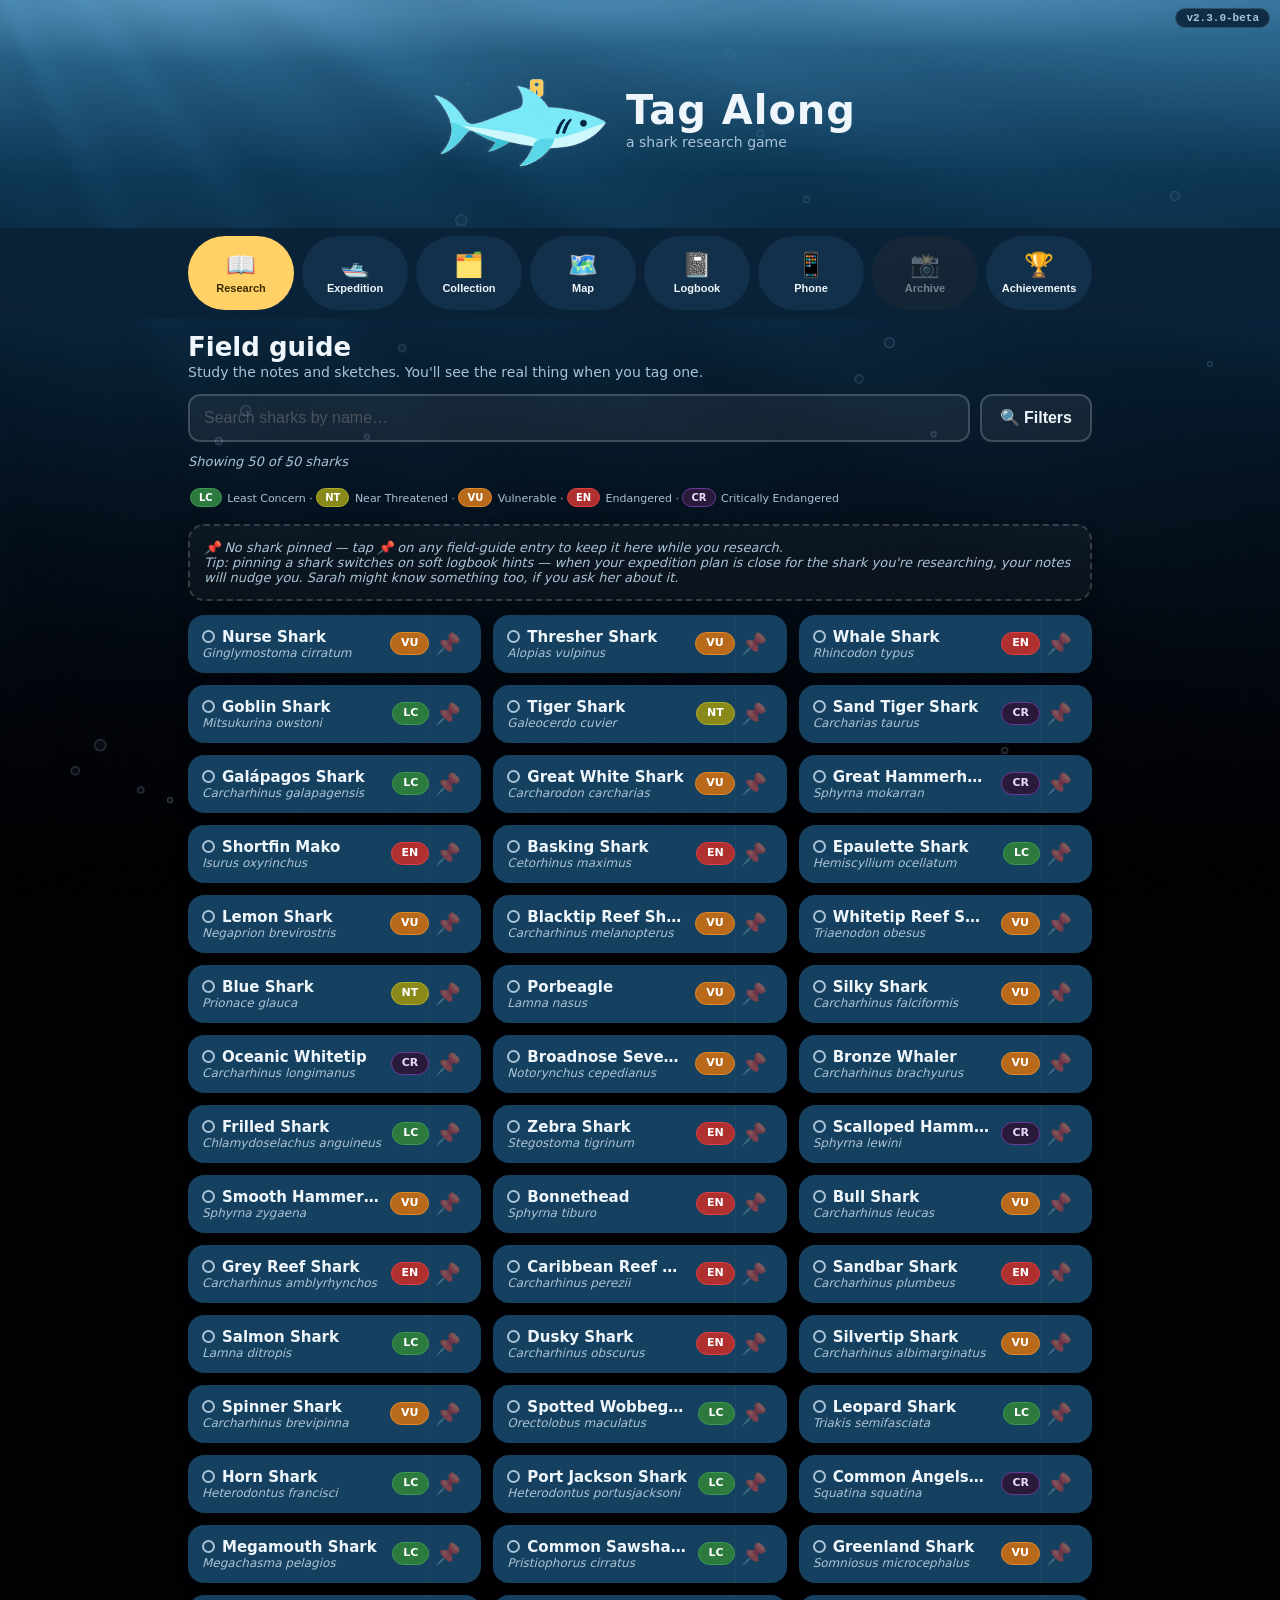
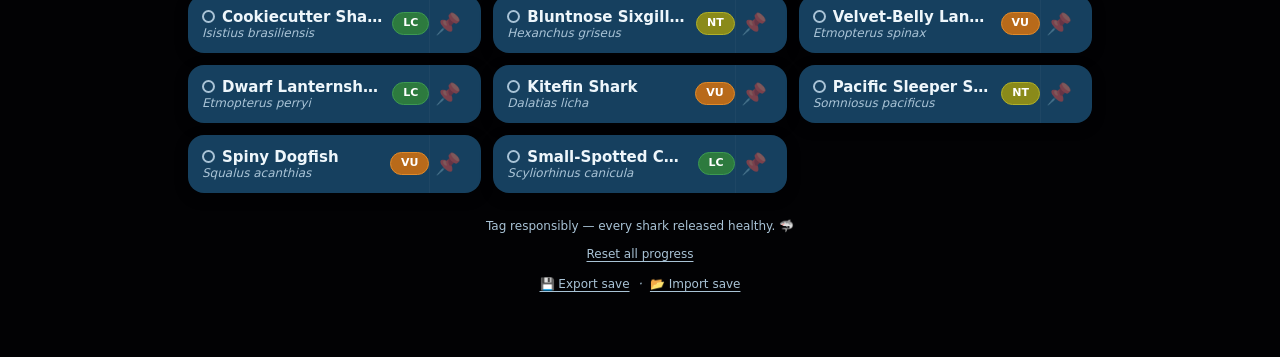
==== index.html @ 6db3d623 "v2.3.0-beta: Mira's orientation-aware underwater videos Replaces the generated sunrise-loop with Mir" ====
<!DOCTYPE html>
<html lang="en">
<head>
  <meta charset="UTF-8" />
  <meta name="viewport" content="width=device-width, initial-scale=1, viewport-fit=cover" />
  <meta name="theme-color" content="#17517e" />
  <title>Tag Along — a shark research game</title>
  <link rel="stylesheet" href="style.css" />
</head>
<body>
  <div class="ocean-decor" aria-hidden="true">
    <div class="surface-shimmer"></div>
    <video id="sun-video" class="sun-video" autoplay muted loop playsinline preload="auto" aria-hidden="true"></video>
    <img id="sun-still" class="sun-still" alt="" aria-hidden="true">
    <div class="bubbles"><span></span><span></span><span></span><span></span><span></span><span></span><span></span><span></span><span></span><span></span><span></span><span></span><span></span><span></span><span></span><span></span><span></span><span></span><span></span><span></span><span></span><span></span><span></span><span></span><span></span><span></span></div>
  </div>
  <div class="build-tag" id="buildTag" title="Build version"></div>
  <div class="app">
    <header class="topbar">
      <img src="assets/logo.png" alt="Tag Along logo" class="site-logo">
      <div class="topbar-text">
        <h1>Tag Along</h1>
        <p class="subtitle">a shark research game</p>
      </div>
    </header>

    <nav class="tabs" aria-label="Game sections">
      <button class="tab active" data-tab="research" type="button"><span class="tab-stack"><span class="tab-icon">📖</span><span class="tab-label">Research</span></span></button>
      <button class="tab" data-tab="expedition" type="button"><span class="tab-stack"><span class="tab-icon">🛥️</span><span class="tab-label">Expedition</span></span></button>
      <button class="tab" data-tab="collection" type="button"><span class="tab-stack"><span class="tab-icon">🗂️</span><span class="tab-label">Collection</span></span></button>
      <button class="tab" data-tab="map" type="button"><span class="tab-stack"><span class="tab-icon">🗺️</span><span class="tab-label">Map</span></span></button>
      <button class="tab" data-tab="logbook" type="button"><span class="tab-stack"><span class="tab-icon">📓</span><span class="tab-label">Logbook</span></span></button>
      <button class="tab" data-tab="phone" type="button"><span class="tab-stack"><span class="tab-icon">📱<span id="msgBadge" class="phone-badge hidden">0</span></span><span class="tab-label">Phone</span></span></button>
      <button class="tab tab-locked" data-tab="archive" type="button" disabled aria-disabled="true"><span class="tab-stack"><span class="tab-icon">📸</span><span class="tab-label">Archive<span class="tab-badge hidden" aria-label="new photo">●</span></span></span></button>
      <button class="tab" data-tab="achievements" type="button"><span class="tab-stack"><span class="tab-icon">🏆</span><span class="tab-label">Achievements</span></span></button>
    </nav>

    <main>
      <!-- RESEARCH — a true field guide -->
      <section id="tab-research" class="panel active">
        <div class="section-head">
          <h2>Field guide</h2>
          <p>Study the notes and sketches. You'll see the real thing when you tag one.</p>
        </div>
        <!-- v0.19.0: field-guide database — search + stacked filters -->
        <div class="guide-tools">
          <input id="guideSearch" type="search" class="guide-search"
            placeholder="Search sharks by name…" aria-label="Search sharks by name" autocomplete="off">
          <button id="filterToggle" class="filter-toggle" type="button" aria-expanded="false" aria-controls="filterPanel">
            🔍 Filters <span id="filterCount" class="count-badge hidden">0</span>
          </button>
        </div>
        <div id="activeChips" class="active-chips"></div>
        <div class="guide-meta">
          <span id="guideCount" class="latin"></span>
          <button id="guideClear" class="hidden" type="button">Clear all</button>
        </div>
        <!-- v1.5.17-beta: IUCN badge key -->
        <p class="iucn-legend" aria-label="IUCN Red List badge key"><span class="status-pill iucn-LC">LC</span> Least Concern &middot; <span class="status-pill iucn-NT">NT</span> Near Threatened &middot; <span class="status-pill iucn-VU">VU</span> Vulnerable &middot; <span class="status-pill iucn-EN">EN</span> Endangered &middot; <span class="status-pill iucn-CR">CR</span> Critically Endangered</p>
        <div id="filterPanel" class="filter-panel hidden">
          <div class="sheet-head">
            <h2>Filters</h2>
            <button id="sheetClose" class="sheet-close" type="button" aria-label="Close filters">Done</button>
          </div>
          <div class="filter-group" data-group="tagged">
            <h3>Status</h3>
            <div class="chip-row" id="filterTagged"></div>
          </div>
          <div class="filter-group" data-group="region">
            <h3>Location</h3>
            <div class="chip-row" id="filterRegion"></div>
          </div>
          <div class="filter-group" data-group="depth">
            <h3>Depth</h3>
            <div class="chip-row" id="filterDepth"></div>
          </div>
          <div class="filter-group" data-group="method">
            <h3>Method</h3>
            <div class="chip-row" id="filterMethod"></div>
          </div>
          <div class="filter-group" data-group="bait">
            <h3>Bait / diet</h3>
            <div class="chip-row" id="filterBait"></div>
          </div>
        </div>
        <div id="pinnedSlot"></div>
        <div id="researchList" class="guide-list"></div>
      </section>

      <!-- EXPEDITION -->
      <section id="tab-expedition" class="panel">
        <div class="section-head">
          <h2>Plan an expedition</h2>
          <p>Choose the water — region, depth, bait, and method. Your research is your targeting: the right combination brings the right sharks. No target species; the sea decides who shows up.</p>
        </div>
        <div id="expeditionPin" class="expedition-pin hidden"></div>
        <!-- v0.22.0: pin-gated soft hint -->
        <div id="pinHint" class="pin-hint hidden" aria-live="polite"></div>

        <div id="planner" class="planner-card">
          <label class="field">
            <span>Region</span>
            <select id="regionSelect"></select>
            <div class="pick-visual" id="regionVisual" aria-hidden="true"></div>
          </label>
          <label class="field">
            <span>Depth</span>
            <select id="depthSelect"></select>
            <div class="pick-visual" id="depthVisual" aria-hidden="true"></div>
          </label>
          <label class="field">
            <span>Bait</span>
            <select id="baitSelect"></select>
            <div class="pick-visual" id="baitVisual" aria-hidden="true"></div>
          </label>
          <label class="field">
            <span>Method</span>
            <select id="methodSelect"></select>
            <div class="pick-visual" id="methodVisual" aria-hidden="true"></div>
          </label>
          <label class="field hidden" id="methodOptField">
            <span id="methodOptLabel">Attractant</span>
            <select id="methodOptSelect"></select>
            <div class="pick-visual" id="methodOptVisual" aria-hidden="true"></div>
          </label>
          <button id="launchBtn" class="primary-button" type="button">🚀 Launch expedition</button>
          <label class="pace-toggle">
            <input type="checkbox" id="quickPace">
            <span>⚡ Quick pace <span class="latin">— shorter beats between log lines</span></span>
          </label>
        </div>

        <div id="diveView" class="dive-view" aria-live="polite">
          <div id="diveScene" class="dive-scene porthole">
            <div class="scenery" id="diveScenery"></div>
            <div class="rays"></div>
            <div class="porthole-waves" aria-hidden="true">
              <div class="pw-layer pw-far"><div class="pw-orbit"><span class="pw-tile"></span><span class="pw-tile"></span><span class="pw-tile"></span><span class="pw-tile"></span><span class="pw-tile"></span><span class="pw-tile"></span></div></div>
              <div class="pw-layer pw-mid"><div class="pw-orbit"><span class="pw-tile"></span><span class="pw-tile"></span><span class="pw-tile"></span><span class="pw-tile"></span><span class="pw-tile"></span><span class="pw-tile"></span></div></div>
              <div class="pw-layer pw-near"><div class="pw-orbit"><span class="pw-tile"></span><span class="pw-tile"></span><span class="pw-tile"></span><span class="pw-tile"></span><span class="pw-tile"></span><span class="pw-tile"></span></div></div>
            </div>
            <div class="porthole-spray splash-a" aria-hidden="true"></div>
            <div class="porthole-spray splash-b" aria-hidden="true"></div>
            <div id="diveShark" class="dive-shark hidden"></div>
          </div>
          <div id="diveLog" class="dive-log"></div>
          <div id="diveActions" class="dive-actions hidden"></div>
        </div>
      </section>

      <!-- COLLECTION -->
      <section id="tab-collection" class="panel">
        <div class="section-head">
          <h2>Official collection book</h2>
          <p id="collectionCountHead" class="collection-count"><strong>0</strong> of <strong>50</strong> species tagged</p>
          <p>Tap a shark to open its full card — there's more in the book than in the field notes.</p>
        </div>
        <div id="trophyShelf"></div>
        <div id="collectionList" class="collection-grid"></div>
        <div class="section-head" style="margin-top:18px">
          <h2>👁️ Field sightings</h2>
          <p>Sharks you watched but didn't tag — spotted, not caught. Pure field notes.</p>
        </div>
        <div id="sightingsList" class="sightings-list"></div>
      </section>

      <!-- MAP — the whole tagged fleet on one globe -->
      <section id="tab-map" class="panel">
        <div class="section-head">
          <h2>Tracking map</h2>
          <p>Every shark you've tagged, out there somewhere. Tap a marker to see who's who — turn on “Track this shark” on a shark's card to draw its full route.</p>
        </div>
        <div class="map-toolbar">
          <button id="mapZoomOut" type="button" aria-label="Zoom out">−</button>
          <button id="mapZoomIn" type="button" aria-label="Zoom in">+</button>
          <button id="mapZoomReset" type="button" aria-label="Reset view">⟲</button>
          <button id="mapCurrentsToggle" type="button" aria-pressed="true">🌊 Currents</button>
        </div>
        <div id="worldMapWrap" class="map-wrap"></div>
        <div id="mapPopup" class="map-popup hidden"></div>
        <div id="mapLegend" class="map-legend"></div>
        <p class="map-credit">Map imagery: NASA Blue Marble Next Generation (CC BY-SA 3.0)</p>
        <p class="map-honesty">Illustrative map — positions are approximate and tracks are simplified from the tagging data, not live satellite fixes. The science behind each track lives on the shark's collection card.</p>
      </section>

      <!-- LOGBOOK -->
      <section id="tab-logbook" class="panel">
        <div class="section-head">
          <h2>Expedition logbook</h2>
          <p>A scientist's notebook — every trip, plan and outcome. Compare your attempts; the pattern is the answer.</p>
        </div>
        <!-- v0.22.0: logbook filters -->
        <div class="logbook-filters" id="logbookFilters">
          <label class="filter-label">Outcome
            <select id="logFilterOutcome" class="filter-select">
              <option value="all">All trips</option>
              <option value="tagged">Successful tags</option>
              <option value="resighted">Re-sightings</option>
              <option value="watched">Watched</option>
              <option value="followed">Followed</option>
              <option value="missed">No sharks</option>
            </select>
          </label>
          <label class="filter-label">Region
            <select id="logFilterRegion" class="filter-select">
              <option value="all">All regions</option>
            </select>
          </label>
          <label class="filter-label">Species
            <select id="logFilterSpecies" class="filter-select">
              <option value="all">All species</option>
            </select>
          </label>
          <label class="filter-label">Date
            <select id="logFilterDate" class="filter-select">
              <option value="all">All time</option>
              <option value="7d">Last 7 days</option>
              <option value="30d">Last 30 days</option>
              <option value="1y">Last year</option>
            </select>
          </label>
          <button type="button" id="logFilterClear" class="secondary-button hidden">Clear</button>
        </div>
        <div id="logbookList" class="logbook-list"></div>
      </section>

      <!-- PHONE -->
      <section id="tab-phone" class="panel">
        <div class="phone-screen">
          <div class="phone-statusbar"><span id="phoneTime">--:--</span><span>📶 🔋</span></div>
          <div class="phone-contact">
            <div class="contact-avatar">🦈</div>
            <div class="contact-meta">
              <div class="contact-name">Sarah</div>
              <div class="contact-sub">cousin · resident shark expert</div>
            </div>
          </div>
          <div id="messagesList" class="phone-convo"></div>
          <div id="sarahAsk" class="sarah-ask hidden">
            <p>💡 <strong>Ask Sarah:</strong> she might know something about the shark you're researching.</p>
            <button id="sarahAskBtn" class="secondary-button" type="button"></button>
          </div>
          <div class="phone-composer" aria-hidden="true">
            <span class="composer-field">Message Sarah…</span>
            <span class="composer-send">➤</span>
          </div>
        </div>
      </section>

      <!-- WILD ARCHIVE — real-world media, unlocked by completing the roster -->
      <section id="tab-archive" class="panel">
        <div class="section-head">
          <h2>Wild Archive</h2>
          <p>You know these sharks now. Here they really are — real photographs and footage of the animals you tagged and released, hand-picked for this archive. A few entries also include credited historical or scientific illustrations.</p>
        </div>
        <!-- v1.6.3-beta: Archive search + sort -->
        <div class="guide-tools">
          <input id="archiveSearch" type="search" class="guide-search"
            placeholder="Search your tagged sharks…" aria-label="Search your tagged sharks" autocomplete="off">
        </div>
        <div class="chip-row" role="group" aria-label="Sort archive">
          <button type="button" class="chip" data-asort="name" aria-pressed="true">Name A–Z</button>
          <button type="button" class="chip" data-asort="newest" aria-pressed="false">Newest first</button>
          <button type="button" class="chip" data-asort="oldest" aria-pressed="false">Oldest first</button>
          <button type="button" class="chip" data-asort="iucn" aria-pressed="false">IUCN status</button>
        </div>
        <div id="archiveList" class="guide-list"></div>
      </section>
      <section id="tab-achievements" class="panel">
        <div class="section-head" id="achieveHead">
          <h2>Achievements</h2>
          <p>0 of 0 unlocked</p>
        </div>
        <div id="achieveTrophyShelf"></div>
        <div id="achieveList" class="guide-list"></div>
      </section>
    </main>

    <footer class="foot">
      <p>Tag responsibly — every shark released healthy. 🦈</p>
      <p><button id="resetBtn" class="link-button" type="button">Reset all progress</button></p>
      <p class="latin">
        <button id="exportBtn" class="link-button" type="button">💾 Export save</button> ·
        <button id="importBtn" class="link-button" type="button">📂 Import save</button>
        <input id="importFile" type="file" accept=".json,application/json" class="hidden" />
      </p>
    </footer>
  </div>

  <!-- Reset confirmation -->
  <div id="resetOverlay" class="overlay hidden">
    <div class="phone">
      <div class="phone-head">⚠️ Reset all progress?</div>
      <div class="cert-body">
        <p>This erases <strong>everything</strong>: tagged sharks, sightings, the logbook, messages, tracks, and the win state. A clean slate — no bonuses, no prestige, just a restart.</p>
        <p class="latin">This cannot be undone.</p>
      </div>
      <button id="resetConfirm" class="primary-button" type="button" style="background:#c0392b;color:#fff">Yes, erase everything</button>
      <button id="resetCancel" class="secondary-button" type="button">Cancel</button>
    </div>
  </div>

  <!-- Tagging modal -->
  <div id="tagOverlay" class="overlay hidden">
    <div class="phone">
      <div id="tagForm">
        <div class="phone-head">🏷️ tag your shark</div>
        <div id="tagSharkArt" class="tag-art"></div>
        <div id="tagInfo" class="tag-info"></div>
        <label class="field">
          <span>Nickname <em class="opt">(optional — the research ID below stays either way)</em></span>
          <input id="sharkName" type="text" maxlength="24" placeholder="Name your shark…" />
        </label>
        <button id="tagConfirm" class="primary-button" type="button">Add to collection book</button>
      </div>
      <div id="healthView" class="hidden">
        <div class="phone-head">✅ Tag secure</div>
        <div id="healthArt" class="tag-art"></div>
        <div id="healthInfo" class="tag-info"></div>
        <button id="releaseBtn" class="primary-button" type="button">🌊 Release & keep diving</button>
        <!-- v1.5.8-beta: "return to ship" moved to third — ending the expedition is the last choice. -->
        <button id="tagAlongBtn" class="tagalong-choice" type="button">🦈 Release &amp; tag along with <span id="tagAlongName">this shark</span> →<br><span class="tagalong-sub">ends this expedition — you won't find more sharks today</span></button>
        <button id="releaseShipBtn" class="secondary-button" type="button">⛵ Release & return to ship</button>
      </div>
    </div>
  </div>

  <!-- Collection detail modal -->
  <div id="detailOverlay" class="overlay hidden">
    <div class="phone detail-modal">
      <!-- v1.7.23-beta: top-right ✕ — the bottom Close button sits below the
           fold on mobile (long detail content), leaving no visible exit. -->
      <button id="detailCloseTop" class="modal-close" type="button" aria-label="Close details">✕</button>
      <div id="detailContent"></div>
      <button id="detailClose" class="secondary-button" type="button">Close</button>
    </div>
  </div>

  <!-- Tracking modal -->
  <div id="trackOverlay" class="overlay hidden">
    <div class="phone">
      <button id="trackCloseTop" class="modal-close" type="button" aria-label="Close tracking">✕</button>
      <div id="trackContent"></div>
      <button id="trackClose" class="secondary-button" type="button">Close</button>
    </div>
  </div>

  <!-- v0.22.0: What's New screen -->
  <div id="whatsNewOverlay" class="overlay hidden">
    <div class="phone">
      <button id="whatsNewCloseTop" class="modal-close" type="button" aria-label="Close what's new">✕</button>
      <div id="whatsNewContent"></div>
      <button id="whatsNewClose" class="primary-button" type="button">Let's go diving 🤿</button>
    </div>
  </div>

  <!-- Win state overlay: content is staged by winStep() in script.js -->
  <div id="winOverlay" class="overlay hidden"></div>
  <div id="achieveOverlay" class="overlay hidden"></div>
  <!-- v1.4.0-beta Mira review: tag-along fact overlay — shows the unlocked
       insight on the Map with learned X/3 progression, so the reward is
       readable even at quick pace. -->
  <div id="tagAlongOverlay" class="overlay hidden">
    <div class="phone">
      <div id="tagAlongFactContent"></div>
      <button id="tagAlongFactClose" class="primary-button" type="button">Continue following 🧭</button>
    </div>
  </div>

  <script src="map-data.js"></script>
  <script src="art-data.js"></script>
  <script src="sarah-data.js"></script>
  <script src="bigday-data.js"></script>
  <script src="sharks-data.js"></script>
  <script src="archive-data.js"></script>
  <script src="archive-ui.js"></script>
  <script src="achievements-data.js"></script>
  <script src="game-data.js"></script>
  <script src="assets/art-loader.js"></script>
  <script src="script.js"></script>
  <!-- Avery + Mira + Roman — the ones who built this little ocean. 🦈 -->
</body>
</html>
---- style.css ----
:root {
  --bg-deep: #0b2237;
  --bg-panel: #123049;
  --bg-card: #16405f;
  --bg-soft: #0e2a42;
  --ink: #eef6fb;
  --ink-dim: #a9c3d6;
  --accent: #ffd166;
  --accent-ink: #3a2b00;
  --teal: #4fd1c5;
  --coral: #ff8fa3;
  --radius: 16px;
}

* { box-sizing: border-box; }

/* Dark fallback for overscroll areas; also keeps body's transparent
   background off the canvas so the fixed gradient layer paints cleanly. */
html { background: #000; } /* v1.5.28-beta: pure black — no blue in overscroll */

body {
  margin: 0;
  /* v1.5.8-beta: kill double-tap zoom on touch devices; pinch zoom still works. */
  touch-action: manipulation;
  font-family: "Trebuchet MS", "Segoe UI", system-ui, sans-serif;
  /* v2.3.0-beta: solid abyssal base (#020204) matching the video's bottom edge.
     The underwater videos (landscape/portrait) carry the full gradient. */
  background: #020204;
  color: var(--ink);
  min-height: 100vh;
  min-height: 100dvh; /* v1.5.27-beta: dynamic viewport height tracks iPad Safari's collapsing toolbar */
  position: relative;
}

.app { max-width: 640px; margin: 0 auto; padding: 12px 14px 40px; position: relative; z-index: 1; }
/* v0.19.1: underwater ambience — sits behind the app, never interactive.
   Document-positioned (not viewport-fixed): the surface and light
   belong to actual depths, so scrolling feels like descending. */
.ocean-decor { position: absolute; inset: 0; z-index: 0; pointer-events: none; overflow: hidden; }
/* The surface, just below the title card. */
.surface-shimmer {
  position: absolute; top: 0; left: -4%; right: -4%; height: 210px; /* v1.4.8: oversized so the ±2% drift never exposes an edge (was showing dark bars) */
  background:
    radial-gradient(60% 90px at 20% 0%, rgba(170,220,255,0.28), transparent 70%),
    radial-gradient(50% 70px at 70% 0%, rgba(170,220,255,0.20), transparent 70%),
    linear-gradient(180deg, rgba(160,210,250,0.22) 0%, transparent 85%);
  animation: shimmer-drift 14s ease-in-out infinite alternate;
}
@keyframes shimmer-drift {
  from { transform: translateX(-2%); opacity: 0.85; }
  to { transform: translateX(2%); opacity: 1; }
}
/* v2.3.0-beta: the underwater background is a pair of looping videos by Mira —
   underwater-landscape.mp4 (16:9) and underwater-portrait.mp4 (9:16, separately
   composed). JS picks the right one for the viewport orientation. Upper-left
   illumination, gentle drift, surface shimmer — the natural sunlight look.
   Video decoding uses dedicated hardware; the old 8-span CSS caustics system
   (v2.1.0-v2.1.5) broke iPad Safari and is long gone. */
.sun-video {
  position: fixed; inset: 0; width: 100%; height: 100%;
  object-fit: cover; z-index: -1; pointer-events: none;
}
/* v2.3.0-beta: static fallback — the matching poster frame. Shown while the
   video loads, if autoplay fails, and for reduced-motion users (sunlight
   without movement). JS swaps the src for orientation. */
.sun-still {
  display: none;
  position: fixed; inset: 0; width: 100%; height: 100%;
  object-fit: cover; z-index: -1; pointer-events: none;
}

/* Slow rising bubbles — viewport-fixed for a little continuous life while scrolling.
   v1.7.25-beta: bubbles are driven by a tiny time-based JS loop in
   script.js (initBubbles), NOT by CSS keyframe animations. Still 8 columns, 2-5 bubbles each. The v1.7.22 CSS
   port and the v1.7.23 explicit-transform + will-change fix both still left
   bubbles frozen at the bottom on Avery's iPad (DuckDuckGo / WKWebView):
   the full-riser columns launch from below the viewport, and iOS WKWebView
   does not reliably tick compositor animations for layers created fully
   offscreen (desktop WebKit and Chromium run the same CSS fine — this is
   iOS-specific; the caustics rays, which launch onscreen, were never
   affected). A time-based loop recomputes every bubble's position from
   the rAF timestamp each frame, so a bubble can pause while the main thread
   is busy but can never get permanently stuck at a wrong position;
   backgrounding/foregrounding resumes cleanly for the same reason.
   Per-bubble config lives here as custom properties (single source of
   truth); the loop reads them via getComputedStyle. --bubble-rise is the
   total travel (vh); --bubble-duration / --bubble-delay are in seconds
   (delay is negative: the bubble starts partway through its rise, so the
   screen is full of bubbles at load instead of launching one wave).
   Motion is pixel-identical to the old keyframes: linear rise plus the
   same 0→2→20→24px drift and 0→0.85→0.45→0 opacity envelope — see
   bubbleFrameAt() in script.js. */
.bubbles { position: fixed; inset: 0; pointer-events: none; }
.bubbles span {
  position: absolute; border-radius: 50%;
  border: 1.5px solid rgba(180,220,250,0.35); background: rgba(180,220,250,0.06);
  opacity: 0;
}
/* column A — full riser, 4 bubbles */
.bubbles span:nth-child(1)  { left: 7%;    bottom: -20px; --bubble-rise: -105vh; width: 12px; height: 12px; --bubble-delay: -1s;  --bubble-duration: 18s; }
.bubbles span:nth-child(2)  { left: 10.5%; bottom: -20px; --bubble-rise: -105vh; width: 7px;  height: 7px;  --bubble-delay: -1s;  --bubble-duration: 24s; }
.bubbles span:nth-child(3)  { left: 5.2%;  bottom: -20px; --bubble-rise: -105vh; width: 9px;  height: 9px;  --bubble-delay: -1s;  --bubble-duration: 21s; }
.bubbles span:nth-child(4)  { left: 12.8%; bottom: -20px; --bubble-rise: -105vh; width: 6px;  height: 6px;  --bubble-delay: -1s;  --bubble-duration: 26s; }
/* column B — mid hop, 3 bubbles */
.bubbles span:nth-child(5)  { left: 18%;   bottom: 30%; --bubble-rise: -55vh; width: 11px; height: 11px; --bubble-delay: -6s;  --bubble-duration: 19s; }
.bubbles span:nth-child(6)  { left: 21.7%; bottom: 30%; --bubble-rise: -55vh; width: 6px;  height: 6px;  --bubble-delay: -6s;  --bubble-duration: 25s; }
.bubbles span:nth-child(7)  { left: 16.1%; bottom: 30%; --bubble-rise: -55vh; width: 8px;  height: 8px;  --bubble-delay: -6s;  --bubble-duration: 22s; }
/* column C — full riser, 4 bubbles */
.bubbles span:nth-child(8)  { left: 30%;   bottom: -20px; --bubble-rise: -105vh; width: 8px;  height: 8px;  --bubble-delay: -11s; --bubble-duration: 22s; }
.bubbles span:nth-child(9)  { left: 34.2%; bottom: -20px; --bubble-rise: -105vh; width: 12px; height: 12px; --bubble-delay: -11s; --bubble-duration: 18s; }
.bubbles span:nth-child(10) { left: 27.5%; bottom: -20px; --bubble-rise: -105vh; width: 6px;  height: 6px;  --bubble-delay: -11s; --bubble-duration: 26s; }
.bubbles span:nth-child(11) { left: 32.8%; bottom: -20px; --bubble-rise: -105vh; width: 10px; height: 10px; --bubble-delay: -11s; --bubble-duration: 20s; }
/* column D — short hop, 2 bubbles */
.bubbles span:nth-child(12) { left: 43%;   bottom: 55%; --bubble-rise: -38vh; width: 9px; height: 9px; --bubble-delay: -4s;  --bubble-duration: 21s; }
.bubbles span:nth-child(13) { left: 46.3%; bottom: 55%; --bubble-rise: -38vh; width: 7px; height: 7px; --bubble-delay: -4s;  --bubble-duration: 24s; }
/* column E — full riser, 5 bubbles */
.bubbles span:nth-child(14) { left: 55%;   bottom: -20px; --bubble-rise: -105vh; width: 10px; height: 10px; --bubble-delay: -16s; --bubble-duration: 20s; }
.bubbles span:nth-child(15) { left: 59.1%; bottom: -20px; --bubble-rise: -105vh; width: 12px; height: 12px; --bubble-delay: -16s; --bubble-duration: 18s; }
.bubbles span:nth-child(16) { left: 52.4%; bottom: -20px; --bubble-rise: -105vh; width: 6px;  height: 6px;  --bubble-delay: -16s; --bubble-duration: 26s; }
.bubbles span:nth-child(17) { left: 57.6%; bottom: -20px; --bubble-rise: -105vh; width: 8px;  height: 8px;  --bubble-delay: -16s; --bubble-duration: 22s; }
.bubbles span:nth-child(18) { left: 61.3%; bottom: -20px; --bubble-rise: -105vh; width: 7px;  height: 7px;  --bubble-delay: -16s; --bubble-duration: 24s; }
/* column F — mid riser, 3 bubbles */
.bubbles span:nth-child(19) { left: 68%;   bottom: 20%; --bubble-rise: -70vh; width: 11px; height: 11px; --bubble-delay: -9s;  --bubble-duration: 19s; }
.bubbles span:nth-child(20) { left: 71.9%; bottom: 20%; --bubble-rise: -70vh; width: 6px;  height: 6px;  --bubble-delay: -9s;  --bubble-duration: 25s; }
.bubbles span:nth-child(21) { left: 65.8%; bottom: 20%; --bubble-rise: -70vh; width: 9px;  height: 9px;  --bubble-delay: -9s;  --bubble-duration: 21s; }
/* column G — full riser, 3 bubbles */
.bubbles span:nth-child(22) { left: 80%;   bottom: -20px; --bubble-rise: -105vh; width: 8px;  height: 8px;  --bubble-delay: -2s;  --bubble-duration: 22s; }
.bubbles span:nth-child(23) { left: 83.6%; bottom: -20px; --bubble-rise: -105vh; width: 12px; height: 12px; --bubble-delay: -2s;  --bubble-duration: 18s; }
.bubbles span:nth-child(24) { left: 77.9%; bottom: -20px; --bubble-rise: -105vh; width: 7px;  height: 7px;  --bubble-delay: -2s;  --bubble-duration: 24s; }
/* column H — full riser, 2 bubbles.
   v1.8.1-beta: was a short hop (bottom: 45%, rise -45vh) — far-right
   bubbles appeared halfway up, leaving a bubble-less bottom-right corner.
   Now a full riser like columns A/C/E/G. */
.bubbles span:nth-child(25) { left: 90%;   bottom: -20px; --bubble-rise: -105vh; width: 10px; height: 10px; --bubble-delay: -13s; --bubble-duration: 20s; }
.bubbles span:nth-child(26) { left: 93.2%; bottom: -20px; --bubble-rise: -105vh; width: 6px;  height: 6px;  --bubble-delay: -13s; --bubble-duration: 26s; }
/* Calm waters for those who need them. */
@media (prefers-reduced-motion: reduce) {
  .surface-shimmer, .bubbles span { animation: none; }
  /* v2.2.0-beta: reduced-motion users get the still sunbeams (no movement),
     not a sunless gradient. The video hides; the still image shows. */
  .sun-video { display: none; }
  .sun-still { display: block; }
  .bubbles { display: none; }
}
/* v0.10.4: safety net — no flex row may ever widen the page again.
   `clip` (not `hidden`) keeps position:sticky working on the tab bar. */
body { overflow-x: clip; }

/* Build number — top corner, always visible, bump every release. */
.build-tag {
  position: fixed; top: 8px; right: 10px; z-index: 40;
  font-family: ui-monospace, "SF Mono", Menlo, Consolas, monospace;
  font-size: 11px; font-weight: 700; color: var(--ink-dim);
  background: rgba(11, 34, 55, 0.85); border: 1px solid #2c5364;
  border-radius: 999px; padding: 3px 10px; pointer-events: none;
}

/* v1.5.1: tighter header — less vertical room around the logo/title/tab bar */
/* v1.6.1-beta: bigger logo, tighter margins still */
.topbar { text-align: center; padding: 8px 8px 2px; }
.site-logo { display: block; height: 76px; width: auto; margin: 0 auto 3px; border-radius: 8px; }
/* v1.4.0: desktop-only side-by-side title lockup — logo beside (not above)
   the title, bigger logo, less vertical room. Phone/tablet keep the stack. */
@media (min-width: 1024px) {
  .topbar { display: flex; align-items: center; justify-content: center; gap: 12px; text-align: left; padding: 6px 8px 2px; }
  /* v1.4.15-beta: logo 150% bigger — it's a logo, give it presence */
  /* v1.6.1-beta: bigger still */
  .site-logo { height: 190px; margin: 0; flex: none; }
  .topbar-text { min-width: 0; }
  .topbar h1 { margin: 0 0 2px; }
}
.eyebrow {
  margin: 0; font-size: 11px; letter-spacing: 3px; color: var(--ink-dim);
}
.topbar h1 { margin: 2px 0 1px; font-size: 34px; letter-spacing: 1px; }
.subtitle { margin: 0; color: var(--ink-dim); font-size: 14px; }

/* v1.4.0: full-bleed tab band — the dark band spans the viewport edge to edge
   while the buttons stay aligned to the content column (the inner padding
   restores the exact content inset). Fixed grid tracks keep every tab the
   same width even on sparse rows (Archive locked: 7 tabs); the locked tab
   stays display:none, never a fake placeholder. */
/* v1.4.2: tab buttons centered in the middle of the full-width dark
   band (not left-aligned). Fixed max-width columns, centered as a group. */
/* v1.5.7: flex (not grid) at ALL breakpoints — grid's justify-content
   left the tab group off-center on iPad Safari; flex-wrap + center
   centers every row reliably. No transforms. */
/* v1.5.16: grid is now the BASE tab layout. iPad Safari kept ignoring
   flex-wrap: nowrap AND the tablet media queries didn't reliably match, so
   tabs wrapped anyway. display:grid + repeat(8, 1fr) on the base rule
   applies everywhere by default and structurally cannot wrap. Only phones
   (<560px) override with repeat(4, 1fr) for the 4+4 layout.
   No transforms, no compositing. */
.tabs {
  display: grid; grid-template-columns: repeat(8, 1fr); gap: 8px;
  margin: 14px calc(50% - 50vw);
  position: sticky; top: 0; z-index: 5;
  background: rgba(11, 34, 55, 0.92); padding: 8px calc(50vw - 50%);
  backdrop-filter: blur(4px);
  align-items: stretch;
}
/* v1.4.0: equal-height tabs — every .tab is a 3-row stack
   (count/icon/label); tabs without a count use an invisible spacer with
   identical dimensions, so all buttons are naturally the same height. */
.tab {
  flex: 0 1 108px;
  border: 2px solid transparent; border-radius: 999px;
  background: var(--bg-panel); color: var(--ink);
  padding: 10px 4px; font-size: 14px; font-weight: 700; cursor: pointer;
  display: flex; align-items: center; justify-content: center; text-align: center;
  min-width: 0; box-sizing: border-box;
}
.tab.active { background: var(--accent); color: var(--accent-ink); }
/* v1.5.11: locked Archive tab — visible but greyed out and unclickable.
   Keeps the tab count stable at 8 so the bar never re-wraps. */
.tab[disabled], .tab.tab-locked {
  opacity: 0.45; cursor: not-allowed; filter: grayscale(0.6);
}
.count-badge {
  background: var(--bg-deep); color: var(--ink); border-radius: 999px;
  padding: 1px 8px; font-size: 12px; margin-left: 2px;
}
.tab.active .count-badge { background: rgba(0,0,0,0.15); color: var(--accent-ink); }
/* v1.4.0: Phone notification badge — a small familiar red circular
   app-notification badge at the top-right of the Phone icon. The unread
   count is real text (never red-alone); updateMsgBadge() also sets an
   aria-label on the tab with the conversation count. Static: no animation. */
.tab-icon { position: relative; display: inline-block; }
/* v1.4.2: bigger tab emojis on desktop — icons only, labels unchanged */
@media (min-width: 1024px) {
  .tab-icon { font-size: 24px; }
}
/* v1.7.7-beta: badge number vertically centered via flexbox — the old
   line-height centering left the digit sitting low in the bubble. */
.phone-badge {
  position: absolute; top: -8px; right: -12px;
  min-width: 20px; height: 20px; border-radius: 999px;
  background: #ff3b30; color: #fff;
  font-size: 11px; font-weight: 800; text-align: center;
  display: inline-flex; align-items: center; justify-content: center;
  padding: 0 5px; pointer-events: none;
  border: 2px solid var(--bg-panel); box-sizing: border-box;
}
.phone-badge.hidden { display: none; }
.tab.active .phone-badge { border-color: var(--accent); }
/* v0.24.0: Archive new-photo indicator — a dot plus aria-label, not color alone. */
.tab-badge { color: var(--accent); font-size: 12px; margin-left: 4px; vertical-align: super; }
.tab-badge.hidden { display: none; }
/* v1.4.0: stacked count tabs — count above, icon middle, label below
   (Collection, Achievements). Inline-flex centering on .tab keeps every
   other tab's label on one consistent vertical level. */
.tab-stack { display: inline-flex; flex-direction: column; align-items: center; justify-content: center; gap: 2px; line-height: 1.25; }
.tab-stack .count-badge { margin-left: 0; font-size: 11px; }
.tab-stack .tab-label { font-size: 11px; }
/* v1.4.0: invisible count-row spacer — same box dimensions as .count-badge
   inside .tab-stack, so every tab is 3 rows tall even without a count. */
/* v0.10.4: on phones the six tab pills' minimum width exceeds the viewport,
   so they used to overflow the page and leave a dead strip on the right.
   Two rows of three keeps every tab visible and tappable with no overflow.
   (Review fix: this block sits AFTER the general .tab rule — equal
   specificity, so source order decides.) */
@media (max-width: 559px) {
  /* v1.5.14: two rows of 4 via grid — repeat(4, 1fr) can't wrap unevenly. */
  .tabs { display: grid; grid-template-columns: repeat(4, 1fr); gap: 6px; }
  .tab { font-size: 12px; padding: 10px 2px; min-width: 0; }
  /* v1.4.0: Avery — count tabs keep the column stack on phones too:
     count on top, icon on its own row, label below (Collection, Achievements). */
  .dive-scene { top: 160px; }
}
/* v1.5.16: grid(8) now inherited from the base .tabs rule — these queries
   only tune gap, type size, and label truncation. */
@media (min-width: 560px) and (max-width: 699px) {
  .tabs { gap: 4px; }
  .tab { min-width: 0; font-size: 9px; padding: 8px 1px; }
  .tab-icon { font-size: 14px; }
  .tab-stack { min-width: 0; max-width: 100%; }
  .tab-label { white-space: nowrap; overflow: hidden; text-overflow: ellipsis; max-width: 100%; }
}
@media (min-width: 700px) and (max-width: 1023px) {
  .tabs { gap: 6px; }
  .tab { min-width: 0; font-size: 10px; padding: 8px 2px; }
  .tab-icon { font-size: 16px; }
  .tab-stack { min-width: 0; max-width: 100%; }
  .tab-label { white-space: nowrap; overflow: hidden; text-overflow: ellipsis; max-width: 100%; }
}

.panel { display: none; }
.panel.active { display: block; animation: fadein 0.25s ease; }
@keyframes fadein { from { opacity: 0; transform: translateY(6px); } to { opacity: 1; } }

.section-head h2 { margin: 8px 0 2px; font-size: 22px; }
.section-head p { margin: 0 0 14px; color: var(--ink-dim); font-size: 14px; }

.card-list { display: grid; gap: 12px; }

.species-card, .planner-card, .book-card {
  background: var(--bg-card); border-radius: var(--radius);
  padding: 14px; box-shadow: 0 4px 14px rgba(0,0,0,0.25);
}
.species-card h3 { margin: 0; font-size: 18px; }
.latin { color: var(--ink-dim); font-style: italic; font-size: 13px; margin: 2px 0 8px; }
/* v1.6.0-beta: full scientific name in expanded Collection/Archive cards —
   larger and more prominent than the inline latin. */
.detail-scientific { font-size: 15px; margin: 4px 0 10px; }
/* v1.7.15-beta: achievement hints wrap fully. Two lines still truncated
   hints like "The collection book is officially…" into unreadability —
   now the hint takes as many lines as it needs, on mobile and iPad. */
.guide-row-head .latin.ach-hint {
  white-space: normal;
  display: block;
  overflow: visible;
  text-overflow: clip;
}
/* v1.7.19-beta: achievement cards stack — icon beside a vertical name/hint
   stack instead of name and hint side-by-side. Saves horizontal room. */
.guide-row-head.ach-stack { align-items: flex-start; }
.guide-row-head .ach-icon { flex: none; line-height: 1.25; }
.guide-row-head .ach-texts {
  display: flex; flex-direction: column; min-width: 0; flex: 1; gap: 3px;
}
/* v1.7.19-beta Mira review: achievement names wrap within the vertical stack
   instead of truncating — the stack has room, so no ellipsis needed here. */
.guide-row-head .ach-texts .guide-row-name { flex: none; white-space: normal; overflow: visible; text-overflow: clip; }
.guide-row-head .ach-texts .ach-hint { flex: none; }
/* v1.7.23-beta: achievement cards are identical height across ALL rows, not
   just within each row. The grid tracks themselves are equal:
   grid-auto-rows: minmax(140px, 1fr) keeps every implicit row at least 140px
   while wrapping stays automatic; align-items: stretch pulls every card to
   fill its track (overrides the align-items:start on .guide-list at the
   768px+ breakpoint from v1.7.22). The per-card min-height is a fallback so
   a single orphan card still holds the 140px floor. */
#achieveList { grid-auto-rows: minmax(140px, 1fr); align-items: stretch; }
#achieveList .guide-row { min-height: 140px; }
.status-pill {
  display: inline-block; font-size: 11px; font-weight: 700;
  background: #2c5364; border-radius: 999px; padding: 3px 10px; margin-bottom: 8px;
  color: #fff; border: 1px solid transparent;
  line-height: 1.35; /* v1.7.12-beta: explicit line-height stops iPad Safari clipping badge text */
}
/* v1.4.15-beta: IUCN threat-level color coding — green (safe) to black (critical) */
.status-pill.iucn-LC { background: #2d7a3e; border-color: #3d9a52; }  /* Least Concern — green */
.status-pill.iucn-NT { background: #8a8a1a; border-color: #b0b02a; }  /* Near Threatened — yellow */
.status-pill.iucn-VU { background: #b86a1a; border-color: #e08a2a; }  /* Vulnerable — orange */
.status-pill.iucn-EN { background: #b03030; border-color: #e04040; }  /* Endangered — red */
.status-pill.iucn-CR { background: #2a1a3a; border-color: #6a3a9a; color: #e8d8ff; }  /* Critically Endangered — dark purple */
.status-pill.iucn-DD { background: #4a4a4a; border-color: #6a6a6a; }  /* Data Deficient — grey */
/* v1.5.17-beta: compact IUCN badge key at the top of the field guide */
.iucn-legend { font-size: 11px; color: var(--ink-dim); margin: 8px 2px 14px; line-height: 2.1; }
.iucn-legend .status-pill { font-size: 10px; padding: 2px 8px; margin: 0 2px 0 0; vertical-align: 1px; line-height: 1.35; /* v1.7.12-beta: override inherited 2.1 line-height + more padding so text doesn't clip */ }
/* v1.4.2: full IUCN status line inside expanded field-guide entries */
.iucn-full { font-size: 13px; color: var(--ink-dim); margin: 6px 0; }
/* v1.4.2: prominent collection count at the top of the collection page */
.collection-count { font-size: 16px; margin: 2px 0 8px; }
.collection-count strong { font-size: 20px; }
.research-text { font-size: 14px; line-height: 1.55; color: #dcebf5; margin: 8px 0; }
.hook { font-size: 13px; color: var(--accent); margin: 6px 0 10px; }

.shark-art { text-align: center; margin: 4px 0 8px; }
/* v0.26.0: WebP illustrations in shark-art containers. */
.shark-art img { width: 100%; max-width: 320px; height: auto; display: block; margin: 0 auto; }
.grid-cell .shark-art img { max-width: 100%; }
.shark-art svg { width: 100%; max-width: 320px; height: auto; }

.field { display: block; margin: 10px 0; }
.field span { display: block; font-size: 13px; font-weight: 700; color: var(--ink-dim); margin-bottom: 5px; }
/* v0.9.1: live icon strip under each planner row — a small visual echo of
   the current pick. Pure decoration; the selects stay the source of truth. */
.pick-visual { font-size: 26px; line-height: 1.2; margin-top: 6px; min-height: 32px; }
.pick-visual .pick-dot {
  display: inline-block; width: 26px; height: 15px; border-radius: 50%;
  background: #5b7a99; transform: rotate(-14deg); vertical-align: middle;
}
select, input[type="text"] {
  width: 100%; padding: 11px 12px; font-size: 15px; border-radius: 12px;
  border: 2px solid #2c5364; background: var(--bg-soft); color: var(--ink);
  font-family: inherit;
}
select:focus, input:focus { outline: none; border-color: var(--accent); }
/* v0.13.0: locked regions read as locked, not broken. */
select option:disabled { color: #7a8a9e; }

.primary-button {
  width: 100%; margin-top: 12px; padding: 13px; font-size: 16px; font-weight: 800;
  border: none; border-radius: 14px; cursor: pointer;
  background: var(--accent); color: var(--accent-ink);
  font-family: inherit;
}
.primary-button:active { transform: scale(0.98); }
.primary-button:disabled { opacity: 0.5; cursor: default; }
/* v1.5.8-beta: "Release & keep diving" matches the tag-along yellow gradient. */
#releaseBtn {
  background: linear-gradient(180deg, #ffd166 0%, #f0b429 100%);
  border: 2px solid #b8860b; color: #3a2b00;
}
.secondary-button {
  width: 100%; margin-top: 8px; padding: 11px; font-size: 14px; font-weight: 700;
  border: 2px solid var(--ink-dim); border-radius: 14px; cursor: pointer;
  background: transparent; color: var(--ink); font-family: inherit;
}

/* Dive view */
.dive-view { margin-top: 14px; }
/* v1.4.2: calm idle message in the dive log when showing the porthole */
.dive-idle { color: var(--ink-dim); font-style: italic; text-align: center; padding: 12px 8px; }
.dive-scene {
  position: sticky; top: 196px; z-index: 4;
  height: 190px; border-radius: var(--radius); overflow: hidden;
  border: 2px solid #2c5364;
}
.dive-scene .rays {
  position: absolute; inset: 0; opacity: 0.35; z-index: 2;
  background: repeating-linear-gradient(115deg, transparent 0 26px, rgba(255,255,255,0.25) 26px 34px);
  animation: sway 7s ease-in-out infinite alternate;
}
.dive-scene .scenery {
  position: absolute; inset: 0; pointer-events: none; z-index: 0;
}
.dive-scene .scenery svg {
  position: absolute; bottom: 0; left: 0; width: 100%; height: 46%;
}
/* Marine snow in the deep. */
.dive-scene .scenery .snow {
  position: absolute; top: -4px; border-radius: 50%;
  background: rgba(255,255,255,0.55);
  animation: snowfall linear infinite;
}
@keyframes snowfall { from { transform: translateY(0); } to { transform: translateY(200px); } }
/* Background fish: small, dim, clearly behind the action. */
.dive-scene .ambient.bg-fish { opacity: 0.45; filter: blur(0.4px); z-index: 1; }
.dive-scene .dive-shark { z-index: 3; }
@keyframes sway { from { transform: translateX(-14px); } to { transform: translateX(14px); } }

/* v1.4.14: porthole — asset-led boat-window waves. Illustrated wave strips
   (far/mid/near, art by Mira) move as slow parallax layers; one big splash
   hits the glass occasionally. Transform/opacity only, respects
   prefers-reduced-motion.
   v1.4.18: (1) layers stacked tight — almost on top of each other, no gaps;
   (2) OVAL orbital motion — each layer traces a gentle ellipse like real
   water, replacing the one-direction drift; (3) splash is bigger (320px),
   more sudden, and slides down fast — the quickest thing in the scene. */
.dive-scene.porthole {
  /* v1.4.14: sky above the far wave — sun glow + soft CSS clouds, then the
     horizon melts into ocean. Placeholder until Mira art-directs the sky.
     v1.5.1: clouds more defined — harder edges, brighter cores, layered puffs. */
  background:
    radial-gradient(90px 90px at 76% 10%, rgba(255,253,235,0.95), rgba(255,250,220,0.4) 45%, transparent 70%),
    radial-gradient(70px 26px at 14% 8%, rgba(255,255,255,0.95), rgba(255,255,255,0.5) 55%, transparent 85%),
    radial-gradient(95px 30px at 22% 10%, rgba(255,255,255,0.9), rgba(255,255,255,0.4) 60%, transparent 88%),
    radial-gradient(60px 24px at 44% 3%, rgba(255,255,255,0.95), rgba(255,255,255,0.45) 55%, transparent 85%),
    radial-gradient(80px 28px at 52% 5%, rgba(255,255,255,0.85), rgba(255,255,255,0.35) 60%, transparent 88%),
    radial-gradient(85px 30px at 84% 17%, rgba(255,255,255,0.9), rgba(255,255,255,0.45) 55%, transparent 86%),
    radial-gradient(110px 34px at 92% 20%, rgba(255,255,255,0.8), rgba(255,255,255,0.3) 60%, transparent 88%),
    linear-gradient(180deg,
      #a8dcf5 0%, #c9ecfb 13%, #9fd8ec 23%,
      #5d9ec2 31%, #2a6f96 48%, #1a4f70 72%, #103a56 100%);
  overflow: hidden;
}
/* v1.4.10: hide the old underwater diagonal-stripe rays in porthole mode only */
.dive-scene.porthole .rays { display: none; }

/* wave layer container — full-bleed, clips the drifting tiles */
.dive-scene.porthole .porthole-waves {
  position: absolute; inset: 0; z-index: 1; pointer-events: none;
  overflow: hidden;
}
.dive-scene.porthole .pw-layer {
  position: absolute; left: 0; right: 0; overflow: hidden;
}
/* v1.4.18: OVAL orbital motion — each layer traces a gentle ellipse like
   real water, instead of scrolling constantly to one side. A single orbital
   animation per layer (on .pw-orbit) replaces the old drift+bob nesting.
   The 8-stop keyframes trace x=A*cos, y=B*sin for a smooth closed ellipse;
   different periods + phase offsets per layer so they never sync up.
   The strip is 6 tiles wide (way wider than the porthole), so the ±50px
   orbital swing never exposes an edge. Loops seamlessly by construction. */
.dive-scene.porthole .pw-orbit {
  display: flex; width: max-content; height: 100%;
  will-change: transform;
  /* v1.5.1: left buffer so the orbital swing never exposes the strip's
     left edge at the porthole edge — the strip must always cover the view. */
  margin-left: -70px;
}
.dive-scene.porthole .pw-tile {
  flex: none; height: 100%; aspect-ratio: 3 / 1;
  margin-right: -1px; /* swallow subpixel hairline gaps between tiles */
  background-repeat: no-repeat; background-size: 100% 100%;
}
/* v1.4.12: mirror every other tile. Each seam then joins an image edge to
   its own mirror, so the strip tiles seamlessly whatever the PNG edges do.
   The repeating unit is 2 tiles wide, so the drift loop shifts exactly
   2 tiles (1/3 of the 6-tile strip) per cycle. */
.dive-scene.porthole .pw-tile:nth-child(even) {
  transform: scaleX(-1);
}

/* v1.4.16: far sits LOWER, near is BIG — the three layers overlap into
   continuous swells filling the whole porthole, no blue gap underneath.
   far: drift RIGHT 52s linear, bob ±6px on 18s. */

/* v1.4.18: stacked tight — far DOWN, near UP, almost on top of each other */
.dive-scene.porthole .pw-far {
  top: 14%; height: 150px; opacity: 0.7;
}
.dive-scene.porthole .pw-far .pw-tile {
  background-image: url(assets/porthole/drafts/porthole_wave_far_draft.png);
}
/* v1.5.1: pronounced depth gradient — far slowest, near clearly fastest.
   far: 38s, mid: 26s, near: 16s. Faster overall than v1.4.18, near is 2.4x far. */
.dive-scene.porthole .pw-far .pw-orbit {
  animation: pw-orbit-far-x 38s ease-in-out infinite;
  animation-delay: -7s;
}
/* v1.5.5: far Y oscillation lives on the layer itself (nested with X above) */
.dive-scene.porthole .pw-far {
  animation: pw-orbit-far-y 38s ease-in-out infinite;
  animation-delay: -7s;
}

/* mid: pulled up to overlap the far crest — drift LEFT 40s linear, bob ±8px on 15s */
.dive-scene.porthole .pw-mid {
  top: 20%; height: 175px; opacity: 0.85;
}
.dive-scene.porthole .pw-mid .pw-tile {
  background-image: url(assets/porthole/drafts/porthole_wave_mid_draft.png);
}
.dive-scene.porthole .pw-mid .pw-orbit {
  animation: pw-orbit-mid 26s linear infinite;
  animation-delay: -23s;
}

/* near: pulled up to overlap the mid crest — drift RIGHT 32s linear, bob ±10px on 12s */
.dive-scene.porthole .pw-near {
  top: 24%; height: 210px;
}
.dive-scene.porthole .pw-near .pw-tile {
  background-image: url(assets/porthole/drafts/porthole_wave_near_draft.png);
}
.dive-scene.porthole .pw-near .pw-orbit {
  animation: pw-orbit-near 16s linear infinite;
  animation-delay: -11s;
}

/* orbital ellipses: mid/near use 8 stops tracing x=A*cos, y=B*sin;
   far uses split sinusoidal X/Y (see pw-orbit-far-x/y) for a true ellipse.
   far: slowest/gentlest (±30px, ±8px), 38s. mid: medium (±40px, ±10px), 26s.
   near: fastest/liveliest (±50px, ±12px), 16s — clear parallax gradient.
   The splash is still the fastest thing; the water stays calm. */
/* v1.5.5: far layer traces a TRUE smooth ellipse. The old 8-stop linear
   keyframes made the thin (±30px, ±8px) far orbit read as a rectangle —
   straight chords between stops with such a flat ellipse show visible
   corners. Now X oscillates on .pw-orbit and Y on .pw-layer, both with
   ease-in-out (sinusoidal) timing 90° out of phase: x=A*cos, y=B*sin, a
   mathematically smooth ellipse with no corners. Same 38s period and
   ±30/±8px amplitude; mid and near keep their 8-stop paths (Avery is
   happy with those). */
@keyframes pw-orbit-far-x {
  0%   { transform: translateX(30px); }
  50%  { transform: translateX(-30px); }
  100% { transform: translateX(30px); }
}
@keyframes pw-orbit-far-y {
  0%   { transform: translateY(0); }
  25%  { transform: translateY(-8px); }
  50%  { transform: translateY(0); }
  75%  { transform: translateY(8px); }
  100% { transform: translateY(0); }
}
@keyframes pw-orbit-mid {
  0%    { transform: translate(-40px, 0); }
  12.5% { transform: translate(-28px, 7px); }
  25%   { transform: translate(0, 10px); }
  37.5% { transform: translate(28px, 7px); }
  50%   { transform: translate(40px, 0); }
  62.5% { transform: translate(28px, -7px); }
  75%   { transform: translate(0, -10px); }
  87.5% { transform: translate(-28px, -7px); }
  100%  { transform: translate(-40px, 0); }
}
@keyframes pw-orbit-near {
  0%    { transform: translate(0, 12px); }
  12.5% { transform: translate(35px, 8px); }
  25%   { transform: translate(50px, 0); }
  37.5% { transform: translate(35px, -8px); }
  50%   { transform: translate(0, -12px); }
  62.5% { transform: translate(-35px, -8px); }
  75%   { transform: translate(-50px, 0); }
  87.5% { transform: translate(-35px, 8px); }
  100%  { transform: translate(0, 12px); }
}

/* spray on the glass — ONE big splash at a time, brief and snappy.
   Two instances alternate on a 24s cycle, 12s apart: quick appear, FAST
   slide down the glass, quick fade. Most of the glass stays clear.
   v1.5.1: less frequent (was 14s) — the splash is a rare punctuation. */
/* v1.4.18: BIGGER splash (320px), more sudden, FASTER slide — it's the
   fastest thing in the wave scene, the quick punctuation in calm water. */
.dive-scene.porthole .porthole-spray {
  position: absolute; z-index: 4; pointer-events: none;
  width: 320px; height: 320px; opacity: 0;
  background: url(assets/porthole/drafts/porthole_glass_splash_draft.png)
    center / contain no-repeat;
  will-change: transform, opacity;
}
.dive-scene.porthole .splash-a {
  left: 12%; top: -4%;
  animation: pw-spray-1 24s ease-in infinite;
}
.dive-scene.porthole .splash-b {
  left: 56%; top: -6%;
  animation: pw-spray-2 24s ease-in infinite;
  animation-delay: -12s;
}
@keyframes pw-spray-1 {
  0%   { opacity: 0; transform: scale(0.92) translateY(0); }
  2%   { opacity: 0.95; transform: scale(1.08) translateY(0); }
  8%   { opacity: 0.75; transform: scale(1.08) translateY(110px); }
  12%  { opacity: 0; transform: scale(1.08) translateY(140px); }
  100% { opacity: 0; transform: scale(1.08) translateY(140px); }
}
@keyframes pw-spray-2 {
  0%   { opacity: 0; transform: scale(0.88) translateY(0); }
  2%   { opacity: 0.9; transform: scale(1.04) translateY(0); }
  8%   { opacity: 0.7; transform: scale(1.04) translateY(100px); }
  12%  { opacity: 0; transform: scale(1.04) translateY(130px); }
  100% { opacity: 0; transform: scale(1.04) translateY(130px); }
}

@media (prefers-reduced-motion: reduce) {
  /* freeze waves at attractive offsets; no bob, no spray */
  .dive-scene.porthole .pw-orbit,
  .dive-scene.porthole .pw-far,
  .dive-scene.porthole .porthole-spray { animation: none; }
  .dive-scene.porthole .pw-far .pw-orbit { transform: translate(12px, -3px); }
  .dive-scene.porthole .pw-mid .pw-orbit { transform: translate(-15px, 4px); }
  .dive-scene.porthole .pw-near .pw-orbit { transform: translate(8px, -5px); }
  .dive-scene.porthole .porthole-spray { opacity: 0; }
}

.depth-shallow { background: linear-gradient(180deg, #8fd8ef 0%, #2a9db8 100%); }
.depth-surface { background: linear-gradient(180deg, #7cc7e8 0%, #2f88b5 100%); }
.depth-midwater { background: linear-gradient(180deg, #2b6f9e 0%, #10385c 100%); }
.depth-deep { background: linear-gradient(180deg, #0a1a33 0%, #020610 100%); }
.depth-deep .rays, .depth-midwater .rays { opacity: 0.12; }

.dive-shark {
  position: absolute; left: 50%; top: 50%; transform: translate(-50%, -50%);
  width: 78%; height: 88%;
  display: flex; align-items: center; justify-content: center;
  animation: swim 5s ease-in-out infinite;
}
/* v0.26.2: the absolute-positioned flex container had no definite height,
   so vertical centering failed and the shark stayed bottom-clipped. Give it
   a real height, and drop the cap to 130px to leave room for the swim bob
   and the overlaid tap-hint. */
/* v0.26.1: keep the full shark inside the 190px dive scene — wide
   illustrations overflowed and got clipped at the bottom. Cap the height
   and preserve aspect ratio, for both silhouette and reveal phases. */
.dive-shark svg { max-width: 100%; max-height: 130px; width: auto; height: auto; filter: drop-shadow(0 6px 10px rgba(0,0,0,0.4)); }
/* v0.26.0: tap-to-reveal encounter. The silhouette is tappable; tapping
   crossfades to the full-colour illustration. */
.dive-shark img { max-width: 100%; max-height: 130px; width: auto; height: auto; object-fit: contain; filter: drop-shadow(0 6px 10px rgba(0,0,0,0.4)); }
/* v1.8.5-beta: size tiers — the MYSTERY SILHOUETTE scales with the species'
   real size. Small sharks no longer fill the frame like white sharks.
   v1.8.5-beta fix (Mira review): tiers are scoped to .shark-silhouette ONLY.
   The reveal phase keeps the deliberate 108px cap (v1.7.14) so art + the
   identification badge always fit inside the 190px dive scene — a tier rule
   must never override the reveal/badge safety cap. */
.dive-shark.size-small .shark-silhouette img, .dive-shark.size-small .shark-silhouette svg { max-height: 64px; }
.dive-shark.size-medium .shark-silhouette img, .dive-shark.size-medium .shark-silhouette svg { max-height: 96px; }
.dive-shark.size-large .shark-silhouette img, .dive-shark.size-large .shark-silhouette svg { max-height: 130px; }
.dive-shark.size-xlarge .shark-silhouette img, .dive-shark.size-xlarge .shark-silhouette svg { max-height: 168px; }
/* v0.26.0: generic mystery silhouette shown if a silhouette WebP fails to
   load — sized like the real silhouette, never reveals the species. */
.dive-shark .mystery-silhouette { max-width: 100%; max-height: 130px; width: auto; height: auto; filter: drop-shadow(0 6px 10px rgba(0,0,0,0.4)); }
.shark-silhouette { position: relative; cursor: pointer; transition: opacity 0.35s ease, transform 0.35s ease; }
.shark-silhouette.revealing { opacity: 0; transform: scale(0.96); }
.shark-silhouette:focus-visible { outline: 3px solid var(--teal); outline-offset: 4px; border-radius: 8px; }
/* v1.6.6-beta: the mystery shadow uses the shark's actual illustration with a
   dark overlay, so the silhouette always matches the shark. The filter applies
   to both the WebP image and any SVG fallback, so the mystery is never spoiled
   by a failed image load. */
.shark-shadow img, .shark-shadow svg { filter: brightness(0); }
/* v1.7.21-beta: derpy SVGs carry a viewBox but no width/height attributes, so
   inside the plain .shark-shadow block the SVG collapsed to zero size and the
   mystery phase showed empty water. Give the shadow SVG explicit dimensions
   matching the 220x110 viewBox. */
.shark-shadow svg { width: 220px; height: 110px; max-width: 100%; }
.tap-hint {
  position: absolute; bottom: 2px; left: 0; right: 0;
  text-align: center; font-size: 15px; font-weight: 600;
  color: #fff; text-shadow: 0 2px 6px rgba(0,0,0,0.6);
  animation: tapPulse 1.6s ease-in-out infinite;
  pointer-events: none;
}
@keyframes tapPulse { 0%,100% { opacity: 0.75; } 50% { opacity: 1; } }
/* v1.7.14-beta: explicit centered vertical stack — art above, badge below.
   The badge was inline-block after the img with no column layout, so on wide
   views they could share a line and on mobile the 190px scene clipped the
   badge. Now both are constrained to the .dive-shark container. */
.shark-reveal {
  display: flex; flex-direction: column; align-items: center; justify-content: center;
  max-width: 100%; max-height: 100%;
  animation: revealIn 0.4s ease;
}
/* v1.7.14-beta Mira fix: cap the reveal art lower than the 130px silhouette
   cap so art + badge together fit inside the 190px dive scene. Later in the
   stylesheet than .dive-shark img, so it wins the specificity tie. */
.shark-reveal img, .shark-reveal svg {
  max-width: 100%; max-height: 108px; width: auto; height: auto; object-fit: contain;
  filter: drop-shadow(0 6px 10px rgba(0,0,0,0.4));
}
@keyframes revealIn { from { opacity: 0; transform: scale(0.97); } to { opacity: 1; transform: scale(1); } }
/* v1.7.14-beta: prominent encounter status badge — new species / your shark /
   another individual, right under the illustration where it can't be missed. */
.encounter-badge {
  display: block; margin-top: 8px; padding: 8px 16px;
  max-width: 100%; box-sizing: border-box;
  border-radius: 999px; font-size: 14px; font-weight: 700;
  color: #fff; text-shadow: 0 1px 3px rgba(0,0,0,0.4);
  text-align: center; overflow-wrap: anywhere;
  animation: revealIn 0.4s ease;
}
.encounter-badge.enc-new { background: #2d7a3e; border: 2px solid #3d9a52; }
.encounter-badge.enc-reunion { background: #8a6d1a; border: 2px solid #b8962a; }
.encounter-badge.enc-other { background: #2c5364; border: 2px solid #3d7a8c; }
@media (prefers-reduced-motion: reduce) {
  .shark-silhouette, .shark-reveal, .tap-hint, .encounter-badge { transition: none; animation: none; }
}
@keyframes swim { 0%,100% { transform: translate(-50%,-52%); } 50% { transform: translate(-50%,-46%); } }

.dive-log {
  background: rgba(0,0,0,0.35); border-radius: var(--radius);
  margin-top: 10px; padding: 12px 14px; min-height: 150px; max-height: 300px;
  overflow-y: auto; font-size: 14px;
}
.dive-log p { margin: 7px 0; animation: fadein 0.4s ease; }
.dive-log .found { color: var(--accent); font-weight: 800; font-size: 17px; }
.dive-log .miss { color: var(--ink-dim); }

.dive-actions { display: flex; gap: 8px; margin-top: 10px; flex-wrap: wrap; }
.dive-actions .primary-button, .dive-actions .secondary-button { margin-top: 0; }

/* Collection book */
.book-card .given-name { font-size: 20px; margin: 2px 0 4px; color: var(--accent); }
.book-stats { font-size: 13px; color: var(--ink-dim); margin: 4px 0 8px; line-height: 1.6; }
/* v0.6.0: Phone tab — a genuine texting UI, no tutorial copy */
.phone-screen {
  background: #0a1826; border-radius: 26px; border: 1px solid #2c5364;
  overflow: hidden; box-shadow: 0 8px 30px rgba(0,0,0,0.4);
  max-width: 430px; margin: 0 auto;
  /* v1.4.4: realistic phone proportions — nearly double the old height.
     Flex column so the conversation fills and the composer stays pinned. */
  display: flex; flex-direction: column;
  height: min(88vh, 880px); min-height: 620px;
}
.phone-statusbar {
  display: flex; justify-content: space-between; align-items: center;
  padding: 10px 18px 2px; font-size: 12px; font-weight: 700; color: var(--ink-dim);
}
.phone-contact {
  display: flex; align-items: center; gap: 10px;
  padding: 10px 14px; background: var(--bg-panel);
  border-bottom: 1px solid #2c5364;
}
.contact-avatar {
  width: 44px; height: 44px; border-radius: 50%; background: #2c5364;
  display: flex; align-items: center; justify-content: center; font-size: 24px; flex: none;
}
.contact-name { font-weight: 800; font-size: 16px; }
.contact-sub { font-size: 12px; color: var(--ink-dim); }
.phone-convo {
  padding: 14px 12px 20px; display: grid; gap: 16px;
  overflow-y: auto;
  /* v1.4.4: fills the taller phone; composer stays pinned at the bottom. */
  flex: 1 1 auto; min-height: 0; max-height: none;
}

/* v1.4.0-beta: third release choice — tag along ends the expedition. */
.tagalong-choice {
  display: block; width: 100%; margin-top: 10px;
  padding: 14px 16px; border-radius: 12px; cursor: pointer;
  background: linear-gradient(180deg, #ffd166 0%, #f0b429 100%);
  border: 2px solid #b8860b; color: #3a2b00;
  font-size: 16px; font-weight: 700; text-align: center;
  font-family: inherit;
}
.tagalong-choice .tagalong-sub {
  display: block; font-size: 12px; font-weight: 400; margin-top: 4px;
  color: #5a4500;
}
.tagalong-choice:active { transform: scale(0.98); }

/* v1.4.0-beta: tag-along insights in collection detail. */
.secret-facts-block {
  background: var(--bg-soft); border-left: 3px solid #ffd166;
  border-radius: 0 8px 8px 0; padding: 8px 12px; margin: 8px 0;
  font-size: 13px; line-height: 1.55;
}
.secret-facts-block h4 { margin: 0 0 6px; font-size: 14px; }
@media (prefers-reduced-motion: reduce) {
  .tagalong-choice:active { transform: none; }
}
.thread-stamp {
  text-align: center; font-size: 11px; color: var(--ink-dim); margin-bottom: 6px;
}
.phone-convo .empty-note { background: transparent; }

/* v0.17.1: Ask Sarah panel — player-initiated advice after a tough trip. */
.sarah-ask {
  padding: 12px 14px; border-top: 1px solid #2c5364;
  background: var(--bg-panel);
}
.sarah-ask p { margin: 0 0 8px; font-size: 13px; }
/* v1.8.5-beta: Ask Sarah is a single button naming the researched shark —
   no dropdown, so no row layout needed. The button wraps long names. */
#sarahAskBtn { max-width: 100%; white-space: normal; text-align: center; }

/* v1.4.0: decorative message composer — visual only. Divs, not inputs, plus
   aria-hidden and pointer-events:none, so it can never steal focus or
   accept input. Sits in normal flow below the scrolling conversation, so
   it never overlaps the final message. */
.phone-composer {
  display: flex; align-items: center; gap: 10px;
  padding: 10px 14px 16px; background: var(--bg-panel);
  border-top: 1px solid #2c5364; border-radius: 0 0 26px 26px;
  user-select: none; -webkit-user-select: none; pointer-events: none;
}
.composer-field {
  flex: 1; min-width: 0; border-radius: 999px;
  border: 1px solid #2c5364; background: var(--bg-soft);
  color: var(--ink-dim); font-size: 14px; padding: 11px 16px;
  white-space: nowrap; overflow: hidden; text-overflow: ellipsis;
}
.composer-send {
  flex: none; width: 42px; height: 42px; border-radius: 50%;
  background: var(--accent); color: var(--accent-ink);
  display: flex; align-items: center; justify-content: center; font-size: 18px;
}

/* v0.6.0: field guide entries */
.guide-list { display: grid; gap: 14px; }
/* v0.19.0: field-guide database tools. Large touch targets throughout. */
.guide-tools { display: flex; gap: 10px; margin-bottom: 10px; }
.guide-search {
  flex: 1; min-height: 48px; padding: 10px 14px; font-size: 1rem;
  border: 2px solid rgba(255,255,255,0.18); border-radius: 12px;
  background: rgba(255,255,255,0.06); color: inherit;
}
.guide-search::placeholder { opacity: 0.55; }
.filter-toggle {
  min-height: 48px; padding: 10px 18px; font-size: 1rem; font-weight: 700;
  border: 2px solid rgba(255,255,255,0.18); border-radius: 12px;
  background: rgba(255,255,255,0.06); color: inherit; cursor: pointer;
  display: flex; align-items: center; gap: 8px;
}
.filter-toggle[aria-expanded="true"] { background: rgba(255,255,255,0.14); }
.active-chips { display: flex; flex-wrap: wrap; gap: 8px; margin-bottom: 6px; }
.active-chips:empty { display: none; }
.chip-active {
  display: inline-flex; align-items: center; gap: 8px;
  min-height: 48px; padding: 6px 8px 6px 14px; border-radius: 999px;
  background: rgba(140,200,255,0.18); border: 1px solid rgba(140,200,255,0.4);
  font-size: 0.9rem;
}
.chip-remove {
  min-width: 48px; min-height: 48px; border-radius: 50%; border: none;
  background: rgba(255,255,255,0.12); color: inherit; font-size: 1.3rem;
  cursor: pointer; display: flex; align-items: center; justify-content: center;
}
/* v0.19.0 review: Clear all gets its own substantial target, not the tiny link-button. */
#guideClear {
  min-height: 48px; padding: 10px 20px; border-radius: 999px; font-size: 1rem;
  border: 2px solid rgba(255,255,255,0.25); background: rgba(255,255,255,0.06);
  color: inherit; cursor: pointer; font-weight: 700;
}
.sheet-head { display: none; }
/* Mobile: filter panel becomes a bottom sheet. */
@media (max-width: 640px) {
  .filter-panel.open-sheet .sheet-head {
    display: flex; justify-content: space-between; align-items: center;
    margin-bottom: 12px;
  }
  .filter-panel.open-sheet .sheet-head h2 { margin: 0; font-size: 1.2rem; }
  .sheet-close {
    min-height: 52px; min-width: 96px; padding: 10px 24px; border-radius: 999px;
    font-size: 1.05rem; font-weight: 800; cursor: pointer;
    border: none; background: rgba(140,200,255,0.3); color: inherit;
  }
}
.guide-meta {
  display: flex; justify-content: space-between; align-items: center;
  margin-bottom: 10px; min-height: 24px;
}
.filter-panel {
  border: 2px solid rgba(255,255,255,0.14); border-radius: 14px;
  padding: 14px; margin-bottom: 14px; background: rgba(255,255,255,0.04);
  display: grid; gap: 14px;
}
.filter-group h3 { margin: 0 0 8px; font-size: 0.85rem; text-transform: uppercase; letter-spacing: 0.06em; opacity: 0.7; }
.chip-row { display: flex; flex-wrap: wrap; gap: 10px; }
/* v1.6.3-beta: Archive sort row sits between the search box and the list. */
#tab-archive .chip-row { margin: 10px 0 14px; }
.chip {
  min-height: 48px; padding: 10px 18px; border-radius: 999px; font-size: 1rem;
  border: 2px solid rgba(255,255,255,0.18); background: rgba(255,255,255,0.05);
  color: inherit; cursor: pointer;
}
.chip[aria-pressed="true"] {
  background: rgba(140,200,255,0.25); border-color: rgba(140,200,255,0.7);
  font-weight: 700;
}
/* Mobile: filter panel becomes a bottom sheet. */
@media (max-width: 640px) {
  .filter-panel.open-sheet {
    position: fixed; left: 0; right: 0; bottom: 0; z-index: 70;
    max-height: 82vh; overflow-y: auto; margin: 0;
    border-radius: 18px 18px 0 0; border-bottom: none;
    background: #0f2233; padding: 18px 18px 28px;
    box-shadow: 0 -8px 40px rgba(0,0,0,0.5);
  }
  .chip { min-height: 52px; padding: 12px 22px; }
}
.guide-entry {
  background: var(--bg-card); border-radius: var(--radius);
  padding: 14px; box-shadow: 0 4px 14px rgba(0,0,0,0.25);
}
.guide-head { display: flex; gap: 12px; align-items: flex-start; }
.guide-title { flex: 1; min-width: 0; }
.guide-title h3 { margin: 0; font-size: 18px; }

/* v0.6.0: trophy shelf — sits ABOVE the grid, never in it */
.trophy-shelf {
  display: block; width: 100%; margin: 0 0 14px; padding: 16px 12px;
  background: linear-gradient(180deg, #1d3a56 0%, #16405f 100%);
  border: 2px solid var(--accent); border-radius: var(--radius);
  color: var(--ink); font-family: inherit; cursor: pointer; text-align: center;
  box-shadow: 0 4px 18px rgba(255, 209, 102, 0.15);
}
.trophy-shelf:active { transform: scale(0.98); }
.trophy-shelf .cert-trophy { font-size: 40px; }
.trophy-shelf h3 { margin: 6px 0 2px; font-size: 19px; color: var(--accent); }
.trophy-shelf .latin { margin: 2px 0 0; }

/* v0.6.0: win ceremony */
@keyframes buzz {
  0%, 100% { transform: translateX(0); }
  20% { transform: translateX(-4px); } 40% { transform: translateX(4px); }
  60% { transform: translateX(-3px); } 80% { transform: translateX(3px); }
}
.buzz-phone { animation: buzz 0.5s ease 2; }
.win-thread { display: grid; gap: 8px; margin: 10px 0 12px; }
/* v0.16.0: the map finale — "they're all still out there." */
.finale { max-width: 640px; margin: 0 auto; padding: 8px; }
.finale-map { border-radius: 12px; overflow: hidden; border: 1px solid var(--line); }
.finale-map svg { display: block; width: 100%; height: auto; }
.finale-marker { transform-box: fill-box; transform-origin: center; }
@keyframes finalePop {
  from { transform: scale(0); opacity: 0; }
  60% { transform: scale(1.4); opacity: 1; }
  to { transform: scale(1); opacity: 1; }
}

/* Overlays */
.overlay {
  position: fixed; inset: 0; background: rgba(2, 8, 16, 0.72);
  display: flex; padding: 18px; z-index: 20;
  /* v0.17.1: overlays must scroll when content exceeds the viewport —
     beat 2's 10-bubble thread trapped short screens with the Continue
     button below the fold. margin:auto centers when content fits and
     scrolls when it doesn't (unlike align-items:center, which clips). */
  overflow-y: auto; align-items: flex-start;
}
.overlay > * { margin: auto; }
.phone {
  position: relative; /* v1.7.23-beta: anchor for the top-right .modal-close ✕ */
  background: var(--bg-panel); border-radius: 22px; padding: 16px;
  width: 100%; max-width: 380px; box-shadow: 0 12px 40px rgba(0,0,0,0.5);
}
/* v1.7.23-beta: top-right ✕ on long-content modals (Collection detail,
   Tracking, What's New). The bottom Close button sits below the fold on
   mobile, so the exit must be visible the moment the modal opens.
   44×44px touch target; semi-opaque so it reads over shark art. */
.modal-close {
  position: absolute; top: 8px; right: 8px; z-index: 2;
  width: 44px; height: 44px; min-width: 44px; min-height: 44px; padding: 0;
  border-radius: 50%; border: 1px solid var(--line);
  background: rgba(2, 8, 16, 0.55); color: #fff;
  font-size: 20px; line-height: 1; cursor: pointer;
  display: flex; align-items: center; justify-content: center;
}
.modal-close:active { transform: scale(0.94); }
.phone-head { font-weight: 800; margin-bottom: 10px; font-size: 15px; }
/* v0.12.0: one conversation scroll, like a real phone — threads no longer
   get their own nested scrollboxes; #messagesList (.phone-convo) is the
   single scroller, pinned to the newest message. */
.phone-thread { display: grid; gap: 8px; margin-bottom: 12px; }
.bubble {
  padding: 10px 13px; border-radius: 16px; font-size: 14px; line-height: 1.5;
  max-width: 92%;
}
.bubble.them { background: #2c5364; justify-self: start; border-bottom-left-radius: 4px; }
.bubble.me { background: var(--teal); color: #07332f; justify-self: end; border-bottom-right-radius: 4px; font-weight: 600; }
.tag-art { text-align: center; }
.tag-art svg { width: 100%; max-width: 300px; height: auto; }
/* v0.26.3: constrain WebP illustrations in the tagging/health views so they
   don't overflow the modal on mobile. */
.tag-art img { width: 100%; max-width: 300px; max-height: 220px; height: auto; object-fit: contain; display: block; margin: 0 auto; }
.tag-info { font-size: 14px; line-height: 1.7; background: var(--bg-soft); border-radius: 12px; padding: 10px 12px; margin: 10px 0; }

.foot { text-align: center; color: var(--ink-dim); font-size: 12px; margin-top: 26px; }

.ack-card {
  margin-top: 18px; background: var(--bg-panel); border: 2px solid var(--accent);
  border-radius: var(--radius); padding: 20px 16px; text-align: center;
  box-shadow: 0 4px 14px rgba(0,0,0,0.25);
}
.ack-card .eyebrow { margin-bottom: 6px; }
.ack-name { font-size: 15px; color: var(--ink-dim); margin: 0 0 8px; }
.ack-name span { font-size: 28px; font-weight: 800; color: var(--accent); letter-spacing: 0.5px; }
.ack-card p:last-child { margin: 0; color: var(--ink); font-size: 14px; }

/* Collection grid: compact two-across cells, tap for detail */
.collection-grid { display: grid; grid-template-columns: 1fr 1fr; gap: 10px; }
.collection-grid .empty-note { grid-column: 1 / -1; }
@media (min-width: 560px) {
  .collection-grid { grid-template-columns: repeat(4, 1fr); }
}
.grid-cell {
  background: var(--bg-card); border: none; border-radius: var(--radius);
  padding: 10px 8px; cursor: pointer; color: var(--ink); font-family: inherit;
  box-shadow: 0 4px 14px rgba(0,0,0,0.25); text-align: center;
}
.grid-cell:active { transform: scale(0.97); }
/* v1.8.1-beta: 100%-complete indicator — subtle yellow border when every
   insight for that species is discovered. Border-box sizing (global *)
   keeps the border inside the cell's grid track. */
.grid-cell.insights-complete { border: 2px solid rgba(255, 209, 102, 0.55); }
.grid-cell h3 { margin: 4px 0 0; font-size: 15px; }
.grid-cell .latin { margin: 2px 0 0; font-size: 11px; }
.grid-cell .shark-art { margin: 0; }
.grid-cell .shark-art svg { max-width: 100%; }
.grid-name { font-size: 13px; color: var(--accent); margin-top: 6px; min-height: 18px; }
.unnamed { color: var(--ink-dim); font-style: italic; }
.given-name { font-size: 20px; margin: 2px 0 4px; color: var(--accent); }
.detail-name-row {
  display: flex; align-items: center; justify-content: space-between;
  gap: 8px; margin: 4px 0;
}
.detail-name-row .given-name { margin: 0; }
.mini-button {
  padding: 6px 12px; font-size: 13px; font-weight: 700; border-radius: 999px;
  border: 2px solid var(--ink-dim); background: transparent; color: var(--ink);
  cursor: pointer; font-family: inherit; white-space: nowrap;
}
#renameForm { margin: 8px 0; }
.rename-actions { display: flex; gap: 8px; margin-top: 8px; }
.rename-actions .primary-button, .rename-actions .secondary-button { margin-top: 0; }
.bonus-fact { font-size: 13px; color: var(--teal); margin: 6px 0 10px; line-height: 1.55; }

/* Certificate + win state */
.cert-trophy { text-align: center; }
.cert-body {
  background: var(--bg-soft); border-radius: 12px; padding: 12px 14px;
  font-size: 14px; line-height: 1.6; margin: 10px 0;
}
.cert-sig { color: var(--ink-dim); font-size: 13px; margin: 8px 0 0; }
.cert-cell { border: 2px solid var(--accent); }
.cert-cell .cert-trophy { font-size: 34px; margin: 4px 0; }

/* Tracking view */
.track-map { width: 100%; height: auto; border-radius: 12px; margin: 8px 0; }
.track-stats { display: flex; gap: 8px; margin: 8px 0; }
.track-stats > div {
  flex: 1; background: var(--bg-soft); border-radius: 12px; padding: 8px 6px;
  text-align: center;
}
.track-stats strong { display: block; font-size: 16px; color: var(--accent); }
.track-stats span { font-size: 11px; color: var(--ink-dim); }
.track-stops { list-style: none; margin: 8px 0; padding: 0; font-size: 13px; line-height: 1.9; }
.track-stops .dim { color: var(--ink-dim); }
.track-note { font-size: 13px; line-height: 1.6; }
.track-note .dim { color: var(--ink-dim); font-size: 12px; }

/* v0.6.0: depth-aware silhouette tinting — pale and reflective at depth
   where the water is near-black, dark in the bright shallows.
   (Fixes the v0.5.0 contrast bug: dark fills at 0.55 opacity were
   invisible on deep backgrounds.) */
.depth-midwater .ambient, .depth-deep .ambient { opacity: 0.8; }
/* v0.26.0: same deep-water glow for WebP creature shadows. */
.depth-midwater .ambient img, .depth-deep .ambient img {
  filter: drop-shadow(0 0 6px rgba(180, 220, 255, 0.5));
}
.depth-midwater .ambient svg [fill], .depth-deep .ambient svg [fill] { fill: #cfe6f7; }
.depth-midwater .ambient svg, .depth-deep .ambient svg {
  filter: drop-shadow(0 0 6px rgba(180, 220, 255, 0.5));
}

/* v0.4.0: research IDs, ambient sea life */
.research-id {
  font-family: ui-monospace, "SF Mono", Menlo, Consolas, monospace;
  font-size: 12px; color: var(--teal);
  background: rgba(79, 209, 197, 0.12);
  border-radius: 6px; padding: 2px 8px; white-space: nowrap;
}
.grid-id {
  font-family: ui-monospace, "SF Mono", Menlo, Consolas, monospace;
  font-size: 11px; color: var(--teal); margin-top: 4px;
}
.opt { font-weight: 400; font-style: italic; }
/* v0.6.0: the dive log speaks in one voice — no separate "flavour" style. */
.ambient {
  position: absolute; top: 30%; left: -30%;
  opacity: 0.55; pointer-events: none; z-index: 2;
  animation-name: drift; animation-timing-function: linear; animation-fill-mode: forwards;
}
.ambient svg { height: 100%; width: auto; display: block; }
/* v0.26.0: background creature WebP shadows. */
.ambient img { height: 100%; width: auto; display: block; }
.bg-creature-img { height: 100%; width: auto; }
@keyframes drift { from { left: -30%; } to { left: 112%; } }
/* v0.26.1: ambient creatures swim both ways — .swim-left reverses the drift
   so creatures can travel right-to-left, facing their direction of travel. */
.ambient.swim-left { animation-name: driftLeft; }
@keyframes driftLeft { from { left: 112%; } to { left: -30%; } }

/* v0.7.0: field-guide database — compact roster rows, expandable entries */
.guide-row {
  background: var(--bg-card); border-radius: var(--radius);
  box-shadow: 0 4px 14px rgba(0,0,0,0.25); overflow: hidden;
}
.guide-row-head {
  display: flex; align-items: center; gap: 10px; width: 100%;
  background: transparent; border: none; color: var(--ink);
  font-family: inherit; text-align: left; cursor: pointer;
  padding: 13px 14px; font-size: 15px;
}
.guide-row-head:active { background: rgba(255,255,255,0.04); }
/* v1.4.0: long names (e.g. Oceanic Whitetip) truncate with ellipsis instead of
   colliding with the pin button. Was flex:none which prevented shrinking. */
.guide-row-name {
  font-weight: 800; flex: 0 1 auto; min-width: 0;
  overflow: hidden; text-overflow: ellipsis; white-space: nowrap;
}
/* v0.18.0: locked achievements — dimmed, breadcrumb visible. */
.guide-row.locked { opacity: 0.55; }
.guide-row-head .latin { margin: 0; flex: 1; min-width: 0; overflow: hidden; text-overflow: ellipsis; white-space: nowrap; }
/* v1.5.15: Avery — card headers stack vertically: bold common name on its
   own line, italic Latin name below it. Scoped to .guide-names so the
   Achievements rows (same classes, row layout) are untouched. */
.guide-row-head .guide-names { display: flex; flex-direction: column; min-width: 0; flex: 1; }
.guide-row-head .guide-names .guide-row-name { flex: none; max-width: 100%; }
.guide-row-head .guide-names .latin { flex: none; font-size: 12px; }
/* v1.6.0-beta: more space between IUCN badge and pin icon — matches the
   pin-to-edge distance so Latin names have more room.
   v1.8.1-beta: Avery — 6px now, real close, maximum room for the name.
   (The head's right padding is zeroed on .guide-row-top rows, so this
   6px margin is the whole pill-to-pin gap.)
   v1.8.2-beta: correction — v1.8.1 measured the 6px to the pin BUTTON's
   edge, but the 📌 glyph sits centered inside the 52px button, so the
   visual gap was still ~22px. Pill margin is now 0; the 6px lives in the
   pin button's left padding instead (see .guide-row-top .pin-btn below),
   measured to the glyph itself. */
.guide-row-head .status-pill { margin-bottom: 0; margin-right: 0; flex: none; }
/* v1.6.1-beta: checklist-style tag status — an empty circle before each name
   that fills green when the shark is tagged. Replaces the ✅ prefix. */
.tag-check {
  display: inline-block; width: 13px; height: 13px; flex: none;
  border: 2px solid var(--ink-dim); border-radius: 50%;
  margin-right: 7px; vertical-align: -1px;
}
.tag-check.is-done { background: #2ecc71; border-color: #2ecc71; }
/* v1.6.1-beta: screen-reader-only text — keeps tagged/untagged status
   readable after the ✅ prefix became a visual-only circle. */
.sr-only { position: absolute; width: 1px; height: 1px; padding: 0;
  margin: -1px; overflow: hidden; clip: rect(0, 0, 0, 0);
  white-space: nowrap; border: 0; }
.guide-caret { color: var(--ink-dim); font-size: 13px; flex: none; transition: transform 0.2s ease; }
.guide-row.open .guide-caret { transform: rotate(180deg); }
.guide-row-body { padding: 0 14px 14px; border-top: 1px solid #2c5364; }
/* v1.4.0-beta: expanded entries overlay the grid instead of pushing it down.
   The row keeps its grid cell; the detail floats above its neighbors.
   v1.4.16-beta: hard containment — position:absolute removes the body from flow,
   contain:layout on the row adds a boundary, and explicit width/max-width guards
   against any intrinsic-size leakage, so an open entry can never widen its column. */
/* v1.5.3-beta: REMOVED contain:layout — it establishes a containing block for
   fixed descendants, breaking the mobile modal centering. The absolute
   positioning with explicit width/max-width below is sufficient to prevent
   column widening (absolute elements don't participate in grid sizing). */
.guide-row { position: relative; min-width: 0; }
/* v2.0.0-beta: NO z-index on the open row itself — the row header must
   slide UNDER the sticky tab bar like normal content (iPad clip report:
   the elevated row painted the shark's name over the tabs). The floating
   detail card (.guide-row-body) keeps its own z-index, now also fed by
   the rising guideOverlayZ, so it still overlays neighboring rows. */
.guide-row.open { overflow: visible; }
/* v1.5.12: expanded cards show the full description — no internal scrolling,
   the card grows to fit its content. Top corners rounded to match the bottom. */
.guide-row.open .guide-row-body {
  position: absolute; top: 100%; left: 0; width: 100%; max-width: 100%; min-width: 0; z-index: 20;
  background: var(--bg-card);
  border-radius: var(--radius);
  box-shadow: 0 18px 36px rgba(0,0,0,0.55);
}
/* v1.5.2-beta: on small screens the expanded card becomes a centered modal
   so the full content is always reachable — no more cut-off bottoms. */
@media (max-width: 768px) {
  /* v1.5.2-beta: on small screens the expanded card becomes a centered modal
     so the full content is always reachable — no more cut-off bottoms.
     v1.5.12: top-anchored (not vertically centered) so a tall card can never
     clip its close button; no max-height, no internal scroll — the card
     grows to fit its full content. */
  .guide-row.open .guide-row-body {
    position: fixed; top: 16px; left: 50%; transform: translateX(-50%);
    width: calc(100vw - 32px); max-width: 520px;
    border-radius: var(--radius);
  }
}
/* v1.5.4-beta: explicit close button inside the guide popup. On small screens
   the fixed modal can cover its own row header, leaving no way to dismiss it
   otherwise. 44px touch target for accessibility. */
.guide-close {
  position: absolute; top: 10px; right: 10px; z-index: 2;
  width: 44px; height: 44px; border-radius: 50%;
  background: rgba(2, 12, 20, 0.55); color: var(--ink);
  border: 1px solid rgba(255, 255, 255, 0.22);
  font-size: 20px; line-height: 1; cursor: pointer;
  display: flex; align-items: center; justify-content: center;
  font-family: inherit;
}
.guide-close:hover { background: rgba(2, 12, 20, 0.8); }
.guide-close:focus-visible { outline: 2px solid #ffd166; outline-offset: 2px; }
/* v0.20.0: pinned shark — pin button beside each row head, focus card on top. */
.guide-row-top { display: flex; align-items: stretch; }
/* v1.5.17-beta: pill moved inside the head button (whole header is one tap
   target); the .guide-row-head .status-pill rule above covers its sizing. */
/* v1.8.1-beta: Avery — IUCN badge 6px from the pin icon, max room for the
   name. The head's 14px right padding used to sit between pill and pin
   (8px pill margin + 14px padding = 22px gap); zero it here so the pill's
   6px margin is the whole gap. Scoped to .guide-row-top so Achievements
   heads (no pin) keep their padding.
   v1.8.2-beta: correction — the 6px must be measured to the 📌 GLYPH, not
   the button edge: the glyph sits centered inside the 52px button, so
   v1.8.1's visual gap was still ~22px. Pill margin is now 0 (see above);
   this rule left-aligns the glyph with 5px left padding, so the visual
   gap is 1px button border + 5px padding = ~6px. Button stays 52px wide
   (44px+ touch target untouched). Scoped to .guide-row-top so the
   pinned-card ✕ unpin button keeps its centered glyph. */
.guide-row-top .guide-row-head { flex: 1; min-width: 0; padding-right: 0; }
.guide-row-top .pin-btn { text-align: left; padding-left: 5px; }
.pin-btn {
  flex: none; width: 52px; min-height: 52px; font-size: 1.3rem;
  background: transparent; border: none; border-left: 1px solid rgba(255,255,255,0.08);
  cursor: pointer; opacity: 0.45; transition: opacity 0.15s, transform 0.15s;
}
.pin-btn:hover { opacity: 0.9; }
.pin-btn.pinned-on { opacity: 1; transform: scale(1.15); }
.pinned-card {
  background: linear-gradient(180deg, #1d3a56 0%, #16405f 100%);
  border: 2px solid rgba(255,209,102,0.4); border-radius: var(--radius);
  padding: 14px; margin-bottom: 14px; box-shadow: 0 4px 14px rgba(0,0,0,0.25);
}
.pinned-empty { border-style: dashed; border-color: rgba(255,255,255,0.18); background: rgba(255,255,255,0.03); }
.pinned-empty .latin { margin: 0; }
.pinned-head { display: flex; justify-content: space-between; align-items: center; font-weight: 800; margin-bottom: 10px; }
.pinned-head .unpin {
  width: 48px; min-height: 48px; border-radius: 12px; font-size: 1.1rem;
  background: rgba(255,255,255,0.08); border: 1px solid rgba(255,255,255,0.15);
  color: var(--ink); cursor: pointer;
}
.pinned-body { display: flex; gap: 12px; align-items: center; margin-bottom: 10px; }
/* v1.4.15-beta: pinned research preview — clues in bold, same font/size */
.pinned-research { font-size: 13px; line-height: 1.5; color: #dcebf5; margin: 8px 0 4px; }
.pinned-research strong { font-weight: 700; }

/* v0.20.0: pinned-shark line on the Expedition tab. */
.expedition-pin {
  background: rgba(255,209,102,0.08); border: 1px solid rgba(255,209,102,0.3);
  border-radius: 12px; padding: 10px 14px; margin-bottom: 12px; font-size: 0.95rem;
}
.expedition-pin .latin { display: block; margin-top: 2px; }
/* v0.20.0: repeat-plan button on logbook entries. */
.repeat-btn {
  margin-top: 8px; min-height: 44px; padding: 8px 18px; border-radius: 999px;
  font-size: 0.95rem; font-weight: 700; cursor: pointer;
  background: rgba(79,209,197,0.12); border: 1px solid rgba(79,209,197,0.4);
  color: var(--ink);
}
/* v1.8.4-beta: logbook pagination — the "show older trips" button. */
.logbook-more { display: block; width: 100%; margin-top: 8px; }
/* v0.20.0: quick-pace toggle in the planner. */
.pace-toggle {
  display: flex; align-items: center; gap: 10px; margin-top: 10px;
  font-size: 0.95rem; cursor: pointer; user-select: none;
}
.pace-toggle input { width: 22px; height: 22px; accent-color: var(--teal); flex: none; }
.guide-row-body .research-text { margin-top: 4px; }

/* v0.7.0: sightings log */
.sightings-list { display: grid; gap: 8px; }
.sighting-entry {
  background: var(--bg-soft); border-radius: 12px; padding: 10px 12px;
  border-left: 3px solid var(--teal);
}
.sighting-name { font-weight: 800; font-size: 14px; }
.sighting-detail { font-size: 13px; color: var(--ink-dim); margin-top: 2px; }
.empty-note {
  text-align: center; color: var(--ink-dim); font-size: 14px;
  padding: 18px 12px; line-height: 1.6;
}

/* v0.8.0: expedition logbook + re-sighting blocks */
.logbook-list { display: grid; gap: 8px; }
.logbook-entry {
  background: var(--bg-soft); border-radius: 12px; padding: 10px 12px;
  border-left: 3px solid #ffd166;
}
.logbook-date { font-weight: 800; font-size: 14px; }
.logbook-plan { font-size: 13px; color: var(--ink-dim); margin-top: 2px; }
.logbook-enc { font-size: 13px; margin-top: 4px; line-height: 1.7; }
.resight-block h4 { font-size: 14px; margin: 10px 0 4px; }

/* v0.9.0: the tracking map tab */
.map-wrap {
  background: #0d2f4d; border-radius: var(--radius); overflow: hidden;
  border: 1px solid #2c5364; position: relative;
}
.map-wrap svg { display: block; width: 100%; height: auto; }
/* v0.10.2: touch-action base — JS flips it to "none" when zoomed so drags pan */
#worldMapWrap { touch-action: pan-y; }
/* v0.10.0: map toolbar (zoom + currents toggle) */
/* v0.10.2: 44px minimum tap targets for touchscreens */
/* v0.10.4: wrap so the Explore/Done buttons never push the page wider on phones */
.map-toolbar { display: flex; gap: 8px; margin: 0 0 10px; align-items: center; flex-wrap: wrap; }
.map-toolbar button {
  font-family: inherit; font-size: 15px; font-weight: 700; line-height: 1;
  min-width: 44px; min-height: 44px; padding: 10px 14px; border-radius: 999px; cursor: pointer;
  background: var(--bg-soft); color: var(--ink); border: 1px solid #2c5364;
}
.map-toolbar button:hover { border-color: var(--accent); }
#mapCurrentsToggle { font-size: 13px; font-weight: 600; }
#mapCurrentsToggle[aria-pressed="true"] {
  background: var(--accent); color: var(--accent-ink); border-color: var(--accent);
}
/* v0.15.0: the map gets a subtle outline while zoomed in, when one-finger
   drags pan the map instead of scrolling the page. */
#worldMapWrap.exploring { outline: 2px solid var(--accent); outline-offset: 2px; }
/* v0.10.0: currents overlay — warm/cold hues are real oceanography */
/* v1.5.2-beta: currents are dashed + lower opacity so they're never confused with solid shark track lines */
.current { fill: none; opacity: 0.45; }
.current.warm { stroke: #ff9e5e; }
.current.cold { stroke: #6ecff5; }
.current-label {
  fill: rgba(255,255,255,0.9); font-style: italic; font-size: 14px;
  paint-order: stroke; stroke: rgba(4,38,59,0.7); stroke-width: 3;
}
.map-track { fill: none; opacity: 0.55; }
/* v1.8.6 follow-up (Mira review): neutral halo under each route so thin
   strokes stay legible on the photographic map, not just the dark
   fallback. Full opacity — the halo is the contrast mechanism. */
.map-track-halo { fill: none; stroke: rgba(255,255,255,0.85); }
.map-marker { cursor: pointer; stroke: #fff; stroke-width: 1.5; }
.map-marker:hover { stroke-width: 3; }
.map-marker.latest { stroke-width: 2.5; }
.map-empty {
  position: absolute; inset: 0; display: flex; flex-direction: column;
  align-items: center; justify-content: center; text-align: center;
  color: #d7e8f5; font-size: 15px; line-height: 1.8; padding: 20px;
  background: rgba(6,20,35,0.55);
}
.map-empty .big { font-size: 40px; display: block; margin-bottom: 8px; }
.map-popup {
  background: var(--bg-card); border-radius: 12px; padding: 12px 14px; margin-top: 10px;
  border-left: 4px solid var(--accent);
}
.map-popup h4 { margin: 0 0 2px; font-size: 16px; }
.map-popup .latin { font-size: 13px; color: var(--ink-dim); margin: 0 0 6px; }
.map-popup .map-meta { font-size: 13px; color: var(--ink-dim); margin: 0 0 8px; line-height: 1.6; }
.map-popup .map-kind-note { font-size: 12px; color: var(--ink-dim); font-style: italic; margin: 0 0 8px; }
/* v0.17.1: two-column legend, taller chips (friendlier touch targets),
   common name before the ID. */
.map-legend { display: grid; grid-template-columns: 1fr 1fr; gap: 8px; margin-top: 10px; }
.map-chip {
  font-size: 13px; padding: 10px 12px; border-radius: 999px;
  background: var(--bg-soft); border: 1px solid #2c5364; color: var(--ink-dim);
  display: inline-flex; align-items: center; gap: 6px;
  cursor: pointer; /* v0.11.0: chips focus the map, like markers */
}
.map-chip .dot { width: 10px; height: 10px; border-radius: 50%; display: inline-block;
  /* v1.8.6 follow-up (Mira review): neutral outline so dark route colors
     stay legible as legend dots too. box-shadow keeps the 10px layout. */
  box-shadow: 0 0 0 1.5px rgba(255,255,255,0.9); }
.map-honesty { font-size: 12px; color: var(--ink-dim); font-style: italic; margin-top: 10px; line-height: 1.6; }

/* v0.7.0: discreet reset link in the footer */
.link-button {
  background: none; border: none; padding: 2px 4px; cursor: pointer;
  color: var(--ink-dim); font-size: 12px; font-family: inherit;
  text-decoration: underline; text-underline-offset: 3px;
}
.link-button:active { color: var(--ink); }

.hidden { display: none !important; }

/* v0.17.0: Wild Archive — real-world media dossiers */
.archive-asset { margin: 0 0 18px; }
.archive-asset.primary { margin-bottom: 22px; }
.archive-media {
  display: block; width: 100%; border-radius: 10px;
  border: 1px solid #2c5364; background: #0d2f4d;
}
.archive-media.primary { border-width: 2px; }
video.archive-media { max-height: 420px; }
/* v0.17.1: the sand tiger GIF is 600x1067 portrait — full-width it fills
   more than the screen. Crop the dead water above the nose (~35% from top)
   and rotate 90deg into a landscape frame. The values below are tuned for
   this specific GIF: frame ratio 693/600 matches the cropped+rotated content,
   img width 86.5% gives exact cover, and the 17.5% shift puts the nose near
   the frame's right edge. If the source GIF ever changes, re-derive these. */
.gif-landscape-frame {
  position: relative; width: 100%; aspect-ratio: 693/600;
  overflow: hidden; border-radius: 10px; border: 1px solid #2c5364;
  background: #000;
}
/* v0.20.0: genuine detail crop (sawshark rostrum) — background-positioned
   from the source image; geometry comes from the asset's detailCrop. */
.detail-crop-frame {
  width: 100%; overflow: hidden; border-radius: 10px; border: 1px solid #2c5364;
  background-repeat: no-repeat; background-color: #0a2a3f;
}
.gif-landscape-frame img {
  position: absolute; top: 50%; left: 50%;
  width: 86.5%; aspect-ratio: 600/1067;
  transform: translate(-50%,-50%) rotate(90deg) translateY(17.5%);
}
.archive-asset figcaption { font-size: 14px; line-height: 1.55; margin: 8px 2px 4px; color: var(--ink); }
.archive-credit { font-size: 12px; color: var(--ink-dim); margin: 0 2px; line-height: 1.5; }
.archive-credit a { color: var(--ink-dim); }
/* v0.20.0: non-commercial policy notice on NC-licensed assets. */
.archive-nc { font-size: 11px; color: var(--ink-dim); font-style: italic; margin: 2px 2px 0; line-height: 1.4; }
.archive-label {
  display: inline-block; font-size: 11px; font-weight: 800; letter-spacing: 0.08em;
  text-transform: uppercase; color: #0d2f4d; background: #ffd166;
  border-radius: 6px; padding: 3px 9px; margin-bottom: 8px;
}

/* v0.22.0: logbook filters */
.logbook-filters {
  display: flex; flex-wrap: wrap; gap: 10px; align-items: flex-end;
  margin-bottom: 12px; padding: 10px 12px;
  background: var(--bg-soft); border-radius: 12px;
}
.filter-label { font-size: 12px; font-weight: 700; display: flex; flex-direction: column; gap: 4px; }
.filter-select {
  font-size: 15px; padding: 10px 36px 10px 12px; border-radius: 10px;
  border: 1px solid var(--line); background: var(--bg); color: var(--ink);
  min-height: 44px; /* dyspraxia-friendly touch target */
  /* v1.5.2-beta: custom dropdown arrow inside the box, not floating */
  appearance: none; -webkit-appearance: none;
  background-image: url("data:image/svg+xml,%3Csvg xmlns='http://www.w3.org/2000/svg' width='12' height='12' viewBox='0 0 12 12'%3E%3Cpath d='M2 4l4 4 4-4' fill='none' stroke='%23999' stroke-width='2' stroke-linecap='round'/%3E%3C/svg%3E");
  background-repeat: no-repeat; background-position: right 12px center;
}
.logbook-conditions { font-size: 12px; margin-top: 2px; opacity: 0.85; }

/* v0.22.0: pin-gated soft hint */
.pin-hint {
  background: #fff8e1; border: 1px solid #ffd166; border-radius: 12px;
  padding: 10px 14px; margin: 8px 0; font-size: 14px; line-height: 1.5;
}
.pin-hint .latin { display: block; font-size: 12px; margin-top: 2px; }

/* v0.22.0: conservation note on collection cards */
.conservation-note {
  background: var(--bg-soft); border-left: 3px solid #4caf50;
  border-radius: 0 8px 8px 0; padding: 8px 12px; margin: 8px 0;
  font-size: 13px; line-height: 1.55;
}

/* v0.22.0: What's New screen */
.whats-new-list { text-align: left; padding-left: 20px; line-height: 1.7; font-size: 14px; }
.whats-new-list li { margin-bottom: 8px; }

/* v1.1.0-beta: tablet/desktop layouts — all rules inside min-width queries; mobile untouched */

@media (min-width: 768px) {
  .app { max-width: 700px; padding: 12px 20px 48px; }
  .finale { max-width: 700px; }

  /* Tab bar: equal-width tabs filling the content column (was centered pills). */
  .tab { padding: 12px 16px; }

  /* Research: 2-column grid. v1.4.0-beta: open entries stay in their column —
     expanding must not push neighbors out of their columns. */
  /* v1.4.15-beta: minmax(0,1fr) so open overlays can never widen a column */
  .guide-list { grid-template-columns: repeat(2, minmax(0, 1fr)); gap: 12px; align-items: start; }

  /* Filter panel: inline instead of bottom sheet */
  .filter-panel.open-sheet {
    position: static; border-radius: 14px; max-height: none;
    margin-bottom: 14px; box-shadow: none;
  }

  /* Expedition planner: 2x2 grid */
  #planner.planner-card { display: grid; grid-template-columns: 1fr 1fr; gap: 0 16px; }
  #planner.planner-card .primary-button,
  #planner.planner-card .pace-toggle { grid-column: 1 / -1; }

  /* Collection: 5 columns */
  .collection-grid { grid-template-columns: repeat(5, 1fr); }

  /* Map legend wraps nicely */
  .map-legend { display: flex; flex-wrap: wrap; gap: 8px; }
}

@media (min-width: 1024px) {
  .app { max-width: 960px; padding: 16px 28px 56px; }
  .finale { max-width: 960px; }

  /* Tab bar: full-bleed band from the base rule (no max-width constraint);
     14px keeps 8 equal tabs' labels fitting in one row. */
  .tab { font-size: 14px; }
  .dive-scene { top: 106px; }

  /* Research: 3 columns. v1.4.0-beta: open entries stay in their column;
     body stacks vertically within the cell.
     v1.7.27-beta: tried 2 columns — the narrow columns made expanded
     entries very long single-column strips. 2 wider columns keep the
     same entries but shorter.
     v1.7.30-beta: back to 3 columns per Avery (iPad acceptance on
     v1.7.29) — the 2-column grid wasn't the right fix. Instead the
     expanded dropdown below widens to span two columns, so expanded
     content gets room without the grid itself losing a column.
     v1.8.0-beta: Archive joins Research at 3 columns on wide screens.
     Achievements keeps the 2-column .guide-list rule. */
  .guide-list { grid-template-columns: repeat(2, minmax(0, 1fr)); }
  #researchList { grid-template-columns: repeat(3, minmax(0, 1fr)); }
  #archiveList { grid-template-columns: repeat(3, minmax(0, 1fr)); }

  /* v1.7.30-beta: expanded Research entries widen to span two columns
     (2 columns + the 12px gap between them) instead of squeezing into
     one ~300px column. The body is position:absolute, so it overlays
     neighbors without pushing the grid around. The base rule caps
     max-width at 100% — overridden here, or the widening would be
     clipped back to one column.
     Last-column entries anchor right (left:auto; right:0) so the
     dropdown extends left into column 2 instead of overflowing the
     app container off the right edge of the screen. The :nth-child(3n)
     count holds because #researchList holds only .guide-row children —
     the pinned card lives in the separate #pinnedSlot above the grid —
     so children 3, 6, 9, … land in column 3. Scoped to
     #researchList so Achievements dropdowns are untouched. */
  #researchList .guide-row.open .guide-row-body {
    width: calc(200% + 12px); max-width: none;
  }
  #researchList .guide-row:nth-child(3n).open .guide-row-body {
    left: auto; right: 0;
  }

  /* v1.8.0-beta: expanded Archive entries widen the same way as
     Research (two columns, last-column anchors right). The
     :nth-child(3n) count holds because renderArchive clears
     #archiveList and appends only .guide-row children — no intro
     card or empty-state element lives inside the grid. Scoped to
     #archiveList so Achievements dropdowns are untouched. */
  #archiveList .guide-row.open .guide-row-body {
    width: calc(200% + 12px); max-width: none;
  }
  #archiveList .guide-row:nth-child(3n).open .guide-row-body {
    left: auto; right: 0;
  }

  /* Expedition: side-by-side dive */
  .dive-view { display: grid; grid-template-columns: 1.2fr 1fr; grid-template-rows: auto auto; gap: 16px; align-items: start; }
  .dive-scene { height: 260px; grid-column: 1; grid-row: 1; }
  .dive-log { max-height: 400px; margin-top: 0; grid-column: 2; grid-row: 1 / 3; }
  .dive-shark img, .dive-shark svg { max-height: 180px; }
  /* v1.4.0-beta Mira review: action buttons tuck directly under the scene
     (left column, second row), bottom-aligned via the log spanning both rows.
     Phone stacked layout untouched. */
  #diveActions { grid-column: 1; grid-row: 2; }

  /* Collection: 3 columns of horizontal cards (v1.6.1-beta) */
  .collection-grid { grid-template-columns: repeat(3, 1fr); }
  .grid-cell { display: flex; align-items: center; gap: 14px; text-align: left; padding: 12px; }
  .grid-cell .shark-art { flex: 0 0 140px; margin: 0; }
  .grid-cell-text { min-width: 0; }
  .grid-cell h3 { font-size: 16px; }

  /* v1.7.27-beta: Collection detail modal goes two-column on wide screens.
     The 380px single column was a tall narrow strip on iPad landscape /
     desktop with wasted space on both sides. The Close button sits below
     the grid, full width. Scoped to #detailOverlay so Tracking / Phone /
     What's New modals (same .phone class) are untouched. Single-column
     layout below 1024px is unchanged.
     v1.7.27 Mira fix: the grid holds wrapper children, not one rule per
     content block. The per-child version set grid-column only and left
     grid-row on auto, so sparse auto-placement started column 2 near the
     last column-1 row and shared grid tracks coupled row heights across
     unrelated content (gaps when re-sightings/notes were long). Each
     wrapper flows its own block content from the top, independently.
     v1.7.31-beta: art moves out of the left column to a full-width row
     across the top of the modal (large illustration), with identity and
     record in two columns below it. The old left column ended at the
     IUCN pill and left a big empty gap beside long record entries;
     the art row + stats-in-identity balance the columns instead. */
  #detailOverlay .detail-modal { max-width: 820px; padding-top: 8px; padding-bottom: 8px; }
  #detailOverlay #detailContent {
    display: grid; grid-template-columns: 1fr 1.15fr; gap: 0 20px; align-items: start;
  }
  #detailOverlay #detailContent > .detail-art { grid-column: 1 / -1; min-width: 0; }
  /* v1.7.33-beta: trim the vertical space around the art — the modal's
     own top/bottom padding drops 16px -> 8px and the art's own margins
     go to zero (base .shark-art is 4px top / 8px bottom). The grid row
     gap also goes to zero; the column gap stays 20px.
     NOTE: most of the visible blue above/below the shark is transparent
     padding baked into the illustration WebPs themselves (nurse: ~34%
     top / ~32% bottom; varies 0-44% across species, ~10 species at ~0%).
     CSS alone can't remove that — and a uniform negative-margin / crop
     would overlap the actual shark on the ~0%-padding species. This
     trim takes only the real CSS spacing; trimming the asset files is
     a separate, game-wide decision, not a modal tweak. */
  #detailOverlay #detailContent > .detail-art .shark-art { margin: 0; }
  /* Large art across the top: scoped to the detail modal so the
     Collection grid cells (140px art) and other .shark-art uses are
     untouched. height:auto keeps the illustration's aspect ratio. */
  #detailOverlay #detailContent > .detail-art .shark-art img,
  #detailOverlay #detailContent > .detail-art .shark-art svg { max-width: 600px; }
  #detailOverlay #detailContent > .detail-identity { grid-column: 1; min-width: 0; }
  #detailOverlay #detailContent > .detail-record { grid-column: 2; min-width: 0; }

  /* Logbook: 2 columns */
  .logbook-list { grid-template-columns: 1fr 1fr; gap: 12px; align-items: start; }

  /* Archive: cap media width */
  .archive-asset { max-width: 720px; margin-left: auto; margin-right: auto; }

  /* Typography bumps */
  .topbar h1 { font-size: 40px; }
  .section-head h2 { font-size: 26px; }
  .research-text { font-size: 15px; }
}

/* v1.5.10-beta: locked archive list removed — the Archive shows tagged
   sharks only. (Placeholder/locked styles retired.) */

/* v1.3.0-beta: field notes from "Just watch" encounters */
.watch-notes-block {
  background: var(--bg-soft); border-left: 3px solid #7fd4e6;
  border-radius: 0 8px 8px 0; padding: 8px 12px; margin: 10px 0;
}
.watch-notes-block h4 { margin: 0 0 6px; font-size: 14px; }
.watch-notes-block .track-stops { margin: 0; padding-left: 18px; }
.watch-notes-block .track-stops li { font-size: 13px; margin-bottom: 4px; }
/* v1.3.0-beta: archive "still to discover" is inline in v1.2.0; logbook date filter needs no extra CSS */

/* v1.3.1-beta: "Tag along" title language — warm, tappable, emotional */
.tagalong-link {
  display: inline-block;
  margin-top: 10px;
  padding: 10px 18px;
  font-size: 15px;
  font-weight: 700;
  font-family: inherit;
  color: #0b2237;
  background: linear-gradient(135deg, #ffd166, #f4a940);
  border: none;
  border-radius: 999px;
  cursor: pointer;
  box-shadow: 0 2px 8px rgba(0,0,0,0.25);
  transition: transform 0.15s ease;
}
.tagalong-link:hover { transform: scale(1.03); }
.tagalong-link:active { transform: scale(0.97); }
@media (prefers-reduced-motion: reduce) {
  .tagalong-link { transition: none; }
  .tagalong-link:hover, .tagalong-link:active { transform: none; }
}

/* v1.4.0-beta Mira review: tag-along fact overlay on the Map */
#tagAlongFactContent { padding: 6px 2px 12px; }
.tagalong-fact-card {
  background: var(--bg-soft); border: 2px solid var(--gold, #ffd166);
  border-radius: 12px; padding: 14px 16px; margin: 8px 0;
}
.tagalong-fact-card .fact-progress {
  font-size: 12px; letter-spacing: 1px; text-transform: uppercase;
  color: var(--gold, #ffd166); margin-bottom: 8px;
}
.tagalong-fact-card .fact-text { font-size: 15px; line-height: 1.6; }

/* v1.7.0-beta: derpy mode toggle — win-unlocked completion award. */
.derpy-toggle {
  display: block;
  margin: 8px auto;
  padding: 10px 20px;
  border-radius: 999px;
  border: 2px solid #f0a030;
  background: rgba(240, 160, 48, 0.15);
  color: #f0c060;
  font-size: 15px;
  font-weight: 600;
  cursor: pointer;
}
/* v1.7.17-beta: manual derpy claim fallback button — same trophy-shelf
   styling family as the derpy toggle. */
.derpy-claim {
  display: block;
  margin: 8px auto;
  padding: 10px 20px;
  border-radius: 999px;
  border: 2px solid #f0a030;
  background: rgba(240, 160, 48, 0.35);
  color: #ffe0a0;
  font-size: 15px;
  font-weight: 700;
  cursor: pointer;
}
.derpy-toggle.active {
  background: #f0a030;
  color: #1a1a2e;
}
.derpy-toggle:hover {
  background: rgba(240, 160, 48, 0.3);
}
.derpy-toggle.active:hover {
  background: #e09020;
}
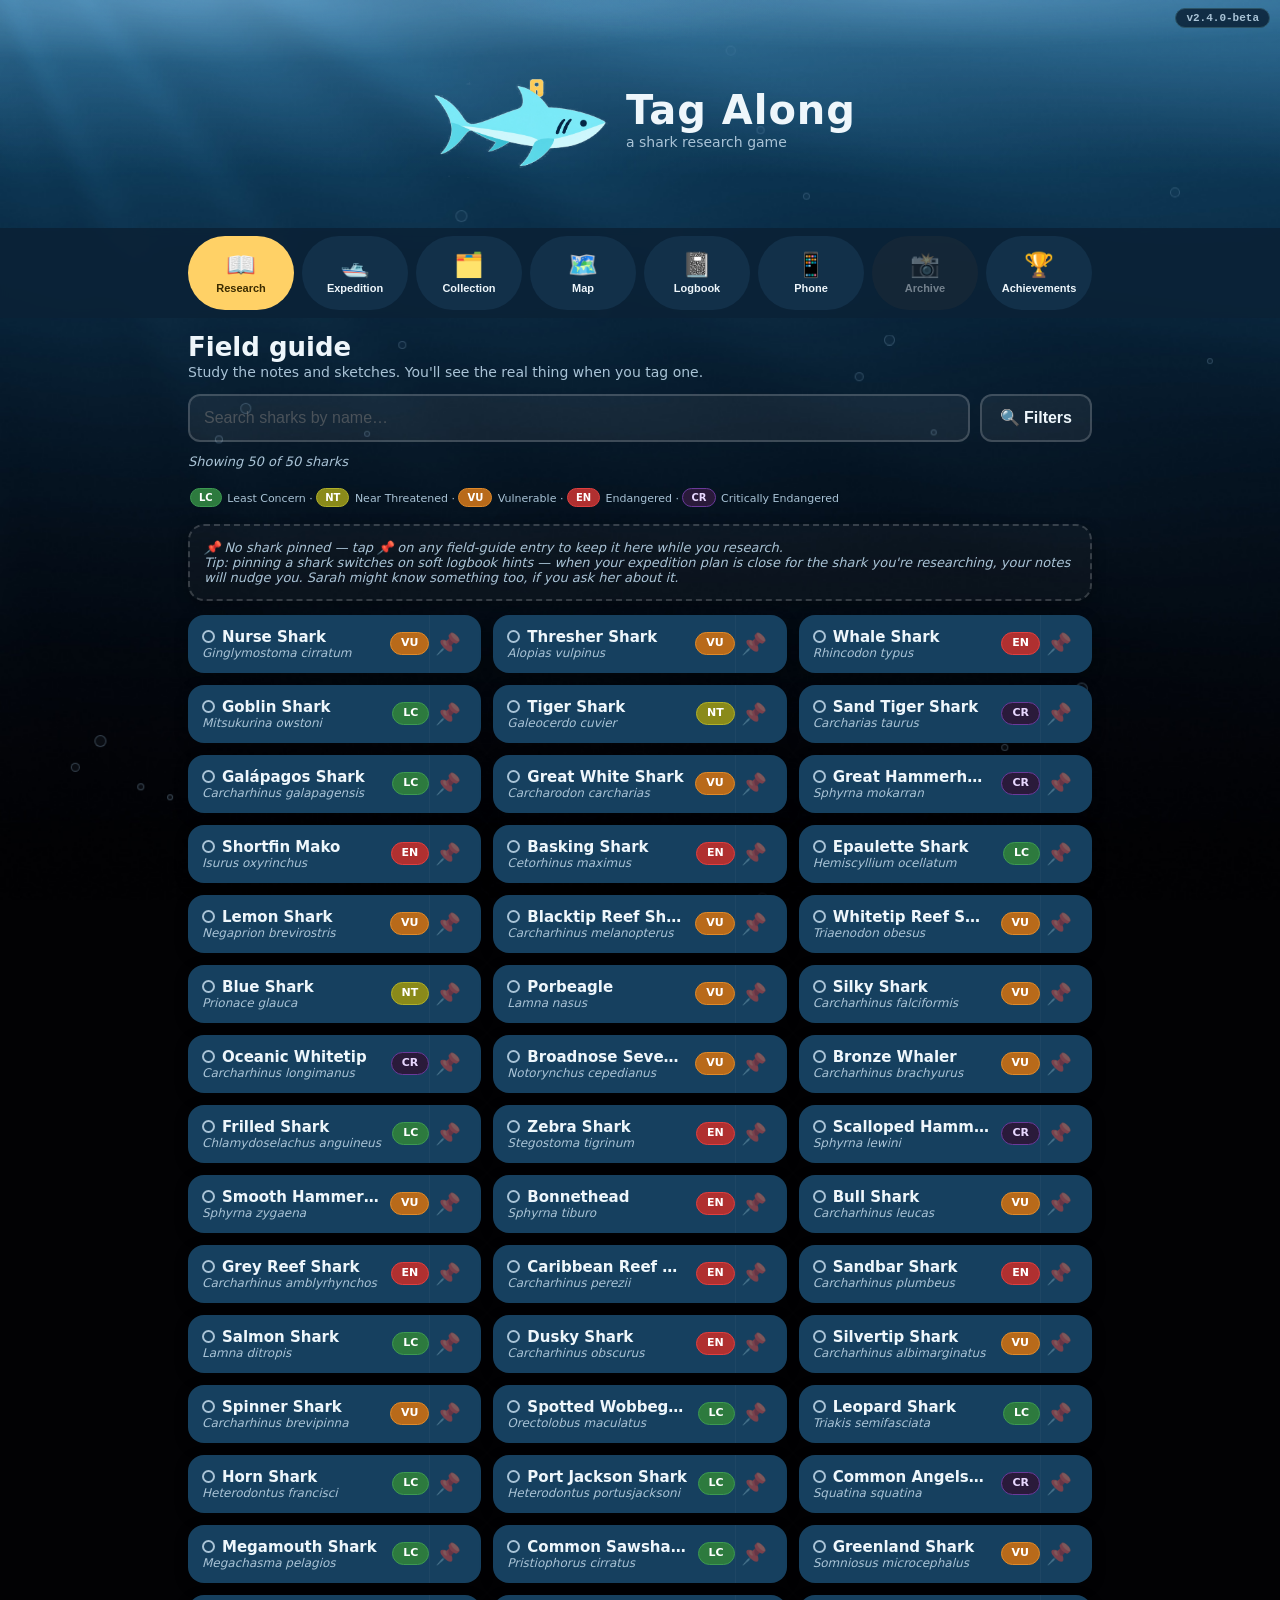
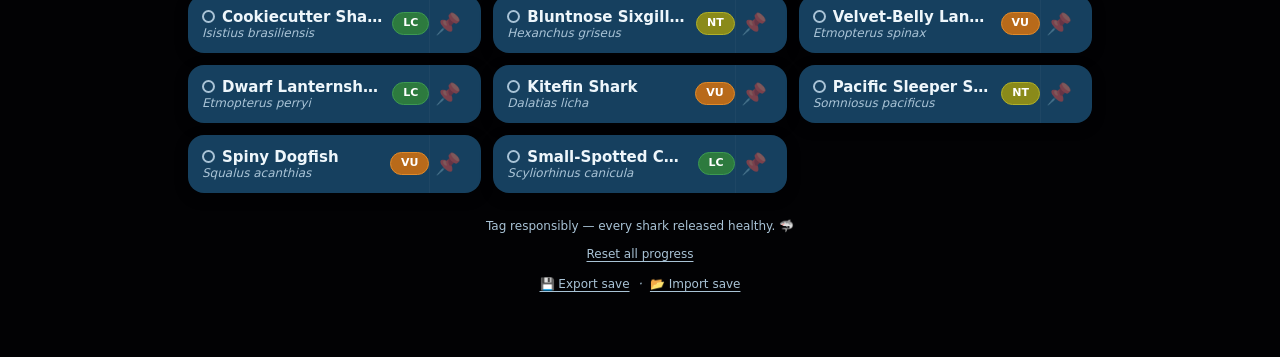
==== commit 2cd8a582: "v2.4.0-beta: region-specific dive backgrounds + wildlife - Removed the old diagonal stripe .rays fro" ====
--- a/index.html
+++ b/index.html
@@ -133,7 +133,6 @@
         <div id="diveView" class="dive-view" aria-live="polite">
           <div id="diveScene" class="dive-scene porthole">
             <div class="scenery" id="diveScenery"></div>
-            <div class="rays"></div>
             <div class="porthole-waves" aria-hidden="true">
               <div class="pw-layer pw-far"><div class="pw-orbit"><span class="pw-tile"></span><span class="pw-tile"></span><span class="pw-tile"></span><span class="pw-tile"></span><span class="pw-tile"></span><span class="pw-tile"></span></div></div>
               <div class="pw-layer pw-mid"><div class="pw-orbit"><span class="pw-tile"></span><span class="pw-tile"></span><span class="pw-tile"></span><span class="pw-tile"></span><span class="pw-tile"></span><span class="pw-tile"></span></div></div>
--- a/style.css
+++ b/style.css
@@ -407,11 +407,6 @@
   height: 190px; border-radius: var(--radius); overflow: hidden;
   border: 2px solid #2c5364;
 }
-.dive-scene .rays {
-  position: absolute; inset: 0; opacity: 0.35; z-index: 2;
-  background: repeating-linear-gradient(115deg, transparent 0 26px, rgba(255,255,255,0.25) 26px 34px);
-  animation: sway 7s ease-in-out infinite alternate;
-}
 .dive-scene .scenery {
   position: absolute; inset: 0; pointer-events: none; z-index: 0;
 }
@@ -1724,3 +1719,11 @@
 .derpy-toggle.active:hover {
   background: #e09020;
 }
+
+/* v2.4.0-beta: region-specific biome overlays in the dive scene. */
+.dive-scene .biome-overlay {
+  position: absolute; inset: 0; pointer-events: none; z-index: 1;
+}
+.dive-scene .biome-overlay svg {
+  position: absolute; bottom: 0; left: 0; width: 100%; height: 60%;
+}
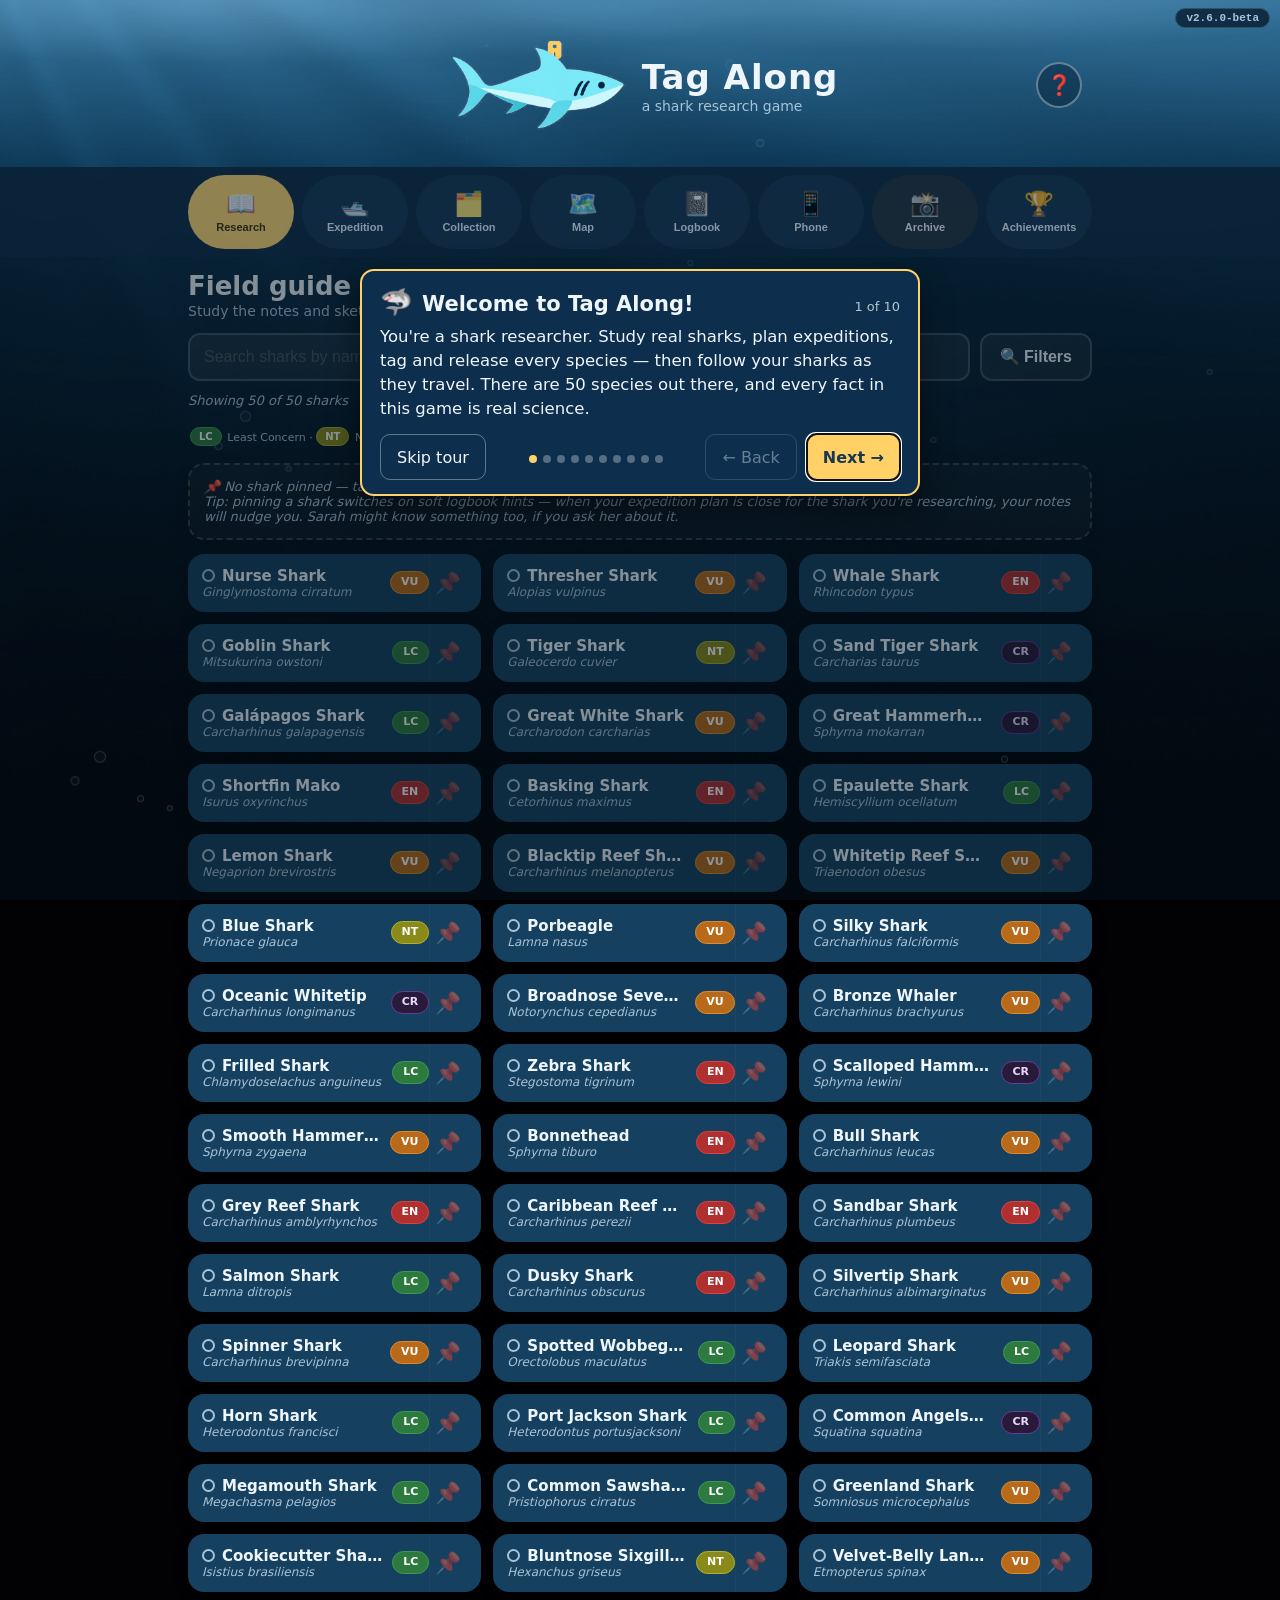
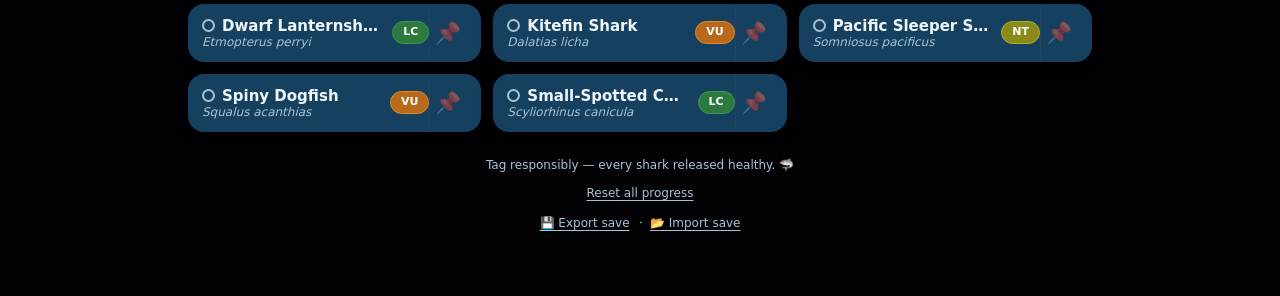
==== commit 995a6cfe: "v2.6.0-beta: the welcome tour — a guided slideshow of the tab bar" ====
--- a/index.html
+++ b/index.html
@@ -22,6 +22,7 @@
         <h1>Tag Along</h1>
         <p class="subtitle">a shark research game</p>
       </div>
+      <button id="tourBtn" class="tour-btn" type="button" aria-label="How to play — replay the tour" title="How to play">❓</button>
     </header>
 
     <nav class="tabs" aria-label="Game sections">
@@ -34,6 +35,28 @@
       <button class="tab tab-locked" data-tab="archive" type="button" disabled aria-disabled="true"><span class="tab-stack"><span class="tab-icon">📸</span><span class="tab-label">Archive<span class="tab-badge hidden" aria-label="new photo">●</span></span></span></button>
       <button class="tab" data-tab="achievements" type="button"><span class="tab-stack"><span class="tab-icon">🏆</span><span class="tab-label">Achievements</span></span></button>
     </nav>
+
+    <!-- v2.6.0: the welcome tour. One slide per tab; the card docks
+         under the tab bar and its arrow points at the tab being
+         explained. Shows once on first visit; ❓ replays it. -->
+    <div id="tourScrim" class="tour-scrim hidden" aria-hidden="true"></div>
+    <div id="tourOverlay" class="tour-overlay hidden" role="dialog" aria-label="How to play — a quick tour">
+      <div id="tourArrow" class="tour-arrow" aria-hidden="true"></div>
+      <div class="tour-card">
+        <div class="tour-head">
+          <span id="tourIcon" class="tour-icon" aria-hidden="true"></span>
+          <h3 id="tourTitle"></h3>
+          <span id="tourCount" class="tour-count"></span>
+        </div>
+        <p id="tourText" class="tour-text"></p>
+        <div class="tour-nav">
+          <button id="tourSkip" class="tour-btn-ghost" type="button">Skip tour</button>
+          <span id="tourDots" class="tour-dots" aria-hidden="true"></span>
+          <button id="tourBack" class="tour-btn-ghost" type="button">← Back</button>
+          <button id="tourNext" class="tour-btn-main" type="button">Next →</button>
+        </div>
+      </div>
+    </div>
 
     <main>
       <!-- RESEARCH — a true field guide -->
--- a/style.css
+++ b/style.css
@@ -157,23 +157,27 @@
 
 /* v1.5.1: tighter header — less vertical room around the logo/title/tab bar */
 /* v1.6.1-beta: bigger logo, tighter margins still */
-.topbar { text-align: center; padding: 8px 8px 2px; }
-.site-logo { display: block; height: 76px; width: auto; margin: 0 auto 3px; border-radius: 8px; }
-/* v1.4.0: desktop-only side-by-side title lockup — logo beside (not above)
-   the title, bigger logo, less vertical room. Phone/tablet keep the stack. */
+/* v2.4.1-beta: tight header on all screens — shark left of title (was stacked on
+   mobile), just a few px between logo top and page top, shark sitting just
+   above the tab bar. */
+.topbar { display: flex; align-items: center; justify-content: center; gap: 10px; text-align: left; padding: 4px 8px 2px; }
+.site-logo { display: block; height: 53px; width: auto; margin: 0; flex: none; border-radius: 8px; }
+.topbar-text { min-width: 0; }
+.topbar h1 { margin: 0 0 1px; font-size: 28px; letter-spacing: 1px; }
+.subtitle { margin: 0; color: var(--ink-dim); font-size: 13px; }
+/* v1.4.0: desktop — bigger logo, same tight crop. */
 @media (min-width: 1024px) {
-  .topbar { display: flex; align-items: center; justify-content: center; gap: 12px; text-align: left; padding: 6px 8px 2px; }
+  .topbar { gap: 12px; padding: 3px 8px 2px; }
   /* v1.4.15-beta: logo 150% bigger — it's a logo, give it presence */
   /* v1.6.1-beta: bigger still */
-  .site-logo { height: 190px; margin: 0; flex: none; }
-  .topbar-text { min-width: 0; }
-  .topbar h1 { margin: 0 0 2px; }
+  /* v2.5.2-beta: restored to original 190px (Avery) — tightness from padding, not shrinking */
+  .site-logo { height: 132px; }
+  .topbar h1 { font-size: 34px; }
+  .subtitle { font-size: 14px; }
 }
 .eyebrow {
   margin: 0; font-size: 11px; letter-spacing: 3px; color: var(--ink-dim);
 }
-.topbar h1 { margin: 2px 0 1px; font-size: 34px; letter-spacing: 1px; }
-.subtitle { margin: 0; color: var(--ink-dim); font-size: 14px; }
 
 /* v1.4.0: full-bleed tab band — the dark band spans the viewport edge to edge
    while the buttons stay aligned to the content column (the inner padding
@@ -331,6 +335,13 @@
    a single orphan card still holds the 140px floor. */
 #achieveList { grid-auto-rows: minmax(140px, 1fr); align-items: stretch; }
 #achieveList .guide-row { min-height: 140px; }
+/* v2.5.10-beta (Avery): achievement content vertically centred in its
+   card — the icon stays at the far left but sits in the middle
+   vertically, and the name/hint stack centres with it, instead of
+   everything hugging the top of the uniform-height box. Scoped to
+   the Achievements grid; Research/Collection guide rows unaffected. */
+#achieveList .guide-row { display: flex; }
+#achieveList .guide-row-head.ach-stack { flex: 1; align-items: center; }
 .status-pill {
   display: inline-block; font-size: 11px; font-weight: 700;
   background: #2c5364; border-radius: 999px; padding: 3px 10px; margin-bottom: 8px;
@@ -667,6 +678,21 @@
 /* v0.26.0: generic mystery silhouette shown if a silhouette WebP fails to
    load — sized like the real silhouette, never reveals the species. */
 .dive-shark .mystery-silhouette { max-width: 100%; max-height: 130px; width: auto; height: auto; filter: drop-shadow(0 6px 10px rgba(0,0,0,0.4)); }
+/* v2.5.1-beta: glowy outline on the shark sprite in the two deepest zones
+   (Avery) — same treatment as ambient creatures, so the shark stays visible
+   against the dark backgrounds. Keeps the base drop shadow, adds the glow.
+   v2.5.1-beta fix (Mira review): the mystery silhouette must stay
+   brightness(0) pre-reveal — the glow is added WITHOUT un-blacking it,
+   or the shark is revealed before the player taps. */
+.depth-midwater .dive-shark svg, .depth-deep .dive-shark svg,
+.depth-midwater .dive-shark img, .depth-deep .dive-shark img,
+.depth-midwater .dive-shark .mystery-silhouette, .depth-deep .dive-shark .mystery-silhouette {
+  filter: drop-shadow(0 0 8px rgba(180, 220, 255, 0.55)) drop-shadow(0 6px 10px rgba(0,0,0,0.4));
+}
+.depth-midwater .dive-shark .shark-shadow img, .depth-deep .dive-shark .shark-shadow img,
+.depth-midwater .dive-shark .shark-shadow svg, .depth-deep .dive-shark .shark-shadow svg {
+  filter: brightness(0) drop-shadow(0 0 8px rgba(180, 220, 255, 0.55));
+}
 .shark-silhouette { position: relative; cursor: pointer; transition: opacity 0.35s ease, transform 0.35s ease; }
 .shark-silhouette.revealing { opacity: 0; transform: scale(0.96); }
 .shark-silhouette:focus-visible { outline: 3px solid var(--teal); outline-offset: 4px; border-radius: 8px; }
@@ -971,6 +997,11 @@
   background: var(--bg-panel); border-radius: 22px; padding: 16px;
   width: 100%; max-width: 380px; box-shadow: 0 12px 40px rgba(0,0,0,0.5);
 }
+/* v2.5.6-beta (Mira review): the win ceremony's certificate beat is the
+   hero, not a phone thread — it gets a wide shell. Other beats keep the
+   380px phone. The player can widen it further to read the small print. */
+.phone.cert-phone { max-width: min(680px, 94vw); }
+.phone.cert-phone.cert-wide { max-width: min(940px, 97vw); }
 /* v1.7.23-beta: top-right ✕ on long-content modals (Collection detail,
    Tracking, What's New). The bottom Close button sits below the fold on
    mobile, so the exit must be visible the moment the modal opens.
@@ -1059,6 +1090,50 @@
   font-size: 14px; line-height: 1.6; margin: 10px 0;
 }
 .cert-sig { color: var(--ink-dim); font-size: 13px; margin: 8px 0 0; }
+/* v2.5.6-beta: the Master Shark Tagger certificate — Avery's artwork
+   with the player's name and the award date set into its blank lines.
+   Positions are % of the artwork; fonts scale with the figure via
+   container units so the writing sits on the printed lines at any
+   modal width. */
+.cert-figure { position: relative; margin: 0; container-type: inline-size; }
+.cert-img { display: block; width: 100%; height: auto; border-radius: 6px; }
+/* Scoped under the figure with an element+class selector on purpose:
+   the global input[type="text"] rule (0,1,1) outranks a lone class
+   (0,1,0) and restyled this field dark/wide/full-width in v2.5.6. */
+.cert-figure input.cert-name {
+  /* Centre stays at 51.5% (the placement Avery approved); the box is
+     tall enough that script descenders (J, y) finish below the
+     printed line instead of clipping at the field's lower edge. */
+  position: absolute; left: 16%; top: 45%; width: 68%; height: 13%;
+  background: transparent; border: none; outline: none; border-radius: 4px;
+  padding: 0;
+  text-align: center; color: #2b3a55;
+  font-family: "Snell Roundhand", "Segoe Script", "Brush Script MT", cursive;
+  font-size: 24px; font-size: 5.4cqw;
+}
+.cert-figure input.cert-name:focus { background: rgba(255, 252, 240, 0.55); }
+.cert-actions { display: flex; gap: 10px; justify-content: center; flex-wrap: wrap; margin-top: 10px; }
+.cert-name-box {
+  display: block; margin: 10px auto 0; max-width: 420px;
+  font-size: 14px; color: var(--ink-dim); text-align: left;
+}
+.cert-name-box input {
+  display: block; width: 100%; box-sizing: border-box; margin-top: 4px;
+  min-height: 44px; padding: 10px 12px; border-radius: 10px;
+  border: 1px solid var(--accent); background: #0d2f4d; color: var(--ink);
+  font-size: 17px;
+}
+.cert-action-btn {
+  min-height: 44px; padding: 10px 18px; border-radius: 999px; cursor: pointer;
+  background: #14486e; color: var(--ink); border: 1px solid var(--accent);
+  font-size: 15px;
+}
+.cert-date {
+  position: absolute; left: 65%; top: 74.8%; width: 26%;
+  text-align: center; color: #2b3a55; pointer-events: none;
+  font-family: "Snell Roundhand", "Segoe Script", "Brush Script MT", cursive;
+  font-size: 13px; font-size: 2.9cqw;
+}
 .cert-cell { border: 2px solid var(--accent); }
 .cert-cell .cert-trophy { font-size: 34px; margin: 4px 0; }
 
@@ -1108,6 +1183,12 @@
   opacity: 0.55; pointer-events: none; z-index: 2;
   animation-name: drift; animation-timing-function: linear; animation-fill-mode: forwards;
 }
+/* v2.5.3-beta: darker ambient entity shadows in the first two layers (Avery) —
+   dark gray at surface, almost black at reef/shallows. */
+.depth-surface .ambient img { filter: brightness(0.35); }
+.depth-surface .ambient.bg-fish img { filter: brightness(0.35) blur(0.4px); }
+.depth-shallow .ambient img { filter: brightness(0.12); }
+.depth-shallow .ambient.bg-fish img { filter: brightness(0.12) blur(0.4px); }
 .ambient svg { height: 100%; width: auto; display: block; }
 /* v0.26.0: background creature WebP shadows. */
 .ambient img { height: 100%; width: auto; display: block; }
@@ -1621,6 +1702,10 @@
   #detailOverlay #detailContent > .detail-art .shark-art svg { max-width: 600px; }
   #detailOverlay #detailContent > .detail-identity { grid-column: 1; min-width: 0; }
   #detailOverlay #detailContent > .detail-record { grid-column: 2; min-width: 0; }
+  /* v2.5.6-beta (Mira review): certificate mode is single-column — the
+     figure and its caption must not be split across the grid columns. */
+  #detailOverlay #detailContent.cert-mode { display: block; }
+  #detailOverlay #detailContent.cert-mode .cert-figure { max-width: 700px; margin: 0 auto; }
 
   /* Logbook: 2 columns */
   .logbook-list { grid-template-columns: 1fr 1fr; gap: 12px; align-items: start; }
@@ -1629,7 +1714,6 @@
   .archive-asset { max-width: 720px; margin-left: auto; margin-right: auto; }
 
   /* Typography bumps */
-  .topbar h1 { font-size: 40px; }
   .section-head h2 { font-size: 26px; }
   .research-text { font-size: 15px; }
 }
@@ -1720,10 +1804,98 @@
   background: #e09020;
 }
 
-/* v2.4.0-beta: region-specific biome overlays in the dive scene. */
+/* v2.5.0-beta: hand-painted expedition background image (Avery + Mira).
+   Full-bleed cover, behind everything (ambient life z-index sits above).
+   v2.5.1-beta: object-position 50% 95% — crop comes off the top, only ~5%
+   from the bottom, preserving the low scenery (Avery). */
+.dive-scene .dive-bg {
+  position: absolute; inset: 0; width: 100%; height: 100%;
+  object-fit: cover; object-position: 50% 95%;
+  pointer-events: none; z-index: 0;
+  user-select: none; -webkit-user-drag: none;
+}
+/* v2.5.1-beta: twilight lifted slightly (Avery) */
+.dive-scene .dive-bg.twilight-lift { filter: brightness(1.22) saturate(1.05); }
+/* v2.5.1-beta: deep dark goes midnight black on top (Avery) — the blue at the
+   top shouldn't be there. Black gradient kills the top, faint glow at the
+   bottom (spotlights) shows through. CSS only; master image untouched. */
+.dive-scene .deep-darken {
+  position: absolute; inset: 0; z-index: 1; pointer-events: none;
+  background: linear-gradient(to bottom, #000 0%, #000 62%, transparent 100%);
+}
+/* v2.5.1-beta fix (Mira review): marine snow must stay above the deep
+   darkening overlay, not hidden behind it. */
+.dive-scene .snow { z-index: 2; }
+/* v2.4.0-beta: region-specific biome overlays in the dive scene.
+   (Superseded by v2.5.0 background images; rules kept for safety.) */
 .dive-scene .biome-overlay {
   position: absolute; inset: 0; pointer-events: none; z-index: 1;
 }
 .dive-scene .biome-overlay svg {
   position: absolute; bottom: 0; left: 0; width: 100%; height: 60%;
 }
+
+/* ================= v2.6.0: the welcome tour =================
+   The card docks under the tab bar (JS positions it precisely; the
+   values here are pre-JS fallbacks). Its arrow is a rotated square
+   in the card's own colours, slid sideways to point at the tab the
+   current slide explains. The scrim starts below the tab bar so the
+   tabs stay bright; the explained tab gets the spotlight ring while
+   its neighbours dim. */
+.topbar { position: relative; }
+.tour-btn {
+  position: absolute; right: 10px; top: 50%; transform: translateY(-50%);
+  width: 46px; height: 46px; border-radius: 50%;
+  border: 2px solid rgba(255, 255, 255, .35);
+  background: rgba(10, 42, 67, .55); color: var(--ink);
+  font-size: 20px; line-height: 1; cursor: pointer;
+}
+.tour-scrim {
+  position: fixed; left: 0; right: 0; bottom: 0; top: 140px;
+  background: rgba(4, 18, 30, .45); z-index: 60;
+}
+.tour-overlay {
+  position: fixed; z-index: 61; top: 150px; left: 8px;
+  width: min(560px, 94vw);
+}
+.tour-arrow {
+  position: absolute; top: -10px; left: 40px; width: 20px; height: 20px;
+  background: #0d2f4d; transform: rotate(45deg);
+  border-left: 2px solid var(--accent); border-top: 2px solid var(--accent);
+  transition: left .25s ease, opacity .2s ease; z-index: 1;
+}
+.tour-card {
+  position: relative;
+  background: #0d2f4d; color: var(--ink);
+  border: 2px solid var(--accent); border-radius: 14px;
+  padding: 16px 18px 14px;
+  box-shadow: 0 12px 32px rgba(0, 0, 0, .45);
+}
+.tour-head { display: flex; align-items: baseline; gap: 10px; }
+.tour-icon { font-size: 26px; }
+.tour-head h3 { margin: 0; font-size: 21px; flex: 1; }
+.tour-count { font-size: 13px; opacity: .75; white-space: nowrap; }
+.tour-text { margin: 8px 0 14px; font-size: 16.5px; line-height: 1.45; }
+.tour-nav { display: flex; align-items: center; gap: 10px; }
+.tour-dots { flex: 1; text-align: center; }
+.tour-dot {
+  display: inline-block; width: 8px; height: 8px; border-radius: 50%;
+  background: rgba(255, 255, 255, .3); margin: 0 3px;
+}
+.tour-dot.on { background: var(--accent); }
+.tour-nav button {
+  min-height: 46px; padding: 8px 16px; border-radius: 10px;
+  font-size: 16px; cursor: pointer; font-family: inherit;
+}
+.tour-btn-main { background: var(--accent); color: #17384f; border: none; font-weight: 700; }
+.tour-btn-ghost { background: transparent; color: var(--ink); border: 1px solid rgba(255, 255, 255, .35); }
+.tour-btn-ghost:disabled { opacity: .4; cursor: default; }
+.tabs.tour-on .tab { opacity: .55; }
+.tabs.tour-on .tab.tour-spot {
+  opacity: 1; position: relative;
+  outline: 3px solid var(--accent); outline-offset: 2px;
+  box-shadow: 0 0 18px rgba(255, 209, 102, .55);
+}
+@media (prefers-reduced-motion: reduce) {
+  .tour-arrow { transition: none; }
+}
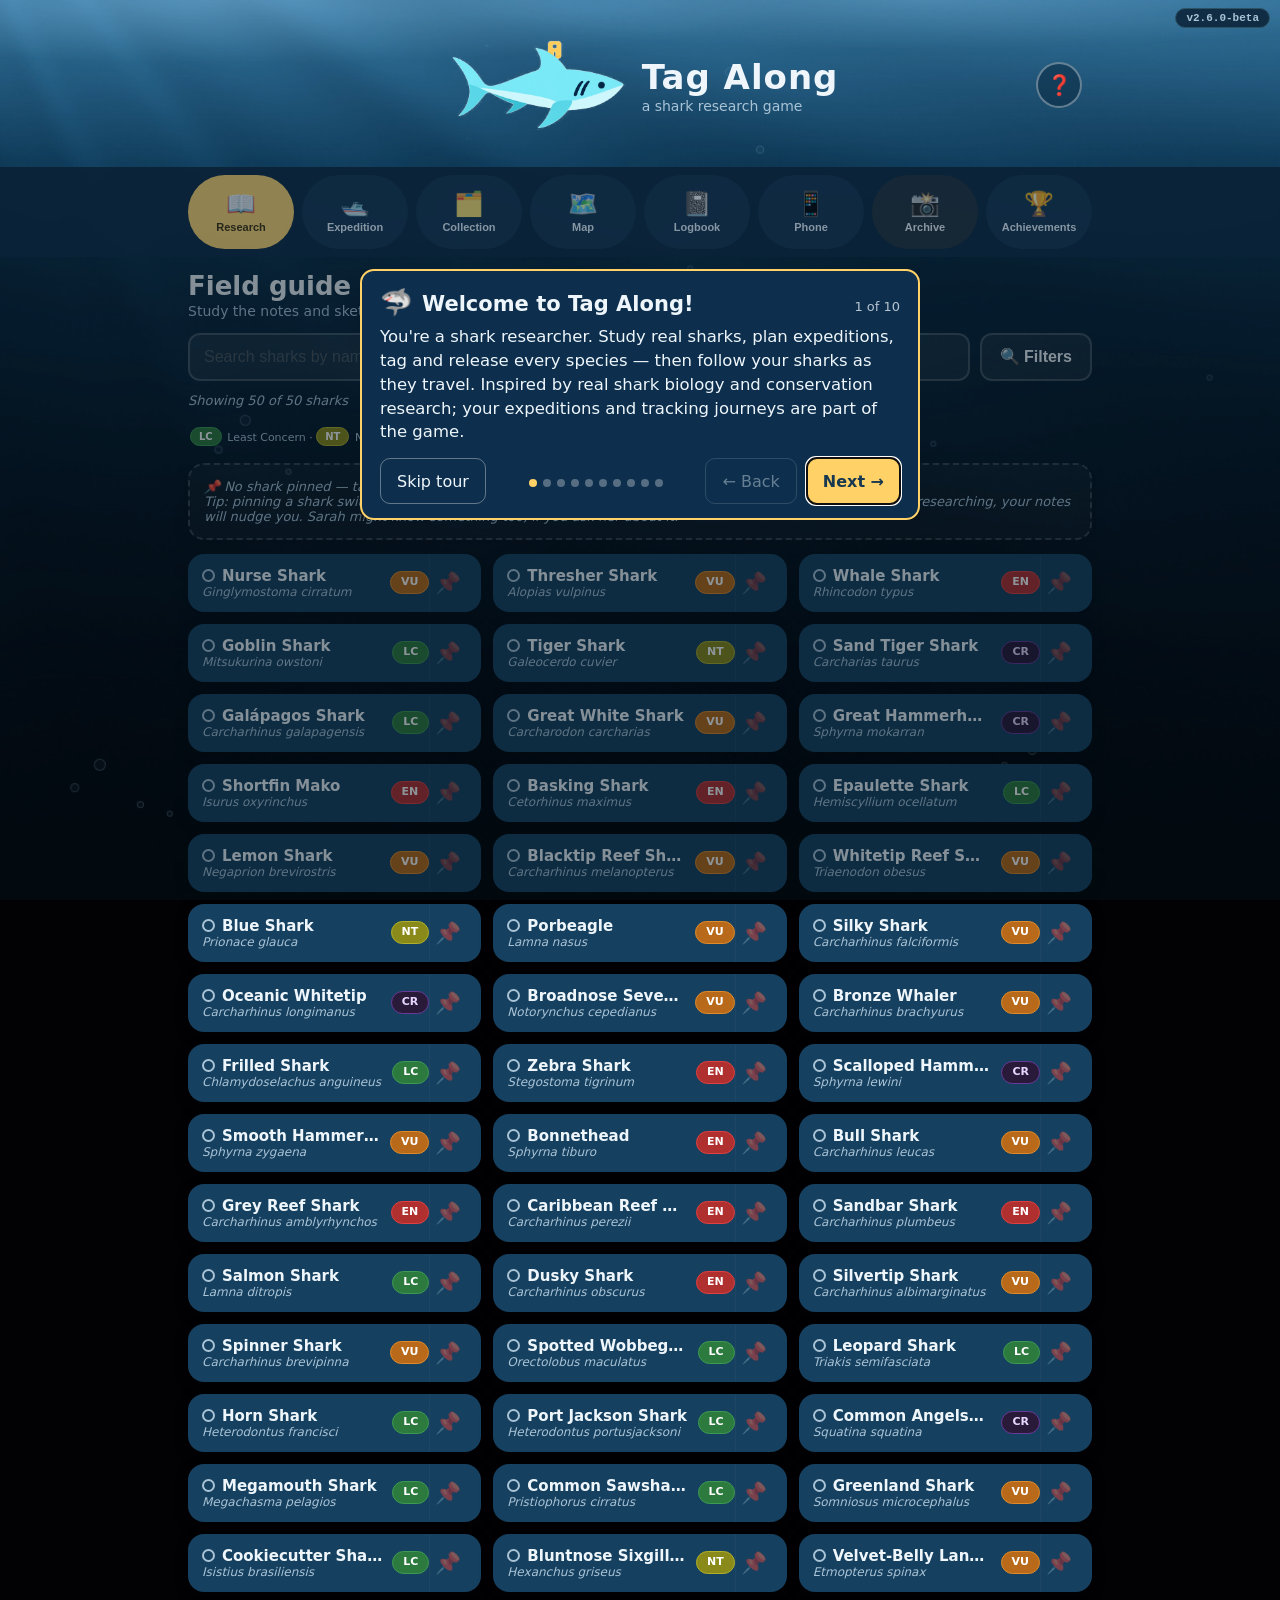
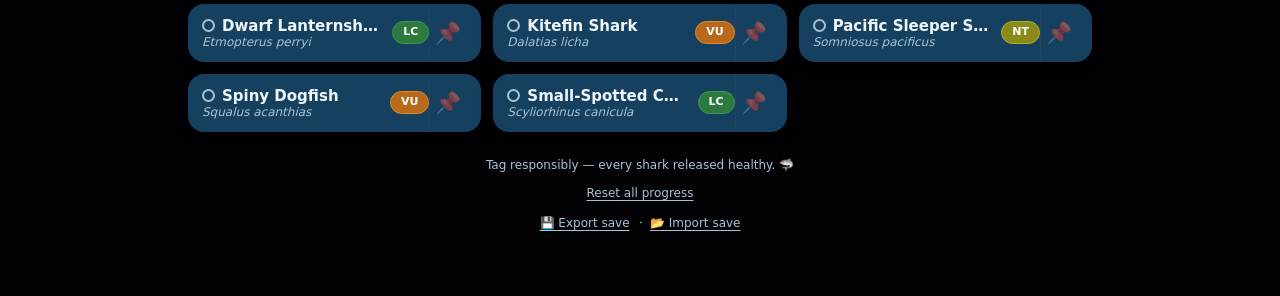
==== commit ba36ed47: "v2.6.0: Mira review fixes — new-player gate, short-screen scrolling, focus management, copy precisio" ====
--- a/index.html
+++ b/index.html
@@ -40,7 +40,7 @@
          under the tab bar and its arrow points at the tab being
          explained. Shows once on first visit; ❓ replays it. -->
     <div id="tourScrim" class="tour-scrim hidden" aria-hidden="true"></div>
-    <div id="tourOverlay" class="tour-overlay hidden" role="dialog" aria-label="How to play — a quick tour">
+    <div id="tourOverlay" class="tour-overlay hidden" role="dialog" aria-modal="true" aria-label="How to play — a quick tour">
       <div id="tourArrow" class="tour-arrow" aria-hidden="true"></div>
       <div class="tour-card">
         <div class="tour-head">
--- a/style.css
+++ b/style.css
@@ -1857,6 +1857,12 @@
 .tour-overlay {
   position: fixed; z-index: 61; top: 150px; left: 8px;
   width: min(560px, 94vw);
+  /* v2.6.0 (Mira review): the card must stay reachable on short
+     landscape viewports — scroll inside it rather than spilling the
+     Back/Skip/Next row off-screen. JS tightens this to the exact
+     space below the tab bar; this is the pre-JS fallback. */
+  max-height: calc(100dvh - 12px - env(safe-area-inset-bottom));
+  overflow-y: auto;
 }
 .tour-arrow {
   position: absolute; top: -10px; left: 40px; width: 20px; height: 20px;
@@ -1865,7 +1871,7 @@
   transition: left .25s ease, opacity .2s ease; z-index: 1;
 }
 .tour-card {
-  position: relative;
+  position: relative; box-sizing: border-box;
   background: #0d2f4d; color: var(--ink);
   border: 2px solid var(--accent); border-radius: 14px;
   padding: 16px 18px 14px;
@@ -1899,3 +1905,11 @@
 @media (prefers-reduced-motion: reduce) {
   .tour-arrow { transition: none; }
 }
+/* v2.6.0 (Mira review): on narrow phones the nav row holds three
+   buttons AND ten dots — hide the dots and slim the buttons so
+   nothing wraps or overflows. The "n of 10" count stays visible. */
+@media (max-width: 480px) {
+  .tour-dots { display: none; }
+  .tour-nav button { padding: 8px 10px; font-size: 15px; }
+  .tour-text { font-size: 16px; }
+}
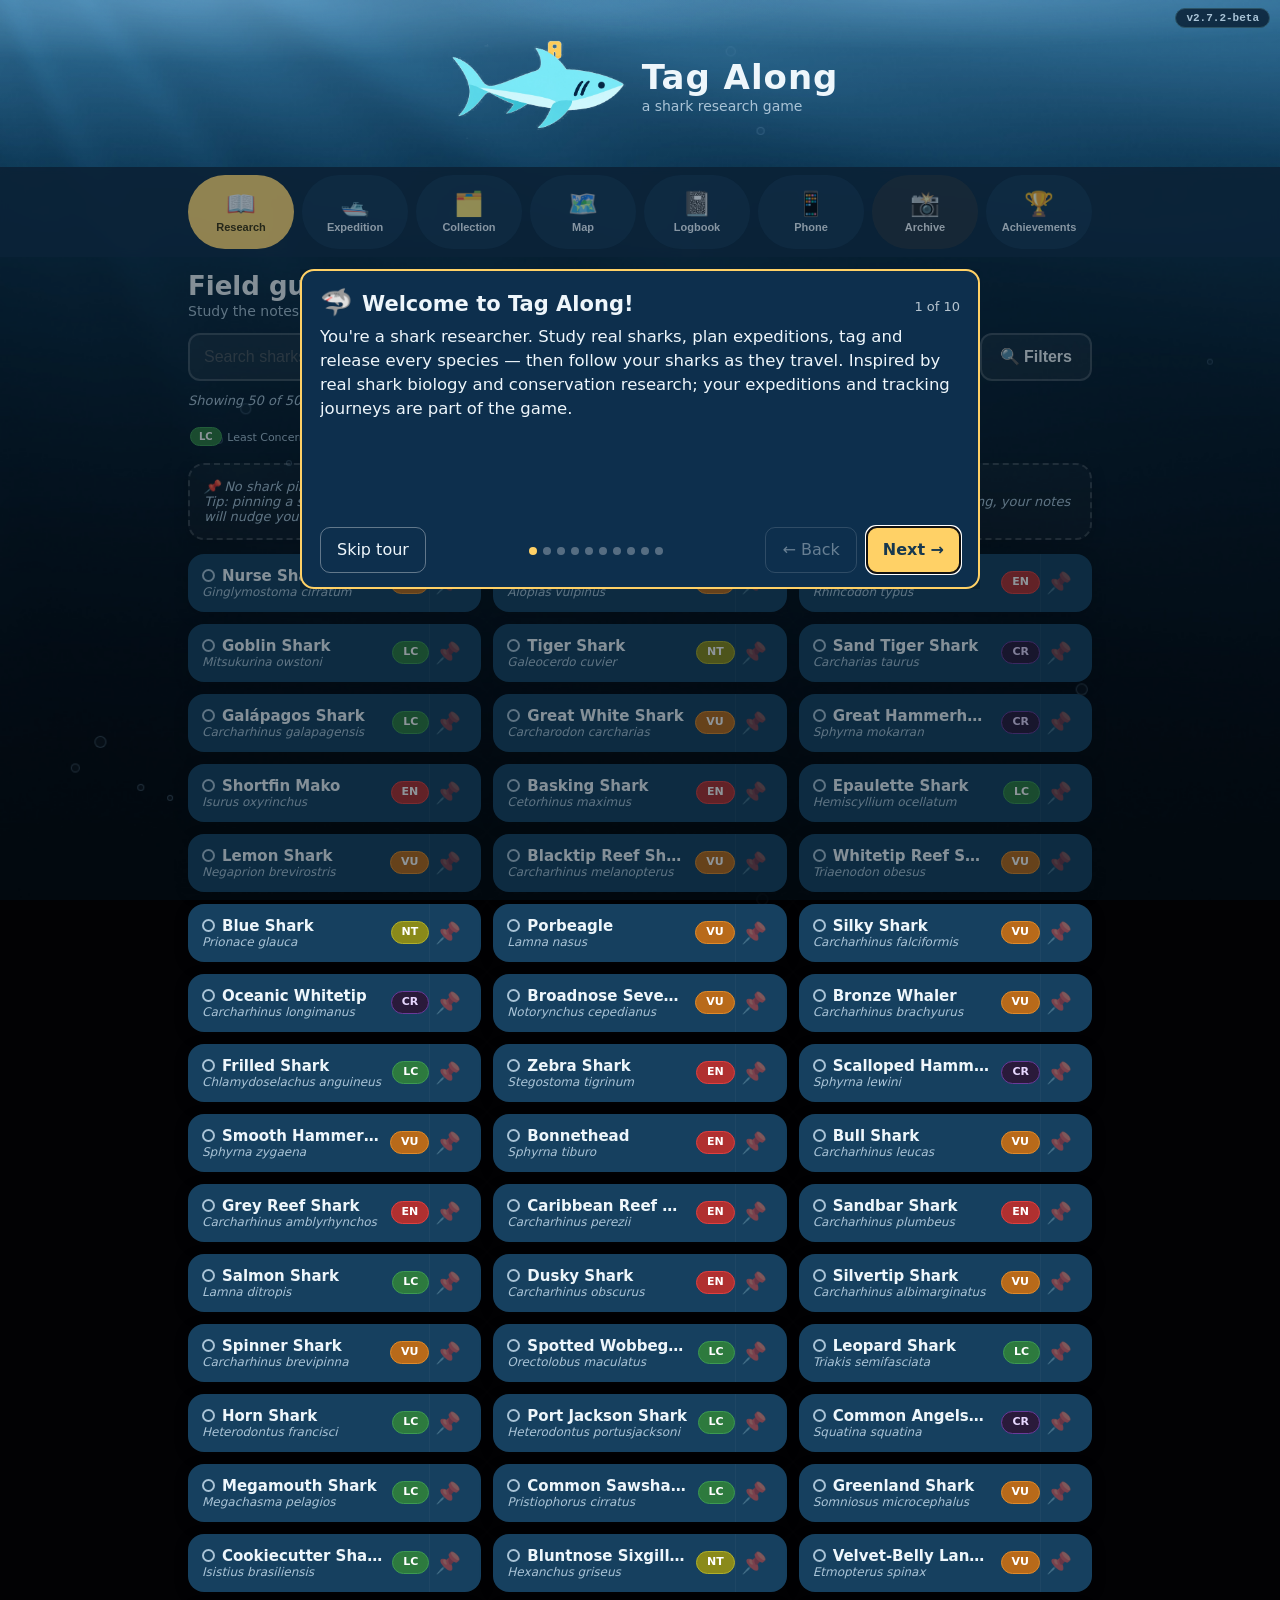
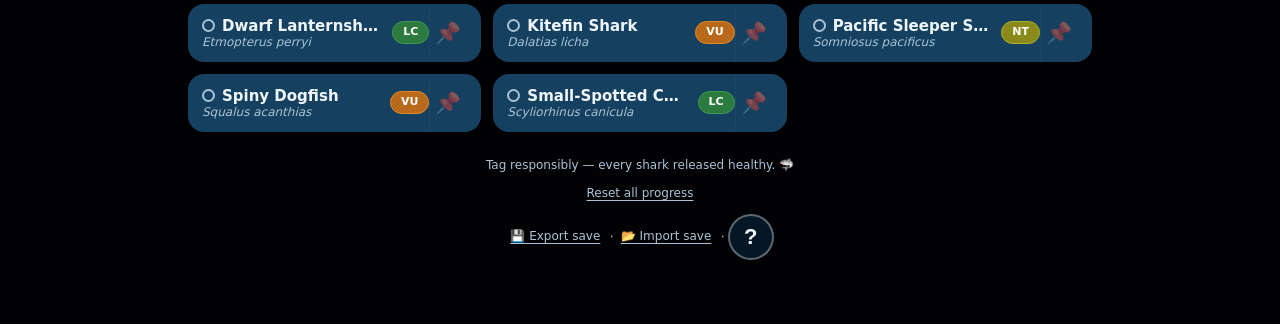
==== commit 0863a63e: "v2.7.2-beta: parked tour card, tab arrow, ? button to footer" ====
--- a/index.html
+++ b/index.html
@@ -22,7 +22,6 @@
         <h1>Tag Along</h1>
         <p class="subtitle">a shark research game</p>
       </div>
-      <button id="tourBtn" class="tour-btn" type="button" aria-label="How to play — replay the tour" title="How to play">❓</button>
     </header>
 
     <nav class="tabs" aria-label="Game sections">
@@ -36,12 +35,12 @@
       <button class="tab" data-tab="achievements" type="button"><span class="tab-stack"><span class="tab-icon">🏆</span><span class="tab-label">Achievements</span></span></button>
     </nav>
 
-    <!-- v2.6.0: the welcome tour. One slide per tab; the card docks
-         under the tab bar and its arrow points at the tab being
-         explained. Shows once on first visit; ❓ replays it. -->
+    <!-- v2.7.2: the welcome tour. The card parks in one fixed spot
+         under the tab bar for all ten slides; a yellow arrow below
+         the tab bar points at the tab being explained. Shows once on
+         first visit; the ? button by the save controls replays it. -->
     <div id="tourScrim" class="tour-scrim hidden" aria-hidden="true"></div>
     <div id="tourOverlay" class="tour-overlay hidden" role="dialog" aria-modal="true" aria-label="How to play — a quick tour">
-      <div id="tourArrow" class="tour-arrow" aria-hidden="true"></div>
       <div class="tour-card">
         <div class="tour-head">
           <span id="tourIcon" class="tour-icon" aria-hidden="true"></span>
@@ -57,6 +56,7 @@
         </div>
       </div>
     </div>
+    <div id="tourTabArrow" class="tour-tab-arrow" aria-hidden="true"></div>
 
     <main>
       <!-- RESEARCH — a true field guide -->
@@ -303,7 +303,8 @@
       <p><button id="resetBtn" class="link-button" type="button">Reset all progress</button></p>
       <p class="latin">
         <button id="exportBtn" class="link-button" type="button">💾 Export save</button> ·
-        <button id="importBtn" class="link-button" type="button">📂 Import save</button>
+        <button id="importBtn" class="link-button" type="button">📂 Import save</button> ·
+        <button id="tourBtn" class="tour-btn" type="button" aria-label="How to play — replay the tour" title="How to play">?</button>
         <input id="importFile" type="file" accept=".json,application/json" class="hidden" />
       </p>
     </footer>
--- a/style.css
+++ b/style.css
@@ -1835,20 +1835,24 @@
   position: absolute; bottom: 0; left: 0; width: 100%; height: 60%;
 }
 
-/* ================= v2.6.0: the welcome tour =================
-   The card docks under the tab bar (JS positions it precisely; the
-   values here are pre-JS fallbacks). Its arrow is a rotated square
-   in the card's own colours, slid sideways to point at the tab the
-   current slide explains. The scrim starts below the tab bar so the
-   tabs stay bright; the explained tab gets the spotlight ring while
-   its neighbours dim. */
-.topbar { position: relative; }
+/* ================= v2.7.2: the welcome tour, parked =================
+   The card parks in one fixed spot under the tab bar for all ten
+   slides — same place, same size — so nothing jumps between slides.
+   A yellow triangle below the tab bar points at the tab the current
+   slide explains, and the explained tab keeps its spotlight ring
+   while its neighbours dim. The card is a fixed-height flex column:
+   the text scrolls inside it, so the Back/Skip/Next row sits in the
+   same place on every slide, even on short landscape screens. The
+   replay ? button lives in the footer by the save controls; it uses
+   a plain ? glyph (the ❓ emoji rendered small, red, and off-centre
+   in its circle) centred with flex. */
 .tour-btn {
-  position: absolute; right: 10px; top: 50%; transform: translateY(-50%);
+  display: inline-flex; align-items: center; justify-content: center;
+  vertical-align: middle;
   width: 46px; height: 46px; border-radius: 50%;
   border: 2px solid rgba(255, 255, 255, .35);
   background: rgba(10, 42, 67, .55); color: var(--ink);
-  font-size: 20px; line-height: 1; cursor: pointer;
+  font-size: 22px; font-weight: 700; line-height: 1; cursor: pointer;
 }
 .tour-scrim {
   position: fixed; left: 0; right: 0; bottom: 0; top: 140px;
@@ -1856,22 +1860,21 @@
 }
 .tour-overlay {
   position: fixed; z-index: 61; top: 150px; left: 8px;
-  width: min(560px, 94vw);
-  /* v2.6.0 (Mira review): the card must stay reachable on short
-     landscape viewports — scroll inside it rather than spilling the
-     Back/Skip/Next row off-screen. JS tightens this to the exact
-     space below the tab bar; this is the pre-JS fallback. */
+  width: min(680px, 94vw);
+  /* Pre-JS fallback: JS sizes the card precisely on open. */
   max-height: calc(100dvh - 12px - env(safe-area-inset-bottom));
   overflow-y: auto;
 }
-.tour-arrow {
-  position: absolute; top: -10px; left: 40px; width: 20px; height: 20px;
-  background: #0d2f4d; transform: rotate(45deg);
-  border-left: 2px solid var(--accent); border-top: 2px solid var(--accent);
-  transition: left .25s ease, opacity .2s ease; z-index: 1;
+.tour-tab-arrow {
+  position: fixed; z-index: 62; top: 0; left: 0;
+  width: 0; height: 0; pointer-events: none;
+  border-left: 14px solid transparent; border-right: 14px solid transparent;
+  border-bottom: 18px solid var(--accent);
+  transition: left .25s ease, opacity .2s ease;
 }
 .tour-card {
   position: relative; box-sizing: border-box;
+  display: flex; flex-direction: column; height: 100%;
   background: #0d2f4d; color: var(--ink);
   border: 2px solid var(--accent); border-radius: 14px;
   padding: 16px 18px 14px;
@@ -1881,8 +1884,8 @@
 .tour-icon { font-size: 26px; }
 .tour-head h3 { margin: 0; font-size: 21px; flex: 1; }
 .tour-count { font-size: 13px; opacity: .75; white-space: nowrap; }
-.tour-text { margin: 8px 0 14px; font-size: 16.5px; line-height: 1.45; }
-.tour-nav { display: flex; align-items: center; gap: 10px; }
+.tour-text { margin: 8px 0 14px; font-size: 16.5px; line-height: 1.45; flex: 1; min-height: 0; overflow-y: auto; }
+.tour-nav { display: flex; align-items: center; gap: 10px; flex: none; }
 .tour-dots { flex: 1; text-align: center; }
 .tour-dot {
   display: inline-block; width: 8px; height: 8px; border-radius: 50%;
@@ -1903,7 +1906,7 @@
   box-shadow: 0 0 18px rgba(255, 209, 102, .55);
 }
 @media (prefers-reduced-motion: reduce) {
-  .tour-arrow { transition: none; }
+  .tour-tab-arrow { transition: none; }
 }
 /* v2.6.0 (Mira review): on narrow phones the nav row holds three
    buttons AND ten dots — hide the dots and slim the buttons so
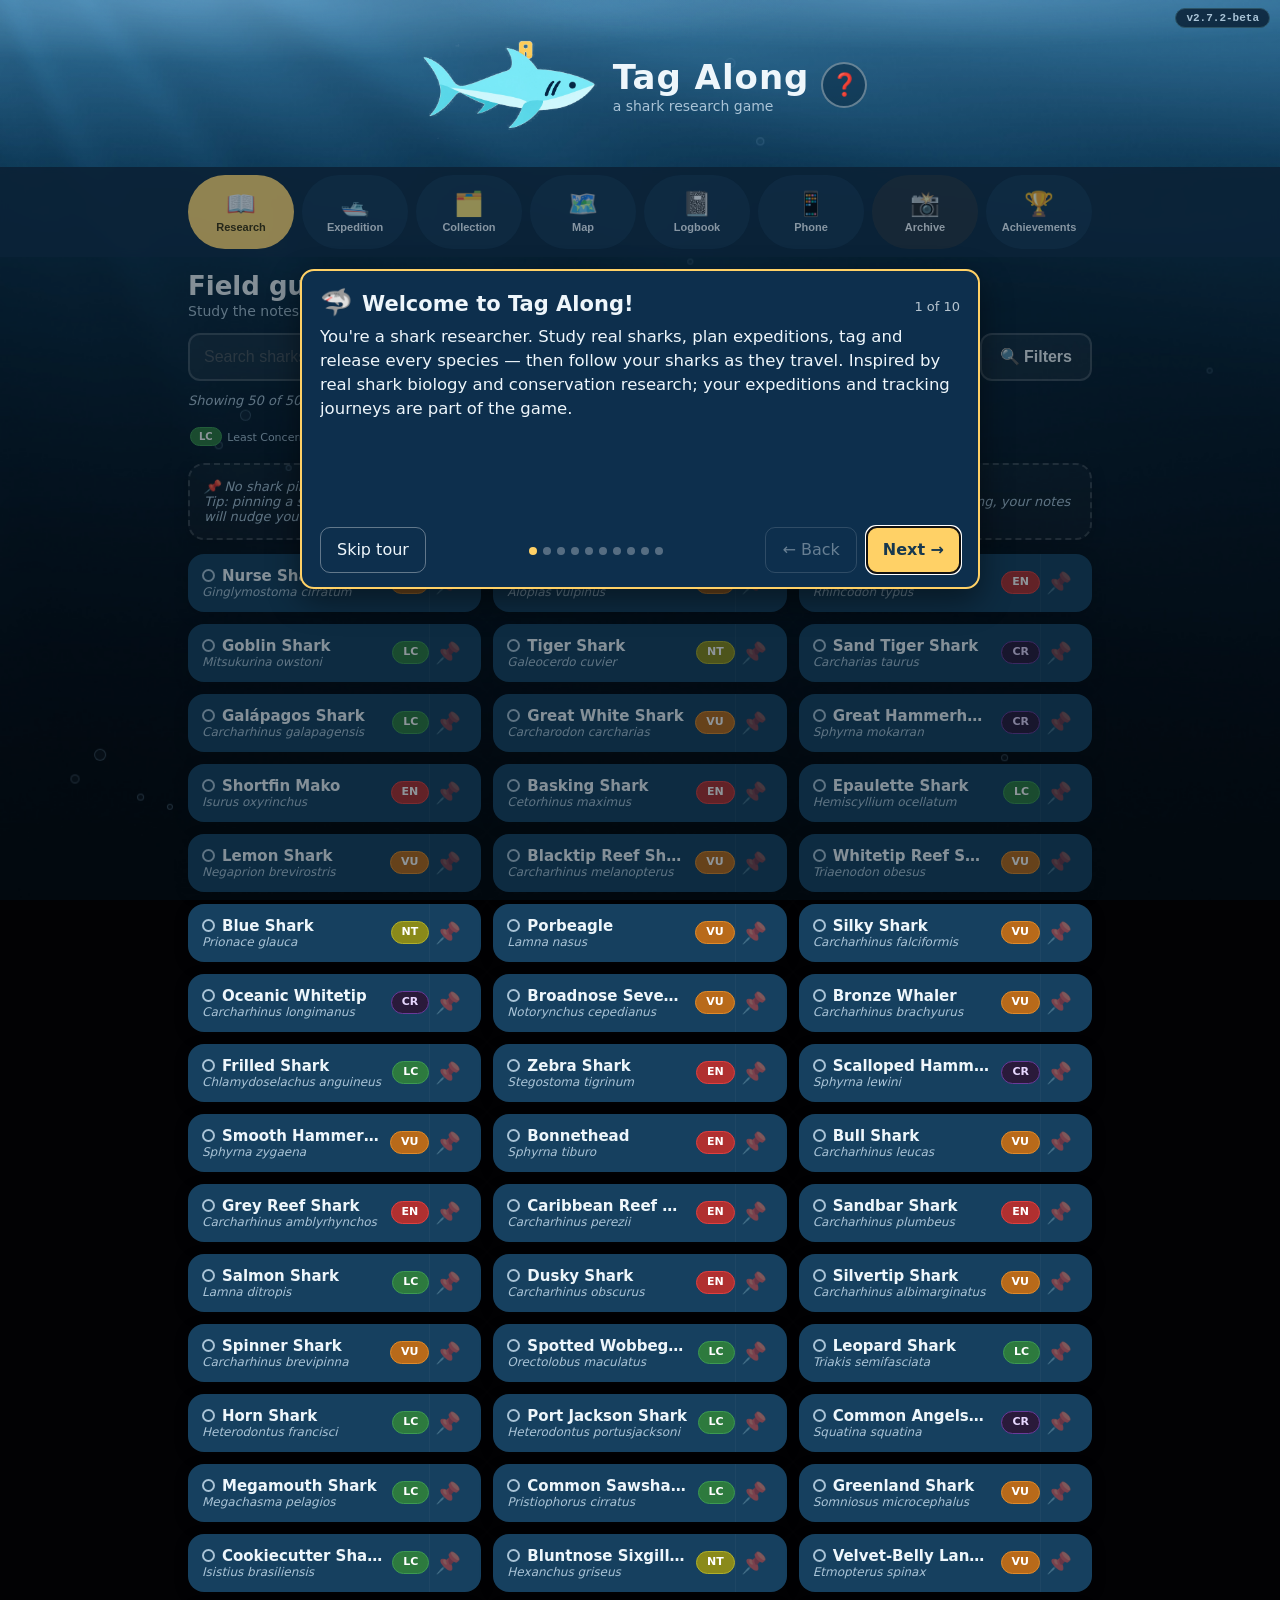
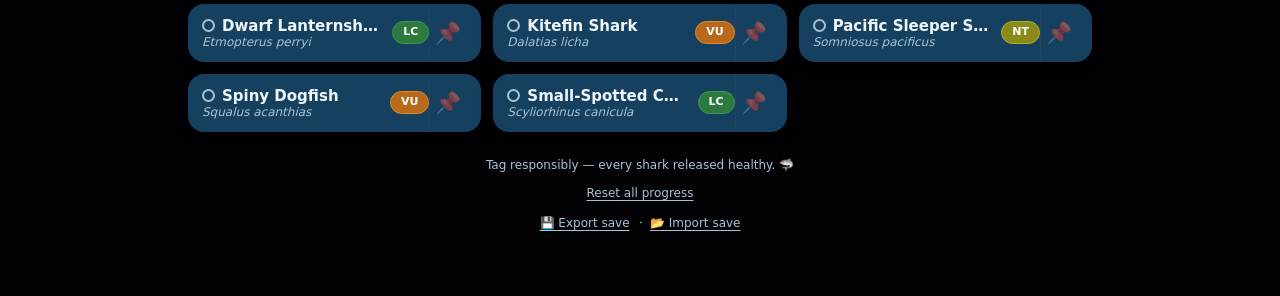
==== commit 105e3970: "Link the CC BY-SA 3.0 license in the Blue Marble map credit: index.html" ====
--- a/index.html
+++ b/index.html
@@ -22,6 +22,7 @@
         <h1>Tag Along</h1>
         <p class="subtitle">a shark research game</p>
       </div>
+      <button id="tourBtn" class="tour-btn" type="button" aria-label="How to play — replay the tour" title="How to play">❓</button>
     </header>
 
     <nav class="tabs" aria-label="Game sections">
@@ -35,12 +36,12 @@
       <button class="tab" data-tab="achievements" type="button"><span class="tab-stack"><span class="tab-icon">🏆</span><span class="tab-label">Achievements</span></span></button>
     </nav>
 
-    <!-- v2.7.2: the welcome tour. The card parks in one fixed spot
-         under the tab bar for all ten slides; a yellow arrow below
-         the tab bar points at the tab being explained. Shows once on
-         first visit; the ? button by the save controls replays it. -->
+    <!-- v2.6.0: the welcome tour. One slide per tab; the card docks
+         under the tab bar and its arrow points at the tab being
+         explained. Shows once on first visit; ❓ replays it. -->
     <div id="tourScrim" class="tour-scrim hidden" aria-hidden="true"></div>
     <div id="tourOverlay" class="tour-overlay hidden" role="dialog" aria-modal="true" aria-label="How to play — a quick tour">
+      <div id="tourArrow" class="tour-arrow" aria-hidden="true"></div>
       <div class="tour-card">
         <div class="tour-head">
           <span id="tourIcon" class="tour-icon" aria-hidden="true"></span>
@@ -56,7 +57,6 @@
         </div>
       </div>
     </div>
-    <div id="tourTabArrow" class="tour-tab-arrow" aria-hidden="true"></div>
 
     <main>
       <!-- RESEARCH — a true field guide -->
@@ -201,7 +201,7 @@
         <div id="worldMapWrap" class="map-wrap"></div>
         <div id="mapPopup" class="map-popup hidden"></div>
         <div id="mapLegend" class="map-legend"></div>
-        <p class="map-credit">Map imagery: NASA Blue Marble Next Generation (CC BY-SA 3.0)</p>
+        <p class="map-credit">Map imagery: NASA Blue Marble Next Generation (<a href="https://creativecommons.org/licenses/by-sa/3.0/" target="_blank" rel="noopener">CC BY-SA 3.0</a>)</p>
         <p class="map-honesty">Illustrative map — positions are approximate and tracks are simplified from the tagging data, not live satellite fixes. The science behind each track lives on the shark's collection card.</p>
       </section>
 
@@ -303,8 +303,7 @@
       <p><button id="resetBtn" class="link-button" type="button">Reset all progress</button></p>
       <p class="latin">
         <button id="exportBtn" class="link-button" type="button">💾 Export save</button> ·
-        <button id="importBtn" class="link-button" type="button">📂 Import save</button> ·
-        <button id="tourBtn" class="tour-btn" type="button" aria-label="How to play — replay the tour" title="How to play">?</button>
+        <button id="importBtn" class="link-button" type="button">📂 Import save</button>
         <input id="importFile" type="file" accept=".json,application/json" class="hidden" />
       </p>
     </footer>
--- a/style.css
+++ b/style.css
@@ -1866,7 +1866,7 @@
   overflow-y: auto;
 }
 .tour-tab-arrow {
-  position: fixed; z-index: 62; top: 0; left: 0;
+  position: fixed; z-index: 62; top: 0; left: 0; opacity: 0;
   width: 0; height: 0; pointer-events: none;
   border-left: 14px solid transparent; border-right: 14px solid transparent;
   border-bottom: 18px solid var(--accent);
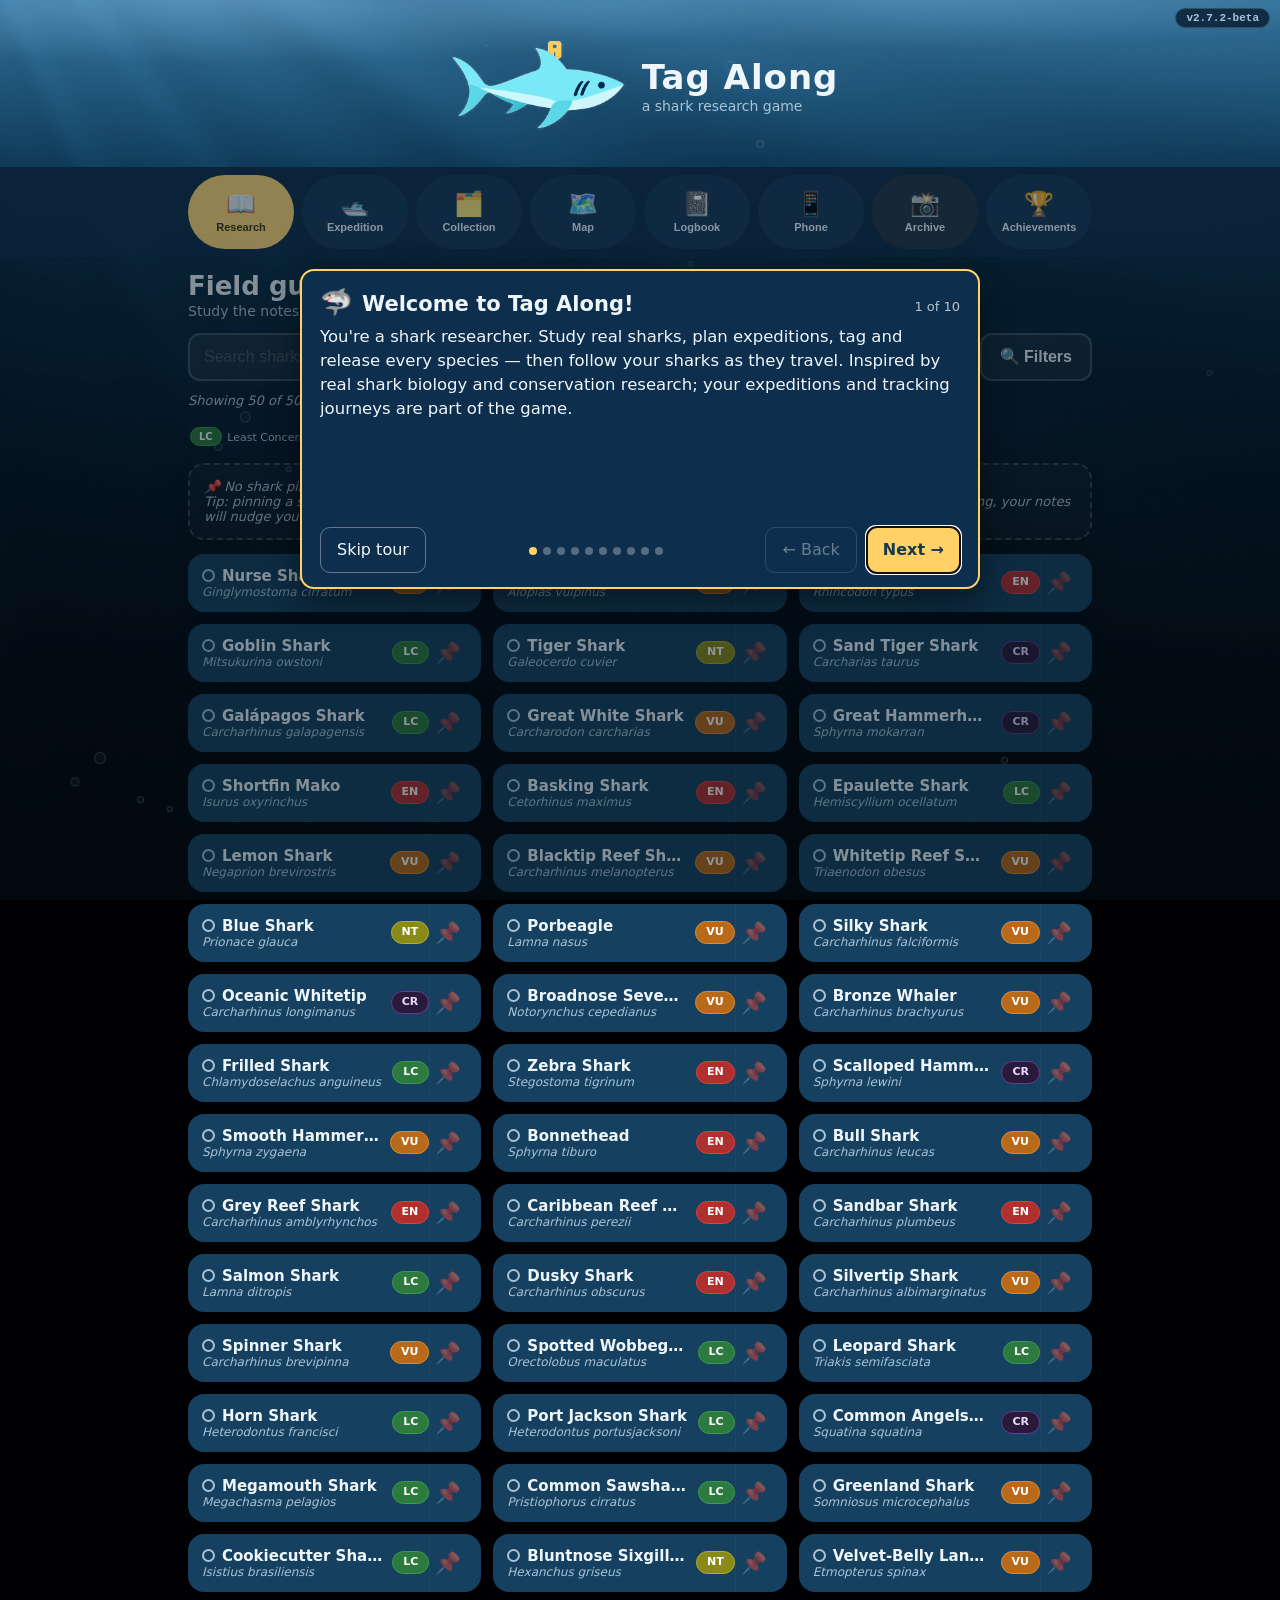
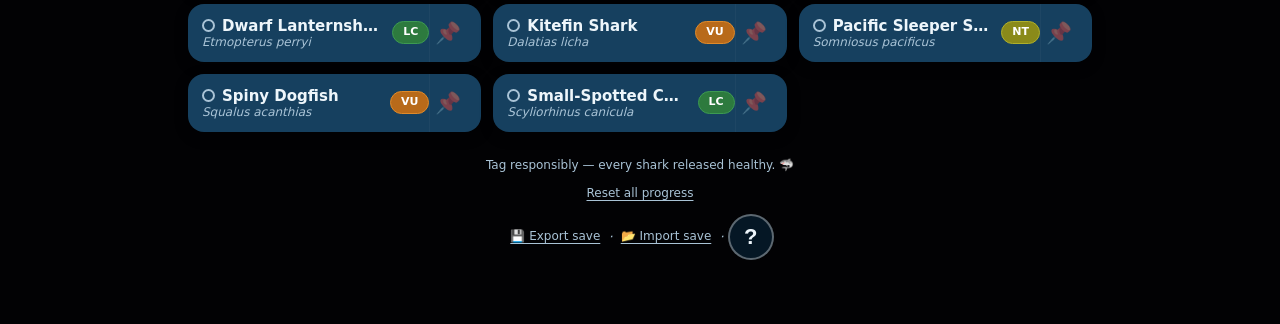
==== commit 212025ba: "v2.7.2-beta: parked tour card, tab arrow, ? button to footer v2.7.2-beta: parked tour card, tab arro" ====
--- a/index.html
+++ b/index.html
@@ -22,7 +22,6 @@
         <h1>Tag Along</h1>
         <p class="subtitle">a shark research game</p>
       </div>
-      <button id="tourBtn" class="tour-btn" type="button" aria-label="How to play — replay the tour" title="How to play">❓</button>
     </header>
 
     <nav class="tabs" aria-label="Game sections">
@@ -36,12 +35,12 @@
       <button class="tab" data-tab="achievements" type="button"><span class="tab-stack"><span class="tab-icon">🏆</span><span class="tab-label">Achievements</span></span></button>
     </nav>
 
-    <!-- v2.6.0: the welcome tour. One slide per tab; the card docks
-         under the tab bar and its arrow points at the tab being
-         explained. Shows once on first visit; ❓ replays it. -->
+    <!-- v2.7.2: the welcome tour. The card parks in one fixed spot
+         under the tab bar for all ten slides; a yellow arrow below
+         the tab bar points at the tab being explained. Shows once on
+         first visit; the ? button by the save controls replays it. -->
     <div id="tourScrim" class="tour-scrim hidden" aria-hidden="true"></div>
     <div id="tourOverlay" class="tour-overlay hidden" role="dialog" aria-modal="true" aria-label="How to play — a quick tour">
-      <div id="tourArrow" class="tour-arrow" aria-hidden="true"></div>
       <div class="tour-card">
         <div class="tour-head">
           <span id="tourIcon" class="tour-icon" aria-hidden="true"></span>
@@ -57,6 +56,7 @@
         </div>
       </div>
     </div>
+    <div id="tourTabArrow" class="tour-tab-arrow" aria-hidden="true"></div>
 
     <main>
       <!-- RESEARCH — a true field guide -->
@@ -303,7 +303,8 @@
       <p><button id="resetBtn" class="link-button" type="button">Reset all progress</button></p>
       <p class="latin">
         <button id="exportBtn" class="link-button" type="button">💾 Export save</button> ·
-        <button id="importBtn" class="link-button" type="button">📂 Import save</button>
+        <button id="importBtn" class="link-button" type="button">📂 Import save</button> ·
+        <button id="tourBtn" class="tour-btn" type="button" aria-label="How to play — replay the tour" title="How to play">?</button>
         <input id="importFile" type="file" accept=".json,application/json" class="hidden" />
       </p>
     </footer>
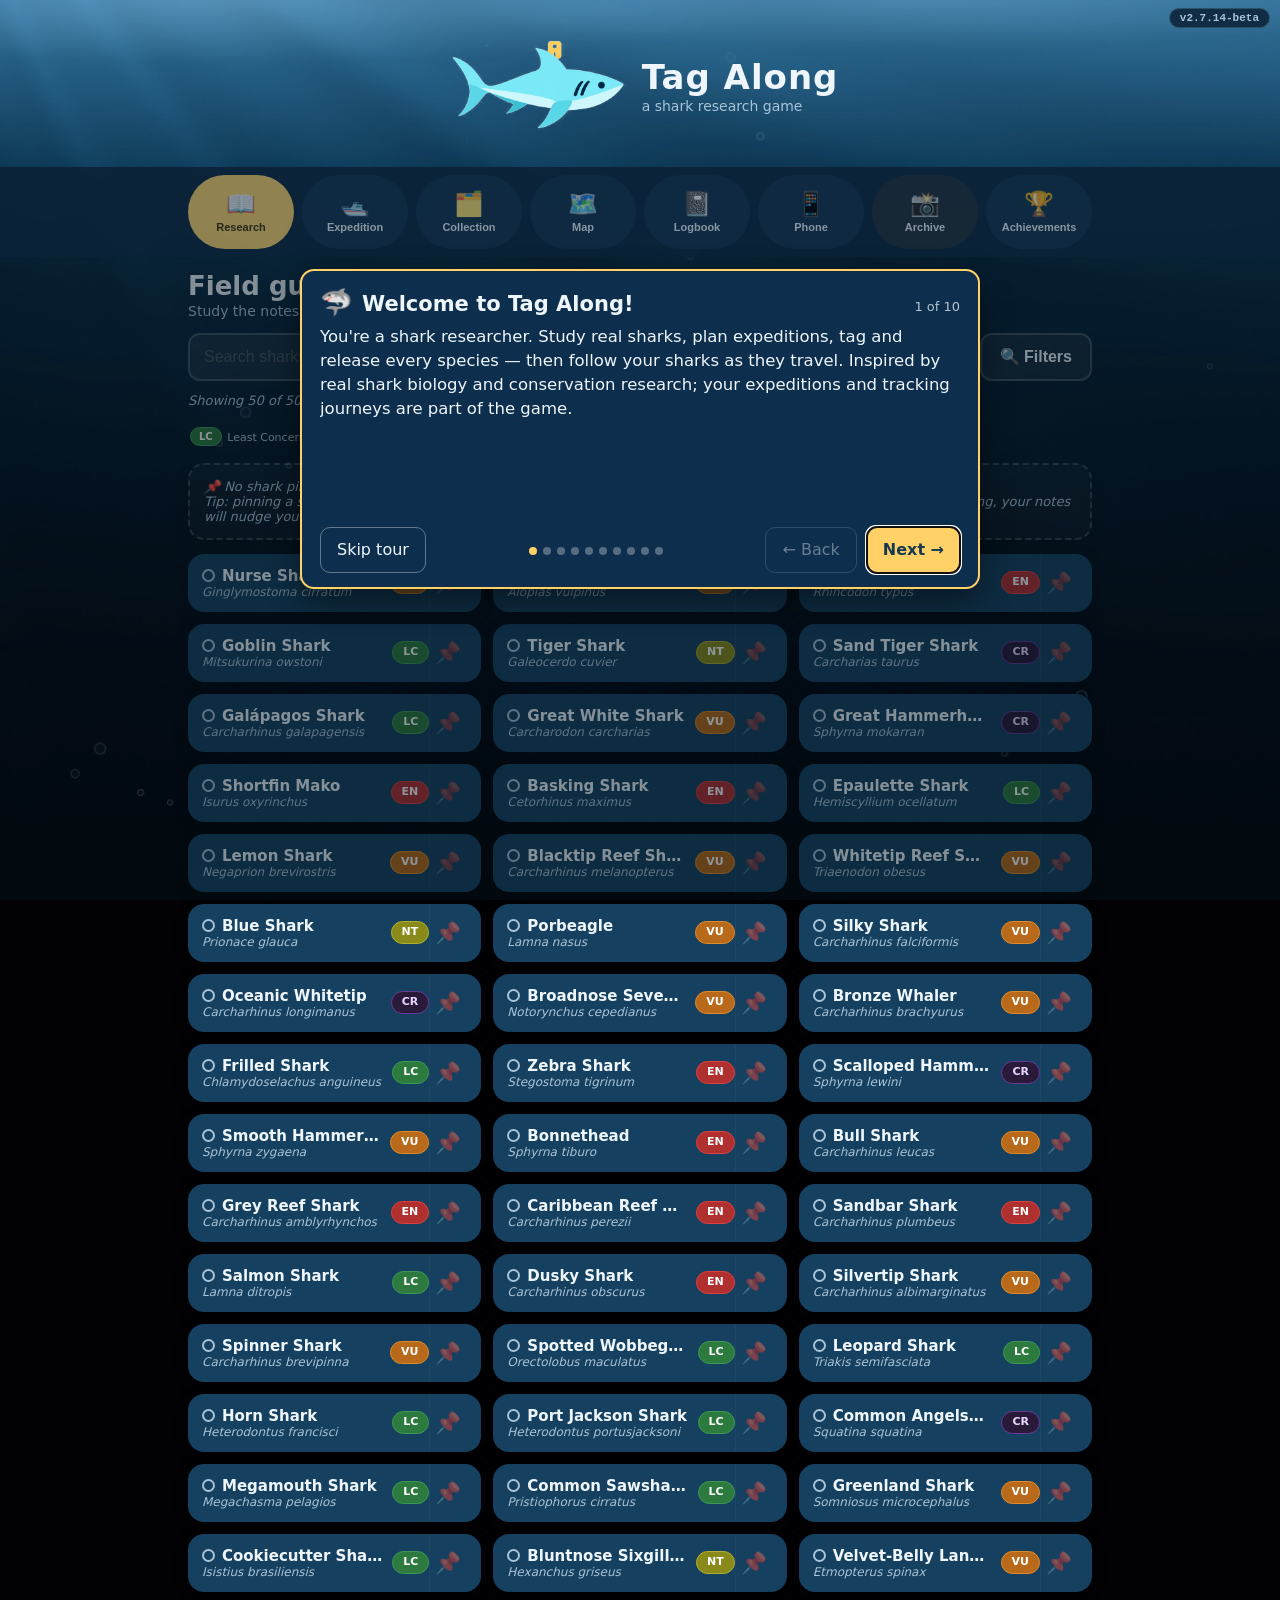
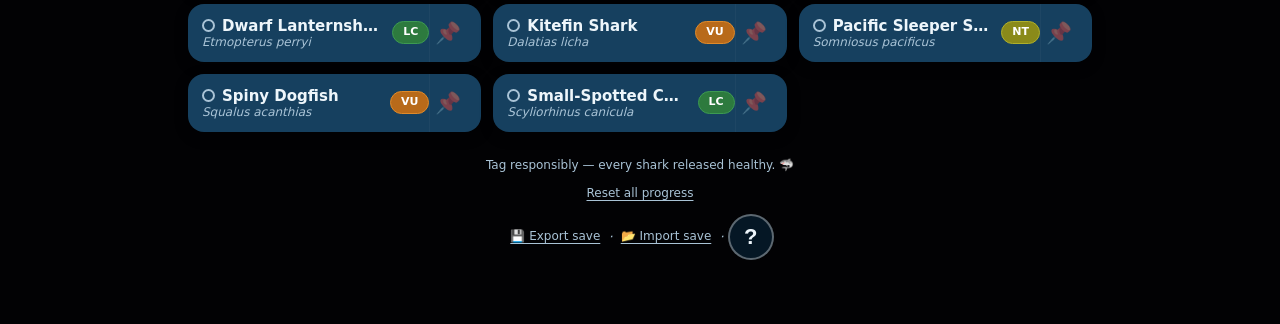
==== commit 87003a99: "Fold in: Research tab drops 'and sketches' (sketch idea dropped)" ====
--- a/index.html
+++ b/index.html
@@ -63,7 +63,7 @@
       <section id="tab-research" class="panel active">
         <div class="section-head">
           <h2>Field guide</h2>
-          <p>Study the notes and sketches. You'll see the real thing when you tag one.</p>
+          <p>Study the notes. You'll see the real thing when you tag one.</p>
         </div>
         <!-- v0.19.0: field-guide database — search + stacked filters -->
         <div class="guide-tools">
--- a/style.css
+++ b/style.css
@@ -1194,6 +1194,44 @@
 .ambient img { height: 100%; width: auto; display: block; }
 .bg-creature-img { height: 100%; width: auto; }
 @keyframes drift { from { left: -30%; } to { left: 112%; } }
+/* v2.7.4-beta: ambient shark silhouettes fill the ambient slot, so the
+   darkened art sizes like the WebP sprites (the .shark-shadow SVG's fixed
+   220x110 would otherwise fight the slot height). */
+.ambient .shark-shadow { height: 100%; }
+/* v2.7.4-fix (Mira review): the plain .shark-shadow filter lost to the
+   depth rules (.depth-surface/.depth-shallow .ambient img and
+   .depth-midwater/.depth-deep .ambient svg), leaving dimmed full-colour
+   art in the shallows instead of a true silhouette. This
+   higher-specificity rule restores the uniformly dark shadow on every
+   depth, for the WebP img and the fallback SVG alike. */
+.dive-scene .ambient .shark-shadow img, .dive-scene .ambient .shark-shadow svg { filter: brightness(0); }
+/* v2.7.5-fix (Avery): deep drift was invisible — the drift 0.45 opacity
+   outranked the deep 0.8 rule, and small dark shapes vanish on the black
+   top of the deep scene. Deep drift matches sighting opacity, with a
+   stronger halo; midwater shark silhouettes keep their black fill but
+   gain the halo too (brightness first, glow after). Deep shark shadows
+   changed in v2.7.10 (Avery): they use the dark-blue silhouette art
+   instead — see the deep-silhouette rule below. */
+.dive-scene.depth-deep .ambient.bg-fish { opacity: 0.8; }
+.dive-scene.depth-deep .ambient.bg-fish img { filter: drop-shadow(0 0 8px rgba(180, 220, 255, 0.7)); }
+.dive-scene.depth-midwater .ambient .shark-shadow img { filter: brightness(0) drop-shadow(0 0 8px rgba(180, 220, 255, 0.65)); }
+/* v2.7.10-beta (Avery): deep shark shadows use the dark-blue silhouette
+   art, not the blackened illustration — the halo stays, the body matches
+   the other deep shadows. Higher specificity than the blackening rules
+   above, so the silhouette keeps its own colour (and so does the
+   dark-blue mystery fallback if the silhouette file ever fails). */
+.dive-scene.depth-deep .ambient .shark-shadow.deep-silhouette img,
+.dive-scene.depth-deep .ambient .shark-shadow.deep-silhouette svg { filter: drop-shadow(0 0 8px rgba(180, 220, 255, 0.65)); }
+/* v2.7.10-fix (Mira review): derpy-mode SVG sharks in deep water kept
+   their black mystery fill but had no halo — invisible in the black
+   upper deep scene. They keep brightness(0) but gain the same restrained
+   halo. Scoped to plain (non-silhouette) ambient shadows in deep water
+   only: the normal dark-blue WebP is excluded by :not, the foreground
+   mystery SVG has no .ambient ancestor, and midwater is untouched. */
+.dive-scene.depth-deep .ambient .shark-shadow:not(.deep-silhouette) svg { filter: brightness(0) drop-shadow(0 0 8px rgba(180, 220, 255, 0.65)); }
+/* v2.7.5-fix (Avery): the lanternfish school's own lights — warm, bright,
+   and big enough to throw the school into relief. Sighting only. */
+.dive-scene .ambient.lit img { filter: drop-shadow(0 0 14px rgba(255, 210, 120, 0.9)) brightness(1.4); }
 /* v0.26.1: ambient creatures swim both ways — .swim-left reverses the drift
    so creatures can travel right-to-left, facing their direction of travel. */
 .ambient.swim-left { animation-name: driftLeft; }
